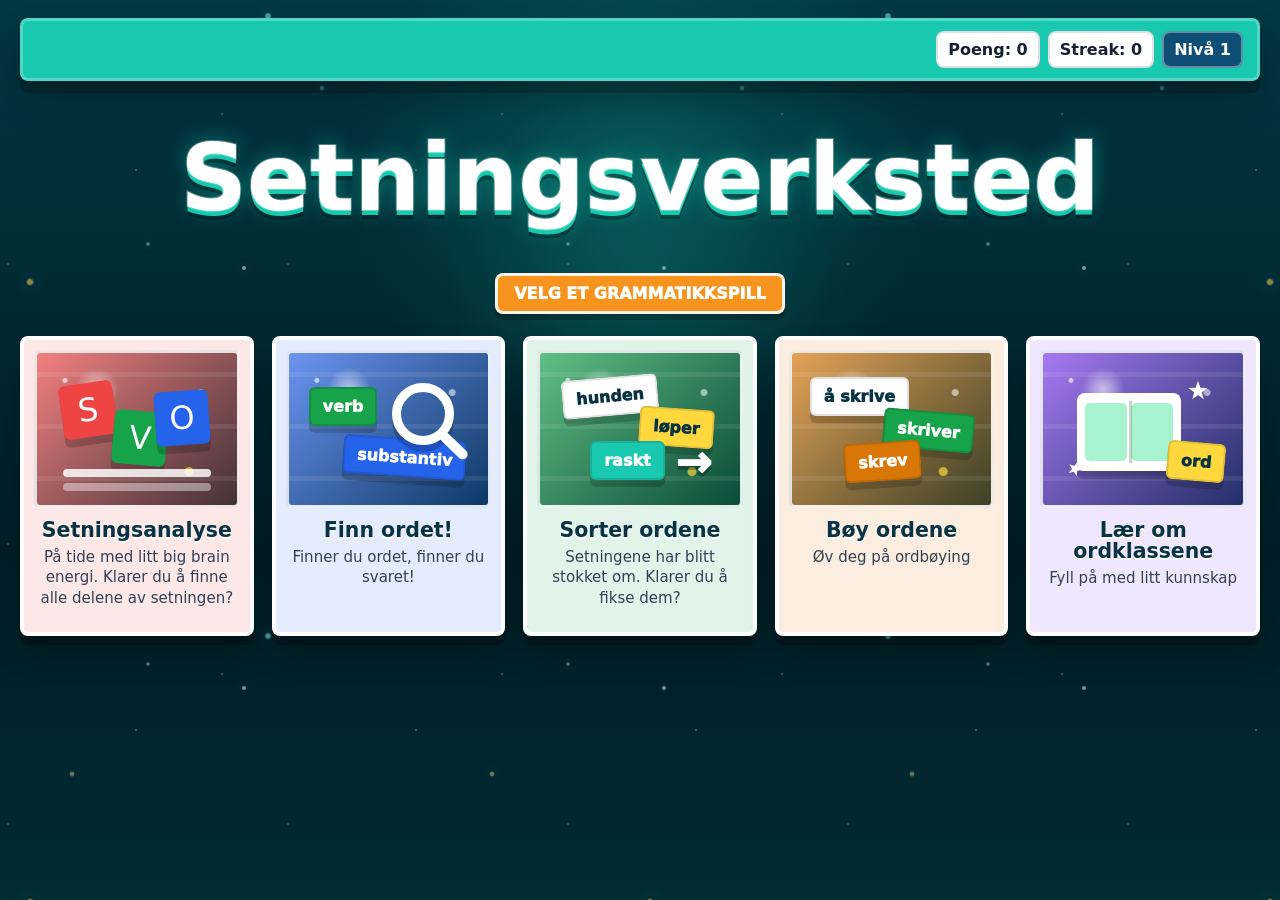
==== index.html @ 0ba5be9a "Optimaliseringer UI-fix Endret den underliggende strukturen til setningsdatabasen" ====
<!DOCTYPE html>
<html lang="no">
<head>
    <meta charset="UTF-8">
    <meta name="viewport" content="width=device-width, initial-scale=1.0, viewport-fit=cover">
    <title>Setningsverksted</title>
    <link rel="stylesheet" href="styles.css">
</head>
<body>
    <div class="starfield" aria-hidden="true">
        <span class="stars-layer stars-far"></span>
        <span class="stars-layer stars-mid"></span>
        <span class="stars-layer stars-near"></span>
    </div>
    <div id="app"></div>
    <canvas id="celebration-canvas" aria-hidden="true"></canvas>

    <script>
        const WORD_CLASSES = [
            {
                id: "substantiv",
                label: "Substantiv",
                color: "#2563eb",
                description: "Substantiv er navn på personer, steder, ting og begreper.",
                facts: ["Kan ofte ha en, ei eller et foran seg.", "Bøyes vanligvis i entall og flertall, bestemt og ubestemt."],
                examples: ["elev", "skole", "bok", "glede"],
                sample: [
                    { text: "Eleven", cls: "substantiv" },
                    { text: "leser", cls: "verb" },
                    { text: "boka", cls: "substantiv" }
                ]
            },
            {
                id: "verb",
                label: "Verb",
                color: "#16a34a",
                description: "Verb forteller hva noen gjør, eller hva som skjer.",
                facts: ["Kan stå i infinitiv med å foran seg.", "Bøyes i tid: presens, preteritum og perfektum."],
                examples: ["å lese", "løper", "skrev", "har funnet"],
                sample: [
                    { text: "Nora", cls: "substantiv" },
                    { text: "skriver", cls: "verb" },
                    { text: "rolig", cls: "adverb" }
                ]
            },
            {
                id: "adjektiv",
                label: "Adjektiv",
                color: "#d97706",
                description: "Adjektiv beskriver substantiv og pronomen.",
                facts: ["Forteller hvordan noe eller noen er.", "Kan ofte gradbøyes: fin, finere, finest."],
                examples: ["rød", "glad", "vanskelig", "større"],
                sample: [
                    { text: "Den", cls: "determinativ" },
                    { text: "lille", cls: "adjektiv" },
                    { text: "hunden", cls: "substantiv" },
                    { text: "sover", cls: "verb" }
                ]
            },
            {
                id: "pronomen",
                label: "Pronomen",
                color: "#7c3aed",
                description: "Pronomen kan stå i stedet for et substantiv.",
                facts: ["Viser til personer, ting eller grupper.", "Noen pronomen har subjektform og objektform."],
                examples: ["jeg", "du", "han", "dem"],
                sample: [
                    { text: "Hun", cls: "pronomen" },
                    { text: "fant", cls: "verb" },
                    { text: "den", cls: "pronomen" }
                ]
            },
            {
                id: "adverb",
                label: "Adverb",
                color: "#0891b2",
                description: "Adverb sier mer om verb, adjektiv eller andre adverb.",
                facts: ["Kan fortelle om tid, sted, måte eller grad.", "Mange adverb svarer på hvordan, hvor eller når."],
                examples: ["raskt", "hjemme", "ofte", "ganske"],
                sample: [
                    { text: "Barna", cls: "substantiv" },
                    { text: "synger", cls: "verb" },
                    { text: "høyt", cls: "adverb" }
                ]
            },
            {
                id: "preposisjon",
                label: "Preposisjon",
                color: "#e11d48",
                description: "Preposisjoner står ofte foran et substantiv eller pronomen.",
                facts: ["Forteller gjerne om plass, tid eller retning.", "Danner uttrykk som i skogen, på bordet og til henne."],
                examples: ["i", "på", "under", "til"],
                sample: [
                    { text: "Ballen", cls: "substantiv" },
                    { text: "ligger", cls: "verb" },
                    { text: "under", cls: "preposisjon" },
                    { text: "bordet", cls: "substantiv" }
                ]
            },
            {
                id: "determinativ",
                label: "Determinativ",
                color: "#4f46e5",
                description: "Determinativ bestemmer eller peker ut substantiv.",
                facts: ["Kan vise hvem noe hører til.", "Kan fortelle mengde eller peke på noe bestemt."],
                examples: ["en", "den", "min", "disse"],
                sample: [
                    { text: "Denne", cls: "determinativ" },
                    { text: "oppgaven", cls: "substantiv" },
                    { text: "er", cls: "verb" },
                    { text: "lett", cls: "adjektiv" }
                ]
            },
            {
                id: "konjunksjon",
                label: "Konjunksjon",
                color: "#64748b",
                description: "Konjunksjoner binder sammen ord, ledd eller setninger.",
                facts: ["Sidestiller deler som har lik funksjon.", "De vanligste er og, eller, men og for."],
                examples: ["og", "eller", "men", "for"],
                sample: [
                    { text: "Nora", cls: "substantiv" },
                    { text: "og", cls: "konjunksjon" },
                    { text: "Ali", cls: "substantiv" },
                    { text: "tegner", cls: "verb" }
                ]
            },
            {
                id: "subjunksjon",
                label: "Subjunksjon",
                color: "#db2777",
                description: "Subjunksjoner innleder ofte leddsetninger.",
                facts: ["Knytter en leddsetning til en helsetning.", "Vanlige subjunksjoner er fordi, hvis, at og da."],
                examples: ["fordi", "hvis", "at", "da"],
                sample: [
                    { text: "Hvis", cls: "subjunksjon" },
                    { text: "det", cls: "pronomen" },
                    { text: "regner", cls: "verb" },
                    { text: "leser", cls: "verb" },
                    { text: "vi", cls: "pronomen" }
                ]
            },
            {
                id: "interjeksjon",
                label: "Interjeksjon",
                color: "#65a30d",
                description: "Interjeksjoner uttrykker følelser, lyder eller korte utrop.",
                facts: ["Kan ofte stå alene som et utrop.", "Brukes i tale og dialog for å vise reaksjoner."],
                examples: ["hei", "au", "hurra", "å"],
                sample: [
                    { text: "Hei", cls: "interjeksjon" },
                    { text: "sa", cls: "verb" },
                    { text: "Nora", cls: "substantiv" }
                ]
            }
        ];

        const WORD_CLASS_BY_ID = Object.fromEntries(WORD_CLASSES.map((item) => [item.id, item]));
        const INFLECTABLE_CLASSES = ["substantiv", "verb", "adjektiv", "pronomen", "determinativ"];

        const FUNCTION_ROLES = [
            { id: "subject", label: "Subjekt", color: "#ef4444", description: "Den som gjør det som skjer i setningen." },
            { id: "verbal", label: "Verbal", color: "#16a34a", description: "Det som skjer, eller det noen gjør, i setningen." },
            { id: "directObject", label: "Direkte objekt", color: "#2563eb", description: "Det handlingen går ut over." },
            { id: "indirectObject", label: "Indirekte objekt", color: "#7c3aed", description: "Den som får eller mottar noe." },
            { id: "adverbial", label: "Adverbial", color: "#d97706", description: "Sier noe om tid, sted, måte eller grunn." },
            { id: "predicative", label: "Predikativ", color: "#0891b2", description: "Forteller hvordan subjektet eller objektet er." }
        ];

        const ROLE_BY_ID = Object.fromEntries(FUNCTION_ROLES.map((item) => [item.id, item]));

        const DIFFICULTIES = [
            { id: "lett", label: "Lett", points: 1, description: "Korte setninger og de vanligste ordene." },
            { id: "middels", label: "Middels", points: 2, description: "Flere setningsledd og flere ordklasser." },
            { id: "vanskelig", label: "Vanskelig", points: 3, description: "Lengre setninger, leddsetninger og mer presis analyse." }
        ];

        const ACTIVITIES = [
            {
                id: "analysis",
                title: "Setningsanalyse",
                short: "På tide med litt big brain energi. Klarer du å finne alle delene av setningen?",
                accent: "#ef4444"
            },
            {
                id: "find",
                title: "Finn ordet!",
                short: "Finner du ordet, finner du svaret!",
                accent: "#2563eb"
            },
            {
                id: "sort",
                title: "Sorter ordene",
                short: "Setningene har blitt stokket om. Klarer du å fikse dem?",
                accent: "#16a34a"
            },
            {
                id: "inflect",
                title: "Bøy ordene",
                short: "Øv deg på ordbøying",
                accent: "#d97706"
            },
            {
                id: "learn",
                title: "Lær om ordklassene",
                short: "Fyll på med litt kunnskap",
                accent: "#7c3aed"
            }
        ];

        const ACTIVITY_BY_ID = Object.fromEntries(ACTIVITIES.map((item) => [item.id, item]));

        const SENTENCE_BANK = mergeDuplicateSentences([
            ...tagSentenceGroup("analysis", ["analysis", "find", "sort"], {
            lett: [
                {
                    id: "analyse-lett-1",
                    words: [
                        { text: "Katten", cls: "substantiv" },
                        { text: "sover", cls: "verb" },
                        { text: "i", cls: "preposisjon" },
                        { text: "stolen", cls: "substantiv" }
                    ],
                    chunks: [
                        { id: "c1", text: "Katten", role: "subject" },
                        { id: "c2", text: "sover", role: "verbal" },
                        { id: "c3", text: "i stolen", role: "adverbial" }
                    ]
                },
                {
                    id: "analyse-lett-2",
                    words: [
                        { text: "Jenta", cls: "substantiv" },
                        { text: "leser", cls: "verb" },
                        { text: "boka", cls: "substantiv" },
                        { text: "hjemme", cls: "adverb" }
                    ],
                    chunks: [
                        { id: "c1", text: "Jenta", role: "subject" },
                        { id: "c2", text: "leser", role: "verbal" },
                        { id: "c3", text: "boka", role: "directObject" },
                        { id: "c4", text: "hjemme", role: "adverbial" }
                    ]
                },
                {
                    id: "analyse-lett-3",
                    words: [
                        { text: "Han", cls: "pronomen" },
                        { text: "tegner", cls: "verb" },
                        { text: "et", cls: "determinativ" },
                        { text: "hus", cls: "substantiv" }
                    ],
                    chunks: [
                        { id: "c1", text: "Han", role: "subject" },
                        { id: "c2", text: "tegner", role: "verbal" },
                        { id: "c3", text: "et hus", role: "directObject" }
                    ]
                }
            ],
            middels: [
                {
                    id: "analyse-middels-1",
                    words: [
                        { text: "Læreren", cls: "substantiv" },
                        { text: "gir", cls: "verb" },
                        { text: "eleven", cls: "substantiv" },
                        { text: "en", cls: "determinativ" },
                        { text: "bok", cls: "substantiv" },
                        { text: "i", cls: "preposisjon" },
                        { text: "klasserommet", cls: "substantiv" }
                    ],
                    chunks: [
                        { id: "c1", text: "Læreren", role: "subject" },
                        { id: "c2", text: "gir", role: "verbal" },
                        { id: "c3", text: "eleven", role: "indirectObject" },
                        { id: "c4", text: "en bok", role: "directObject" },
                        { id: "c5", text: "i klasserommet", role: "adverbial" }
                    ]
                },
                {
                    id: "analyse-middels-2",
                    words: [
                        { text: "Den", cls: "determinativ" },
                        { text: "lille", cls: "adjektiv" },
                        { text: "hunden", cls: "substantiv" },
                        { text: "sover", cls: "verb" },
                        { text: "rolig", cls: "adverb" },
                        { text: "under", cls: "preposisjon" },
                        { text: "bordet", cls: "substantiv" }
                    ],
                    chunks: [
                        { id: "c1", text: "Den lille hunden", role: "subject" },
                        { id: "c2", text: "sover", role: "verbal" },
                        { id: "c3", text: "rolig", role: "adverbial" },
                        { id: "c4", text: "under bordet", role: "adverbial" }
                    ]
                },
                {
                    id: "analyse-middels-3",
                    words: [
                        { text: "Bestefar", cls: "substantiv" },
                        { text: "sendte", cls: "verb" },
                        { text: "Nora", cls: "substantiv" },
                        { text: "et", cls: "determinativ" },
                        { text: "kort", cls: "substantiv" },
                        { text: "fra", cls: "preposisjon" },
                        { text: "hytta", cls: "substantiv" }
                    ],
                    chunks: [
                        { id: "c1", text: "Bestefar", role: "subject" },
                        { id: "c2", text: "sendte", role: "verbal" },
                        { id: "c3", text: "Nora", role: "indirectObject" },
                        { id: "c4", text: "et kort", role: "directObject" },
                        { id: "c5", text: "fra hytta", role: "adverbial" }
                    ]
                }
            ],
            vanskelig: [
                {
                    id: "analyse-vanskelig-1",
                    words: [
                        { text: "Da", cls: "subjunksjon" },
                        { text: "sola", cls: "substantiv" },
                        { text: "skinte", cls: "verb" },
                        { text: "syklet", cls: "verb" },
                        { text: "de", cls: "determinativ" },
                        { text: "glade", cls: "adjektiv" },
                        { text: "barna", cls: "substantiv" },
                        { text: "til", cls: "preposisjon" },
                        { text: "biblioteket", cls: "substantiv" }
                    ],
                    chunks: [
                        { id: "c1", text: "Da sola skinte", role: "adverbial" },
                        { id: "c2", text: "syklet", role: "verbal" },
                        { id: "c3", text: "de glade barna", role: "subject" },
                        { id: "c4", text: "til biblioteket", role: "adverbial" }
                    ]
                },
                {
                    id: "analyse-vanskelig-2",
                    words: [
                        { text: "Læreren", cls: "substantiv" },
                        { text: "fortalte", cls: "verb" },
                        { text: "klassen", cls: "substantiv" },
                        { text: "en", cls: "determinativ" },
                        { text: "spennende", cls: "adjektiv" },
                        { text: "historie", cls: "substantiv" },
                        { text: "etter", cls: "preposisjon" },
                        { text: "friminuttet", cls: "substantiv" }
                    ],
                    chunks: [
                        { id: "c1", text: "Læreren", role: "subject" },
                        { id: "c2", text: "fortalte", role: "verbal" },
                        { id: "c3", text: "klassen", role: "indirectObject" },
                        { id: "c4", text: "en spennende historie", role: "directObject" },
                        { id: "c5", text: "etter friminuttet", role: "adverbial" }
                    ]
                },
                {
                    id: "analyse-vanskelig-3",
                    words: [
                        { text: "På", cls: "preposisjon" },
                        { text: "fredag", cls: "substantiv" },
                        { text: "skal", cls: "verb" },
                        { text: "laget", cls: "substantiv" },
                        { text: "spille", cls: "verb" },
                        { text: "kamp", cls: "substantiv" },
                        { text: "på", cls: "preposisjon" },
                        { text: "stadion", cls: "substantiv" }
                    ],
                    chunks: [
                        { id: "c1", text: "På fredag", role: "adverbial" },
                        { id: "c2", text: "skal spille", role: "verbal" },
                        { id: "c3", text: "laget", role: "subject" },
                        { id: "c4", text: "kamp", role: "directObject" },
                        { id: "c5", text: "på stadion", role: "adverbial" }
                    ]
                }
            ]
            }),

            ...tagSentenceGroup("find", ["find", "sort"], {
            lett: makeWordSentences("finn-lett", [
                [["Katten", "substantiv"], ["sover", "verb"], ["i", "preposisjon"], ["stolen", "substantiv"]],
                [["Hun", "pronomen"], ["leser", "verb"], ["en", "determinativ"], ["spennende", "adjektiv"], ["bok", "substantiv"]],
                [["Barna", "substantiv"], ["synger", "verb"], ["høyt", "adverb"]],
                [["Sola", "substantiv"], ["skinner", "verb"], ["varmt", "adverb"]],
                [["Hunden", "substantiv"], ["løper", "verb"], ["raskt", "adverb"]],
                [["Maja", "substantiv"], ["tegner", "verb"], ["en", "determinativ"], ["blå", "adjektiv"], ["bil", "substantiv"]],
                [["Gutten", "substantiv"], ["hopper", "verb"], ["høyt", "adverb"]],
                [["Jenta", "substantiv"], ["tegner", "verb"], ["en", "determinativ"], ["glad", "adjektiv"], ["sol", "substantiv"]],
                [["Fuglen", "substantiv"], ["flyr", "verb"], ["over", "preposisjon"], ["taket", "substantiv"]],
                [["Vi", "pronomen"], ["spiser", "verb"], ["gode", "adjektiv"], ["epler", "substantiv"]],
                [["Boka", "substantiv"], ["ligger", "verb"], ["på", "preposisjon"], ["bordet", "substantiv"]],
                [["Lampen", "substantiv"], ["lyser", "verb"], ["sterkt", "adverb"]],
                [["Eleven", "substantiv"], ["skriver", "verb"], ["pent", "adverb"]],
                [["Bussen", "substantiv"], ["stopper", "verb"], ["rolig", "adverb"]],
                [["Fisken", "substantiv"], ["svømmer", "verb"], ["raskt", "adverb"]],
                [["Den", "determinativ"], ["lille", "adjektiv"], ["katten", "substantiv"], ["maler", "verb"]],
                [["Et", "determinativ"], ["grønt", "adjektiv"], ["blad", "substantiv"], ["faller", "verb"]],
                [["Bestemor", "substantiv"], ["baker", "verb"], ["søte", "adjektiv"], ["boller", "substantiv"]],
                [["Laget", "substantiv"], ["øver", "verb"], ["ofte", "adverb"]],
                [["Regnet", "substantiv"], ["trommer", "verb"], ["hardt", "adverb"]],
                [["Søsteren", "substantiv"], ["danser", "verb"], ["lett", "adverb"]],
                [["Broren", "substantiv"], ["bygger", "verb"], ["et", "determinativ"], ["høyt", "adjektiv"], ["tårn", "substantiv"]],
                [["Klokka", "substantiv"], ["ringer", "verb"], ["tidlig", "adverb"]],
                [["Hesten", "substantiv"], ["drikker", "verb"], ["kaldt", "adjektiv"], ["vann", "substantiv"]],
                [["Elias", "substantiv"], ["finner", "verb"], ["en", "determinativ"], ["rød", "adjektiv"], ["vott", "substantiv"]],
                [["Skogen", "substantiv"], ["lukter", "verb"], ["friskt", "adverb"]],
                [["Babyen", "substantiv"], ["sover", "verb"], ["trygt", "adverb"]],
                [["Malin", "substantiv"], ["leser", "verb"], ["stille", "adverb"]],
                [["Vinden", "substantiv"], ["blåser", "verb"], ["kaldt", "adverb"]],
                [["Koret", "substantiv"], ["synger", "verb"], ["en", "determinativ"], ["ny", "adjektiv"], ["sang", "substantiv"]]
            ]),
            middels: makeWordSentences("finn-middels", [
                [["Den", "determinativ"], ["røde", "adjektiv"], ["bussen", "substantiv"], ["stopper", "verb"], ["foran", "preposisjon"], ["skolen", "substantiv"]],
                [["Jeg", "pronomen"], ["skriver", "verb"], ["fordi", "subjunksjon"], ["læreren", "substantiv"], ["venter", "verb"]],
                [["Nora", "substantiv"], ["og", "konjunksjon"], ["Emil", "substantiv"], ["tegner", "verb"], ["stille", "adverb"]],
                [["Vi", "pronomen"], ["pakker", "verb"], ["sekken", "substantiv"], ["før", "subjunksjon"], ["turen", "substantiv"], ["starter", "verb"]],
                [["Denne", "determinativ"], ["oppgaven", "substantiv"], ["er", "verb"], ["lett", "adjektiv"], ["men", "konjunksjon"], ["nyttig", "adjektiv"]],
                [["De", "pronomen"], ["spiller", "verb"], ["fotball", "substantiv"], ["på", "preposisjon"], ["banen", "substantiv"]],
                [["Hvis", "subjunksjon"], ["det", "pronomen"], ["regner", "verb"], ["leser", "verb"], ["vi", "pronomen"], ["inne", "adverb"]],
                [["Min", "determinativ"], ["venn", "substantiv"], ["venter", "verb"], ["ved", "preposisjon"], ["porten", "substantiv"]],
                [["Lina", "substantiv"], ["eller", "konjunksjon"], ["Sofie", "substantiv"], ["henter", "verb"], ["ballen", "substantiv"]],
                [["Han", "pronomen"], ["legger", "verb"], ["blyanten", "substantiv"], ["i", "preposisjon"], ["skuffen", "substantiv"]],
                [["Alle", "determinativ"], ["elevene", "substantiv"], ["lytter", "verb"], ["mens", "subjunksjon"], ["rektor", "substantiv"], ["snakker", "verb"]],
                [["Dere", "pronomen"], ["kan", "verb"], ["velge", "verb"], ["bok", "substantiv"], ["eller", "konjunksjon"], ["film", "substantiv"]],
                [["Et", "determinativ"], ["stort", "adjektiv"], ["tre", "substantiv"], ["står", "verb"], ["bak", "preposisjon"], ["huset", "substantiv"]],
                [["Hun", "pronomen"], ["finner", "verb"], ["nøkkelen", "substantiv"], ["under", "preposisjon"], ["matta", "substantiv"]],
                [["Noen", "determinativ"], ["barn", "substantiv"], ["ler", "verb"], ["fordi", "subjunksjon"], ["vitsen", "substantiv"], ["er", "verb"], ["morsom", "adjektiv"]],
                [["Kasper", "substantiv"], ["og", "konjunksjon"], ["Mina", "substantiv"], ["lager", "verb"], ["plakat", "substantiv"], ["til", "preposisjon"], ["klassen", "substantiv"]],
                [["Det", "pronomen"], ["snør", "verb"], ["utenfor", "preposisjon"], ["vinduet", "substantiv"]],
                [["Vår", "determinativ"], ["gruppe", "substantiv"], ["samarbeider", "verb"], ["når", "subjunksjon"], ["oppgaven", "substantiv"], ["er", "verb"], ["vanskelig", "adjektiv"]],
                [["Jeg", "pronomen"], ["tar", "verb"], ["med", "preposisjon"], ["matpakka", "substantiv"], ["og", "konjunksjon"], ["flaska", "substantiv"]],
                [["Denne", "determinativ"], ["hunden", "substantiv"], ["sover", "verb"], ["mellom", "preposisjon"], ["putene", "substantiv"]],
                [["De", "pronomen"], ["rydder", "verb"], ["rommet", "substantiv"], ["før", "subjunksjon"], ["gjestene", "substantiv"], ["kommer", "verb"]],
                [["Eli", "substantiv"], ["men", "konjunksjon"], ["ikke", "adverb"], ["Omar", "substantiv"], ["kan", "verb"], ["svømme", "verb"], ["langt", "adverb"]],
                [["Hver", "determinativ"], ["elev", "substantiv"], ["skriver", "verb"], ["navnet", "substantiv"], ["på", "preposisjon"], ["arket", "substantiv"]],
                [["Hun", "pronomen"], ["smiler", "verb"], ["fordi", "subjunksjon"], ["laget", "substantiv"], ["vant", "verb"]],
                [["Vi", "pronomen"], ["går", "verb"], ["gjennom", "preposisjon"], ["parken", "substantiv"], ["og", "konjunksjon"], ["hjem", "adverb"]],
                [["Ditt", "determinativ"], ["forslag", "substantiv"], ["passer", "verb"], ["hvis", "subjunksjon"], ["tiden", "substantiv"], ["holder", "verb"]],
                [["Læreren", "substantiv"], ["valgte", "verb"], ["meg", "pronomen"], ["til", "preposisjon"], ["laget", "substantiv"]],
                [["Disse", "determinativ"], ["blomstene", "substantiv"], ["vokser", "verb"], ["rundt", "preposisjon"], ["skolen", "substantiv"]],
                [["Kari", "substantiv"], ["eller", "konjunksjon"], ["Jon", "substantiv"], ["leser", "verb"], ["teksten", "substantiv"], ["høyt", "adverb"]],
                [["Treneren", "substantiv"], ["hjalp", "verb"], ["oss", "pronomen"], ["da", "subjunksjon"], ["kampen", "substantiv"], ["startet", "verb"]]
            ]),
            vanskelig: makeWordSentences("finn-vanskelig", [
                [["Hei", "interjeksjon"], ["sa", "verb"], ["Nora", "substantiv"], ["da", "subjunksjon"], ["klokka", "substantiv"], ["ringte", "verb"]],
                [["Hvis", "subjunksjon"], ["elevene", "substantiv"], ["samarbeider", "verb"], ["blir", "verb"], ["teksten", "substantiv"], ["bedre", "adjektiv"]],
                [["Denne", "determinativ"], ["ganske", "adverb"], ["vanskelige", "adjektiv"], ["oppgaven", "substantiv"], ["løste", "verb"], ["de", "pronomen"], ["sammen", "adverb"]],
                [["Hurra", "interjeksjon"], ["ropte", "verb"], ["vi", "pronomen"], ["da", "subjunksjon"], ["laget", "substantiv"], ["scoret", "verb"]],
                [["Den", "determinativ"], ["gamle", "adjektiv"], ["sykkelen", "substantiv"], ["rullet", "verb"], ["sakte", "adverb"], ["ned", "preposisjon"], ["bakken", "substantiv"]],
                [["Oi", "interjeksjon"], ["hvisket", "verb"], ["Elias", "substantiv"], ["da", "subjunksjon"], ["lyset", "substantiv"], ["blinket", "verb"]],
                [["Hun", "pronomen"], ["fant", "verb"], ["kortet", "substantiv"], ["som", "subjunksjon"], ["passet", "verb"], ["best", "adverb"]],
                [["Dette", "determinativ"], ["rare", "adjektiv"], ["kartet", "substantiv"], ["viste", "verb"], ["dem", "pronomen"], ["veien", "substantiv"], ["hjem", "adverb"]],
                [["Au", "interjeksjon"], ["sa", "verb"], ["han", "pronomen"], ["da", "subjunksjon"], ["kneet", "substantiv"], ["traff", "verb"], ["benken", "substantiv"]],
                [["Når", "subjunksjon"], ["musikken", "substantiv"], ["starter", "verb"], ["danser", "verb"], ["alle", "determinativ"], ["glade", "adjektiv"], ["barn", "substantiv"]],
                [["Jippi", "interjeksjon"], ["ropte", "verb"], ["de", "pronomen"], ["fordi", "subjunksjon"], ["prøven", "substantiv"], ["gikk", "verb"], ["bra", "adverb"]],
                [["Noen", "determinativ"], ["ivrige", "adjektiv"], ["elever", "substantiv"], ["arbeider", "verb"], ["ekstra", "adverb"], ["nøye", "adverb"]],
                [["Hysj", "interjeksjon"], ["sa", "verb"], ["bibliotekaren", "substantiv"], ["mens", "subjunksjon"], ["vi", "pronomen"], ["leste", "verb"]],
                [["Den", "pronomen"], ["lå", "verb"], ["helt", "adverb"], ["stille", "adverb"], ["under", "preposisjon"], ["sofaen", "substantiv"]],
                [["Å", "interjeksjon"], ["sukket", "verb"], ["Mina", "substantiv"], ["fordi", "subjunksjon"], ["sekken", "substantiv"], ["var", "verb"], ["tung", "adjektiv"]],
                [["Denne", "determinativ"], ["nye", "adjektiv"], ["boka", "substantiv"], ["valgte", "verb"], ["du", "pronomen"], ["i", "preposisjon"], ["dag", "substantiv"]],
                [["Hvis", "subjunksjon"], ["den", "pronomen"], ["forsvinner", "verb"], ["leter", "verb"], ["vi", "pronomen"], ["grundig", "adverb"]],
                [["Bravo", "interjeksjon"], ["sa", "verb"], ["treneren", "substantiv"], ["da", "subjunksjon"], ["de", "pronomen"], ["spilte", "verb"], ["smart", "adverb"]],
                [["Alle", "determinativ"], ["små", "adjektiv"], ["spor", "substantiv"], ["viste", "verb"], ["oss", "pronomen"], ["hvor", "subjunksjon"], ["reven", "substantiv"], ["gikk", "verb"]],
                [["Det", "pronomen"], ["var", "verb"], ["veldig", "adverb"], ["mørkt", "adjektiv"], ["da", "subjunksjon"], ["båten", "substantiv"], ["kom", "verb"]],
                [["Hei", "interjeksjon"], ["ropte", "verb"], ["Sander", "substantiv"], ["til", "preposisjon"], ["dem", "pronomen"], ["som", "subjunksjon"], ["ventet", "verb"]],
                [["Denne", "determinativ"], ["lange", "adjektiv"], ["forklaringen", "substantiv"], ["hjalp", "verb"], ["henne", "pronomen"], ["mye", "adverb"]],
                [["Hvis", "subjunksjon"], ["noe", "pronomen"], ["virker", "verb"], ["uklart", "adjektiv"], ["spør", "verb"], ["du", "pronomen"], ["rolig", "adverb"]],
                [["Psst", "interjeksjon"], ["hvisket", "verb"], ["hun", "pronomen"], ["mens", "subjunksjon"], ["den", "determinativ"], ["lille", "adjektiv"], ["katten", "substantiv"], ["sov", "verb"]],
                [["De", "pronomen"], ["fant", "verb"], ["flere", "determinativ"], ["rare", "adjektiv"], ["skjell", "substantiv"], ["ytterst", "adverb"], ["på", "preposisjon"], ["stranda", "substantiv"]],
                [["Oj", "interjeksjon"], ["sa", "verb"], ["læreren", "substantiv"], ["da", "subjunksjon"], ["svaret", "substantiv"], ["kom", "verb"], ["så", "adverb"], ["fort", "adverb"]],
                [["Hver", "determinativ"], ["modige", "adjektiv"], ["spiller", "substantiv"], ["gjorde", "verb"], ["sitt", "determinativ"], ["beste", "adjektiv"], ["da", "subjunksjon"], ["kampen", "substantiv"], ["startet", "verb"]],
                [["Aha", "interjeksjon"], ["sa", "verb"], ["Omar", "substantiv"], ["da", "subjunksjon"], ["han", "pronomen"], ["endelig", "adverb"], ["forsto", "verb"], ["regelen", "substantiv"]],
                [["Disse", "determinativ"], ["ferske", "adjektiv"], ["sporene", "substantiv"], ["viser", "verb"], ["oss", "pronomen"], ["at", "subjunksjon"], ["elgen", "substantiv"], ["var", "verb"], ["her", "adverb"]],
                [["Hurra", "interjeksjon"], ["ropte", "verb"], ["barna", "substantiv"], ["fordi", "subjunksjon"], ["de", "pronomen"], ["snart", "adverb"], ["skulle", "verb"], ["hjem", "adverb"]]
            ])
            }),

            ...tagSentenceGroup("sort", ["find", "sort"], {
            lett: [
                makeWordSentence("sort-lett-1", [
                    ["Katten", "substantiv"],
                    ["sover", "verb"],
                    ["i", "preposisjon"],
                    ["stolen", "substantiv"]
                ]),
                makeWordSentence("sort-lett-2", [
                    ["Vi", "pronomen"],
                    ["lager", "verb"],
                    ["gode", "adjektiv"],
                    ["pannekaker", "substantiv"]
                ]),
                makeWordSentence("sort-lett-3", [
                    ["Sola", "substantiv"],
                    ["skinner", "verb"],
                    ["varmt", "adverb"],
                    ["i", "preposisjon"],
                    ["hagen", "substantiv"]
                ])
            ],
            middels: [
                makeWordSentence("sort-middels-1", [
                    ["Den", "determinativ"],
                    ["lille", "adjektiv"],
                    ["hunden", "substantiv"],
                    ["sover", "verb"],
                    ["under", "preposisjon"],
                    ["bordet", "substantiv"]
                ]),
                makeWordSentence("sort-middels-2", [
                    ["Barna", "substantiv"],
                    ["bygger", "verb"],
                    ["en", "determinativ"],
                    ["hytte", "substantiv"],
                    ["i", "preposisjon"],
                    ["skogen", "substantiv"]
                ]),
                makeWordSentence("sort-middels-3", [
                    ["Nora", "substantiv"],
                    ["og", "konjunksjon"],
                    ["Ali", "substantiv"],
                    ["skriver", "verb"],
                    ["klare", "adjektiv"],
                    ["setninger", "substantiv"]
                ])
            ],
            vanskelig: [
                makeWordSentence("sort-vanskelig-1", [
                    ["Etter", "preposisjon"],
                    ["skolen", "substantiv"],
                    ["skriver", "verb"],
                    ["Nora", "substantiv"],
                    ["en", "determinativ"],
                    ["lang", "adjektiv"],
                    ["melding", "substantiv"],
                    ["til", "preposisjon"],
                    ["bestefar", "substantiv"]
                ]),
                makeWordSentence("sort-vanskelig-2", [
                    ["Fordi", "subjunksjon"],
                    ["været", "substantiv"],
                    ["var", "verb"],
                    ["kaldt", "adjektiv"],
                    ["hentet", "verb"],
                    ["de", "pronomen"],
                    ["varme", "adjektiv"],
                    ["jakker", "substantiv"]
                ]),
                makeWordSentence("sort-vanskelig-3", [
                    ["Hvis", "subjunksjon"],
                    ["laget", "substantiv"],
                    ["øver", "verb"],
                    ["grundig", "adverb"],
                    ["spiller", "verb"],
                    ["de", "pronomen"],
                    ["kampen", "substantiv"],
                    ["bedre", "adjektiv"]
                ])
            ]
            })
        ]);

        const ANALYSIS_SENTENCES = getSentencesByTag("analysis");
        const WORD_SENTENCES = getSentencesByTag("find");
        const SORT_SENTENCES = getSentencesByTag("sort");

        const FIND_TARGETS = {
            lett: ["substantiv", "verb", "adjektiv", "adverb"],
            middels: ["pronomen", "determinativ", "preposisjon", "konjunksjon", "subjunksjon"],
            vanskelig: ["substantiv", "adjektiv", "pronomen", "adverb", "determinativ", "subjunksjon", "interjeksjon"]
        };

        const INFLECTION_TASKS = {
            substantiv: {
                lett: [
                    task("bok", "bestemt entall", "boka", ["bok", "boka", "bøker", "bøkene"], "I bestemt entall får bok endingen -a her: boka."),
                    task("hund", "flertall ubestemt", "hunder", ["hund", "hunden", "hunder", "hundene"], "Flertall ubestemt får ofte endingen -er: hunder."),
                    task("elev", "bestemt entall", "eleven", ["elev", "eleven", "elever", "elevene"], "Maskuline substantiv får ofte -en i bestemt entall.")
                ],
                middels: [
                    task("jente", "flertall bestemt", "jentene", ["jente", "jenta", "jenter", "jentene"], "Jente blir jenter i flertall og jentene i bestemt flertall."),
                    task("hus", "bestemt flertall", "husene", ["hus", "huset", "huser", "husene"], "Et hus, huset, flere hus, alle husene."),
                    task("lærer", "flertall bestemt", "lærerne", ["lærer", "læreren", "lærerer", "lærerne"], "Mange ord på -er får formen -erne i bestemt flertall.")
                ],
                vanskelig: [
                    task("museum", "bestemt flertall", "museene", ["museum", "museet", "museumer", "museene"], "Museum bøyes et museum, museet, museer, museene."),
                    task("tre", "ubestemt flertall", "trær", ["tre", "treet", "trær", "treene"], "Tre har vokalskifte i flertall: trær."),
                    task("bok", "ubestemt flertall", "bøker", ["bok", "boka", "bøker", "bøkene"], "Bok får vokalskifte fra o til ø i flertall.")
                ]
            },
            verb: {
                lett: [
                    task("å lese", "presens", "leser", ["å lese", "leser", "leste", "har lest"], "Presens forteller hva som skjer nå: leser."),
                    task("å hoppe", "preteritum", "hoppet", ["å hoppe", "hopper", "hoppet", "har hoppet"], "Preteritum forteller hva som skjedde før: hoppet."),
                    task("å tegne", "presens", "tegner", ["å tegne", "tegner", "tegnet", "har tegnet"], "Mange verb får -r i presens.")
                ],
                middels: [
                    task("å skrive", "preteritum", "skrev", ["å skrive", "skriver", "skrev", "har skrevet"], "Skrive har sterk bøying: skrive, skriver, skrev, har skrevet."),
                    task("å finne", "perfektum", "har funnet", ["å finne", "finner", "fant", "har funnet"], "Perfektum bruker har og partisipp: har funnet."),
                    task("å løpe", "perfektum", "har løpt", ["å løpe", "løper", "løp", "har løpt"], "Perfektum består av har og partisipp: har løpt.")
                ],
                vanskelig: [
                    task("å være", "preteritum", "var", ["å være", "er", "var", "har vært"], "Være har uregelrett bøying: er, var, har vært."),
                    task("å gå", "perfektum", "har gått", ["å gå", "går", "gikk", "har gått"], "Gå bøyes går, gikk, har gått."),
                    task("å skrive", "perfektum", "har skrevet", ["å skrive", "skriver", "skrev", "har skrevet"], "Perfektum bruker har og partisipp: har skrevet.")
                ]
            },
            adjektiv: {
                lett: [
                    task("fin", "intetkjønn", "fint", ["fin", "fint", "fine", "finere", "finest"], "Når adjektivet står til et intetkjønnsord, får det ofte -t."),
                    task("gul", "flertall", "gule", ["gul", "gult", "gule", "gulere", "gulest"], "I flertall får mange adjektiv -e."),
                    task("glad", "bestemt form", "glade", ["glad", "gladt", "glade", "gladere", "gladest"], "Bestemt form får ofte -e: den glade eleven.")
                ],
                middels: [
                    task("stor", "komparativ", "større", ["stor", "stort", "store", "større", "størst"], "Stor har uregelrett gradbøying: stor, større, størst."),
                    task("vanskelig", "superlativ", "vanskeligst", ["vanskelig", "vanskeligt", "vanskelige", "vanskeligere", "vanskeligst"], "Superlativ kan få -st: vanskeligst."),
                    task("rask", "komparativ", "raskere", ["rask", "raskt", "raske", "raskere", "raskest"], "Komparativ sammenligner to: raskere.")
                ],
                vanskelig: [
                    task("god", "superlativ", "best", ["god", "godt", "gode", "bedre", "best"], "God bøyes uregelrett: god, bedre, best."),
                    task("liten", "flertall", "små", ["liten", "lite", "små", "mindre", "minst"], "Liten har formen små i flertall."),
                    task("gammel", "komparativ", "eldre", ["gammel", "gammelt", "gamle", "eldre", "eldst"], "Gammel kan gradbøyes uregelrett: eldre, eldst.")
                ]
            },
            pronomen: {
                lett: [
                    task("jeg", "objektform", "meg", ["jeg", "meg", "min", "mitt", "mine"], "Jeg blir meg når pronomenet er objekt."),
                    task("du", "objektform", "deg", ["du", "deg", "din", "ditt", "dine"], "Du blir deg som objektform."),
                    task("han", "objektform", "ham", ["han", "ham", "hans", "hun"], "Han kan bli ham i objektform.")
                ],
                middels: [
                    task("vi", "objektform", "oss", ["vi", "oss", "vår", "vårt", "våre"], "Vi blir oss når gruppen er objekt."),
                    task("de", "objektform", "dem", ["de", "dem", "deres", "dere"], "De blir dem i objektform."),
                    task("hun", "objektform", "henne", ["hun", "henne", "hennes", "han"], "Hun blir henne som objektform.")
                ],
                vanskelig: [
                    task("jeg", "eieform til et-ord", "mitt", ["jeg", "meg", "min", "mitt", "mine"], "Til et-ord bruker vi mitt: mitt hus."),
                    task("du", "eieform flertall", "dine", ["du", "deg", "din", "ditt", "dine"], "Til flertall bruker vi dine: dine bøker."),
                    task("vi", "eieform til en-ord", "vår", ["vi", "oss", "vår", "vårt", "våre"], "Til en-ord bruker vi vår: vår klasse.")
                ]
            },
            determinativ: {
                lett: [
                    task("en", "intetkjønn", "et", ["en", "ei", "et", "den", "det"], "For intetkjønnsord bruker vi et: et hus."),
                    task("den", "flertall", "de", ["den", "det", "de", "denne", "disse"], "Den blir de foran substantiv i flertall."),
                    task("min", "intetkjønn", "mitt", ["min", "mi", "mitt", "mine"], "Min blir mitt foran et-ord.")
                ],
                middels: [
                    task("denne", "flertall", "disse", ["denne", "dette", "disse", "den", "de"], "Denne og dette blir disse i flertall."),
                    task("noen", "entall ubestemt", "noe", ["noen", "noe", "noens", "no"], "Noe brukes ofte foran et-ord eller alene."),
                    task("vår", "flertall", "våre", ["vår", "vårt", "våre", "oss"], "Vår og vårt blir våre i flertall.")
                ],
                vanskelig: [
                    task("all", "intetkjønn", "alt", ["all", "alt", "alle", "allt"], "All blir alt foran intetkjønnsord."),
                    task("annen", "intetkjønn", "annet", ["annen", "anna", "annet", "andre"], "Annen blir annet foran et-ord."),
                    task("hver", "intetkjønn", "hvert", ["hver", "hvert", "hvere", "alle"], "Hver blir hvert foran et-ord.")
                ]
            }
        };

        const state = {
            view: "home",
            activity: null,
            difficulty: "middels",
            selectedRole: "subject",
            selectedLearnClass: "substantiv",
            selectedInflectClass: "substantiv",
            score: 0,
            streak: 0,
            completedTasks: 0,
            challenge: null,
            feedback: null,
            lastIds: {},
            selectionBags: {}
        };

        const app = document.getElementById("app");
        const celebrationCanvas = document.getElementById("celebration-canvas");
        const celebrationContext = celebrationCanvas.getContext("2d");
        let feedbackTimer = null;
        let nextTimer = null;
        let celebrationParticles = [];
        let celebrationAnimation = null;
        let confettiBurstTimer = null;

        function makeWordSentence(id, pairs) {
            return {
                id,
                words: pairs.map(([text, cls], index) => ({
                    id: `${id}-w${index}`,
                    text,
                    cls
                }))
            };
        }

        function makeWordSentences(prefix, rows) {
            return rows.map((pairs, index) => makeWordSentence(`${prefix}-${index + 1}`, pairs));
        }

        function tagSentenceGroup(source, tags, groups) {
            return Object.entries(groups).flatMap(([difficulty, sentences]) =>
                sentences.map((sentence) => tagSentence(sentence, difficulty, tags, source))
            );
        }

        function tagSentence(sentence, difficulty, tags, source) {
            return {
                ...sentence,
                source,
                difficulty,
                tags: unique([...(sentence.tags || []), ...tags]),
                words: sentence.words.map((word, index) => ({
                    ...word,
                    id: word.id || `${sentence.id}-w${index}`
                }))
            };
        }

        function mergeDuplicateSentences(sentences) {
            const merged = new Map();
            sentences.forEach((sentence) => {
                const signature = sentenceSignature(sentence);
                const existing = merged.get(signature);
                if (!existing) {
                    merged.set(signature, {
                        ...sentence,
                        sources: [sentence.source]
                    });
                    return;
                }

                if (!sameSentenceWords(existing.words, sentence.words)) {
                    throw new Error(`Setningen ${sentence.id} har samme tekst som ${existing.id}, men ulik ordklassemerking.`);
                }
                existing.tags = unique([...existing.tags, ...sentence.tags]);
                existing.sources = unique([...existing.sources, sentence.source]);
                if (!existing.chunks && sentence.chunks) {
                    existing.chunks = sentence.chunks;
                }
            });
            return [...merged.values()];
        }

        function sentenceSignature(sentence) {
            return `${sentence.difficulty}:${sentence.words.map((word) => normalizeToken(word.text)).join(" ")}`;
        }

        function sameSentenceWords(a, b) {
            return a.length === b.length && a.every((word, index) => (
                normalizeToken(word.text) === normalizeToken(b[index].text) && word.cls === b[index].cls
            ));
        }

        function getSentencesByTag(tag) {
            return Object.fromEntries(DIFFICULTIES.map((difficulty) => [
                difficulty.id,
                SENTENCE_BANK.filter((sentence) => (
                    sentence.difficulty === difficulty.id && sentence.tags.includes(tag)
                ))
            ]));
        }

        function task(word, target, answer, options, explanation) {
            return { word, target, answer, options: unique(options), explanation };
        }

        function unique(items) {
            return [...new Set(items)];
        }

        function escapeHtml(value) {
            return String(value)
                .replace(/&/g, "&amp;")
                .replace(/</g, "&lt;")
                .replace(/>/g, "&gt;")
                .replace(/"/g, "&quot;")
                .replace(/'/g, "&#039;");
        }

        function classStyle(classId) {
            return `style="--class-color: ${WORD_CLASS_BY_ID[classId].color}"`;
        }

        function roleStyle(roleId) {
            return `style="--role-color: ${ROLE_BY_ID[roleId].color}"`;
        }

        function scoreLevel() {
            return Math.max(1, Math.floor(state.score / 12) + 1);
        }

        function difficultyInfo() {
            return DIFFICULTIES.find((item) => item.id === state.difficulty) || DIFFICULTIES[1];
        }

        function activityInfo() {
            return ACTIVITY_BY_ID[state.activity] || null;
        }

        function render() {
            window.clearTimeout(nextTimer);
            app.innerHTML = `
                <div class="app-shell">
                    ${renderTopbar()}
                    <main class="screen">
                        ${renderCurrentView()}
                    </main>
                </div>
            `;

            if (state.view === "sort") {
                window.requestAnimationFrame(setupSortable);
            }
        }

        function renderTopbar() {
            const current = activityInfo();
            const hasDifficulty = current && current.id !== "learn";
            return `
                <header class="topbar">
                    ${state.view !== "home" ? `
                        <div class="topbar-left">
                            <button class="home-icon-button" data-action="home" aria-label="Til startsiden" title="Til startsiden">
                                <svg viewBox="0 0 24 24" aria-hidden="true">
                                    <path d="M3 11.4 12 4l9 7.4"></path>
                                    <path d="M5.5 10.3V20h13v-9.7"></path>
                                    <path d="M9.5 20v-5h5v5"></path>
                                </svg>
                            </button>
                            ${hasDifficulty && state.view !== "difficulty" ? `<button class="secondary-button" data-action="difficulty">Nivå: ${difficultyInfo().label}</button>` : ""}
                        </div>
                    ` : ""}
                    <div class="toolbar">
                        <div class="scoreboard" aria-label="Poeng">
                            <span class="score-pill">Poeng: ${state.score}</span>
                            <span class="score-pill">Streak: ${state.streak}</span>
                            <span class="level-pill">Nivå ${scoreLevel()}</span>
                        </div>
                    </div>
                </header>
            `;
        }

        function renderCurrentView() {
            if (state.view === "difficulty") return renderDifficulty();
            if (state.view === "analysis") return renderAnalysis();
            if (state.view === "find") return renderFind();
            if (state.view === "sort") return renderSort();
            if (state.view === "inflect") return renderInflect();
            if (state.view === "learn") return renderLearn();
            return renderHome();
        }

        function renderHome() {
            return `
                <section class="home-stage">
                    <div class="home-title-block">
                        <h1 class="play-title">Setningsverksted</h1>
                    </div>
                </section>
                <div class="home-kicker-row">
                    <p class="home-kicker">Velg et grammatikkspill</p>
                </div>
                <section class="home-grid" aria-label="Aktiviteter">
                    ${ACTIVITIES.map((activity) => `
                        <button class="home-card tile-button game-card game-card-${activity.id}" data-action="activity" data-activity="${activity.id}" style="--accent-color: ${activity.accent}">
                            <div class="game-art art-${activity.id}" aria-hidden="true">
                                ${renderGameArt(activity.id)}
                            </div>
                            <div class="game-card-copy">
                                <h2>${escapeHtml(activity.title)}</h2>
                                <p>${escapeHtml(activity.short)}</p>
                            </div>
                        </button>
                    `).join("")}
                </section>
            `;
        }

        function renderGameArt(activityId) {
            const art = {
                analysis: `
                    <span class="art-token art-token-red">S</span>
                    <span class="art-token art-token-green">V</span>
                    <span class="art-token art-token-blue">O</span>
                    <span class="art-line"></span>
                `,
                find: `
                    <span class="art-word art-word-main">verb</span>
                    <span class="art-word art-word-side">substantiv</span>
                    <span class="art-magnifier"></span>
                `,
                sort: `
                    <span class="art-word art-sort-one">hunden</span>
                    <span class="art-word art-sort-two">løper</span>
                    <span class="art-word art-sort-three">raskt</span>
                    <span class="art-arrow">→</span>
                `,
                inflect: `
                    <span class="art-word art-bend-main">å skrive</span>
                    <span class="art-word art-bend-one">skriver</span>
                    <span class="art-word art-bend-two">skrev</span>
                `,
                learn: `
                    <span class="art-book"><span></span></span>
                    <span class="art-word art-book-label">ord</span>
                    <span class="art-spark art-spark-one"></span>
                    <span class="art-spark art-spark-two"></span>
                `
            };
            return art[activityId] || art.learn;
        }

        function renderDifficulty() {
            const activity = activityInfo();
            return `
                <section class="work-panel">
                    <div class="panel-heading">
                        <div>
                            <h2>${escapeHtml(activity.title)}</h2>
                            <p>${escapeHtml(activity.short)}</p>
                        </div>
                        <button class="secondary-button" data-action="home">Til start</button>
                    </div>
                    <div class="difficulty-grid">
                        ${DIFFICULTIES.map((difficulty) => `
                            <button class="difficulty-card tile-button" data-action="select-difficulty" data-difficulty="${difficulty.id}">
                                <span class="difficulty-badge">${difficulty.points} poeng</span>
                                <strong>${difficulty.label}</strong>
                                <p>${difficulty.description}</p>
                            </button>
                        `).join("")}
                    </div>
                </section>
            `;
        }

        function renderAnalysis() {
            const challenge = ensureChallenge("analysis");
            const answeredCount = Object.keys(challenge.answers).length;
            const total = challenge.sentence.analysisWords.length;
            const progress = `${Math.round((answeredCount / total) * 100)}%`;
            return `
                <section class="work-panel analysis-panel">
                    <div class="panel-heading">
                        <div>
                            <h2>Analyser setningen</h2>
                            <p>Velg en farget kloss, og trykk på ordet den passer til.</p>
                        </div>
                        <button class="secondary-button" data-action="next">Ny setning</button>
                    </div>
                    <div class="progress-row">
                        <div class="meter" aria-label="Fremdrift"><span style="--progress: ${progress}"></span></div>
                        <strong>${answeredCount}/${total}</strong>
                    </div>
                    <div class="analysis-workspace">
                        <div class="sentence-board analysis-word-board" aria-label="Setning">
                            ${challenge.sentence.analysisWords.map((word) => {
                                const answer = challenge.answers[word.id];
                                const role = ROLE_BY_ID[answer || word.role];
                                return `
                                    <button class="analysis-chunk analysis-word ${answer ? "answered" : ""} ${challenge.wrongId === word.id ? "wrong" : ""}" data-action="chunk" data-chunk="${word.id}" style="--role-color: ${role.color}">
                                        ${escapeHtml(word.text)}
                                    </button>
                                `;
                            }).join("")}
                            <span class="sentence-period">.</span>
                        </div>
                        <div class="analysis-selected">Valgt kloss: <strong>${ROLE_BY_ID[state.selectedRole].label}</strong></div>
                        <div class="analysis-tools" aria-label="Setningsledd">
                            ${challenge.roleOptions.map((roleId) => {
                                const role = ROLE_BY_ID[roleId];
                                return `
                                    <div class="role-tool" style="--role-color: ${role.color}">
                                        <button class="role-button analysis-role-button ${state.selectedRole === role.id ? "active" : ""}" data-action="role" data-role="${role.id}">
                                            <span>${role.label}</span>
                                        </button>
                                        <button class="hint-button" data-action="role-hint" data-role="${role.id}" aria-label="Hint for ${role.label}">?</button>
                                    </div>
                                `;
                            }).join("")}
                        </div>
                    </div>
                    ${renderFeedback("", "analysis-feedback")}
                </section>
            `;
        }

        function renderFind() {
            const challenge = ensureChallenge("find");
            const classInfo = WORD_CLASS_BY_ID[challenge.targetClass];
            return `
                <section class="module-layout">
                    <aside class="side-panel">
                        <h2>Finn ordklassen</h2>
                        <div class="target-strip" style="--class-color: ${classInfo.color}">
                            <span class="color-swatch"></span>
                            <strong>${classInfo.label}</strong>
                        </div>
                        <p class="muted">${classInfo.description}</p>
                        <button class="secondary-button" data-action="next">Ny oppgave</button>
                    </aside>
                    <section class="work-panel">
                        <div class="panel-heading">
                            <div>
                                <h2>${classInfo.label}</h2>
                                <p>${sentenceFromWords(challenge.sentence.words)}.</p>
                            </div>
                        </div>
                        <div class="sentence-board compact">
                            ${challenge.sentence.words.map((word) => {
                                const isCorrectClass = word.cls === challenge.targetClass;
                                const wasPicked = challenge.pickedId === word.id;
                                const classes = [
                                    "token-button",
                                    !challenge.done && !wasPicked ? "neutral" : "",
                                    challenge.done && isCorrectClass ? "revealed" : "",
                                    wasPicked && challenge.done ? "correct" : "",
                                    wasPicked && challenge.wrong ? "wrong" : ""
                                ].filter(Boolean).join(" ");
                                const colorStyle = challenge.done || wasPicked ? classStyle(word.cls) : "";
                                return `
                                    <button class="${classes}" data-action="find-word" data-word="${word.id}" ${colorStyle}>
                                        ${escapeHtml(word.text)}
                                    </button>
                                `;
                            }).join("")}
                            <span class="sentence-period">.</span>
                        </div>
                        ${renderFeedback()}
                    </section>
                </section>
            `;
        }

        function renderSort() {
            const challenge = ensureChallenge("sort");
            return `
                <section class="module-layout">
                    <aside class="side-panel">
                        <h2>Riktig rekkefølge</h2>
                        <p class="muted">${difficultyInfo().description}</p>
                        <button class="primary-button" data-action="check-sort">Sjekk</button>
                        <button class="secondary-button" data-action="next">Ny setning</button>
                    </aside>
                    <section class="work-panel">
                        <div class="panel-heading">
                            <div>
                                <h2>Bygg setningen</h2>
                                <p>${sentenceFromWords(challenge.correctWords)}.</p>
                            </div>
                        </div>
                        <div class="sort-board" data-sort-board="true">
                            ${challenge.words.map((word) => `
                                <button class="sort-token" data-sort-id="${word.sortId}" ${classStyle(word.cls)}>
                                    ${escapeHtml(word.text)}
                                </button>
                            `).join("")}
                            <span class="sentence-period">.</span>
                        </div>
                        ${renderFeedback()}
                        <div class="theory-card">
                            <h3>Ordklassene følger klossene</h3>
                            <div class="chip-list">
                                ${challenge.correctWords.map((word) => wordChip(word)).join("")}
                            </div>
                        </div>
                    </section>
                </section>
            `;
        }

        function renderInflect() {
            if (!INFLECTABLE_CLASSES.includes(state.selectedInflectClass)) {
                state.selectedInflectClass = "substantiv";
            }
            const challenge = ensureChallenge("inflect");
            const classInfo = WORD_CLASS_BY_ID[state.selectedInflectClass];
            return `
                <section class="module-layout">
                    <aside class="side-panel">
                        <h2>Ordklasse</h2>
                        <div class="class-tabs">
                            ${INFLECTABLE_CLASSES.map((classId) => {
                                const item = WORD_CLASS_BY_ID[classId];
                                return `
                                    <button class="tab-button ${state.selectedInflectClass === classId ? "active" : ""}" data-action="inflect-class" data-class="${classId}" style="--active-color: ${item.color}">
                                        <span class="color-swatch" style="--class-color: ${item.color}"></span>
                                        <span>${item.label}</span>
                                    </button>
                                `;
                            }).join("")}
                        </div>
                        <p class="muted">${classInfo.description}</p>
                        <button class="secondary-button" data-action="next">Nytt ord</button>
                    </aside>
                    <section class="work-panel">
                        <div class="panel-heading">
                            <div>
                                <h2>Bøy ordet</h2>
                                <p>${difficultyInfo().description}</p>
                            </div>
                        </div>
                        <div class="inflect-card" style="--class-color: ${classInfo.color}">
                            <span class="class-pill" style="--class-color: ${classInfo.color}">${classInfo.label}</span>
                            <div class="inflect-word">${escapeHtml(challenge.task.word)}</div>
                            <div class="target-strip" style="--class-color: ${classInfo.color}">
                                <span class="color-swatch"></span>
                                <strong>${escapeHtml(challenge.task.target)}</strong>
                            </div>
                        </div>
                        <div class="option-grid">
                            ${challenge.task.options.map((option, index, options) => {
                                const selected = challenge.selected === option;
                                const classNames = [
                                    selected ? (challenge.correct ? "correct" : "wrong") : "",
                                    options.length % 2 === 1 && index === options.length - 1 ? "span-option" : ""
                                ].filter(Boolean).join(" ");
                                const className = classNames ? ` ${classNames}` : "";
                                return `<button class="option-button ${className}" data-action="inflect-answer" data-answer="${escapeHtml(option)}">${escapeHtml(option)}</button>`;
                            }).join("")}
                        </div>
                        ${renderFeedback()}
                        ${challenge.correct ? `<button class="primary-button" data-action="next">Neste</button>` : ""}
                    </section>
                </section>
            `;
        }

        function renderLearn() {
            const item = WORD_CLASS_BY_ID[state.selectedLearnClass] || WORD_CLASSES[0];
            return `
                <section class="module-layout">
                    <aside class="side-panel">
                        <h2>Ordklasser</h2>
                        <div class="class-tabs">
                            ${WORD_CLASSES.map((wordClass) => `
                                <button class="tab-button ${state.selectedLearnClass === wordClass.id ? "active" : ""}" data-action="learn-class" data-class="${wordClass.id}" style="--active-color: ${wordClass.color}">
                                    <span class="color-swatch" style="--class-color: ${wordClass.color}"></span>
                                    <span>${wordClass.label}</span>
                                </button>
                            `).join("")}
                        </div>
                    </aside>
                    <section class="work-panel">
                        <div class="panel-heading">
                            <div>
                                <h2>${item.label}</h2>
                                <p>${item.description}</p>
                            </div>
                            <span class="class-pill" style="--class-color: ${item.color}">${item.label}</span>
                        </div>
                        <div class="theory-grid">
                            <article class="theory-card">
                                <h3>Kjennetegn</h3>
                                <ul>
                                    ${item.facts.map((fact) => `<li>${escapeHtml(fact)}</li>`).join("")}
                                </ul>
                            </article>
                            <article class="theory-card">
                                <h3>Eksempler</h3>
                                <div class="chip-list">
                                    ${item.examples.map((example) => `
                                        <span class="word-chip" style="--class-color: ${item.color}">${escapeHtml(example)}</span>
                                    `).join("")}
                                </div>
                            </article>
                        </div>
                        <article class="theory-card">
                            <h3>I en setning</h3>
                            <div class="sample-sentence">
                                ${item.sample.map((word) => wordChip(word)).join("")}
                                <span class="sentence-period">.</span>
                            </div>
                        </article>
                        ${INFLECTABLE_CLASSES.includes(item.id) ? `
                            <button class="primary-button" data-action="practice-inflect" data-class="${item.id}">Bøy ${item.label.toLowerCase()}</button>
                        ` : `
                            <button class="primary-button" data-action="practice-find" data-class="${item.id}">Finn ${item.label.toLowerCase()}</button>
                        `}
                    </section>
                </section>
            `;
        }

        function renderFeedback(emptyText = "Velg en oppgave og bygg streaken videre.", extraClass = "") {
            if (!state.feedback) {
                if (!emptyText) return "";
                return `<div class="feedback info ${extraClass}">${escapeHtml(emptyText)}</div>`;
            }

            return `
                <div class="feedback ${state.feedback.type} ${extraClass}">
                    <strong>${escapeHtml(state.feedback.text)}</strong>
                    ${state.feedback.detail ? `<span>${escapeHtml(state.feedback.detail)}</span>` : ""}
                </div>
            `;
        }

        function wordChip(word) {
            const info = WORD_CLASS_BY_ID[word.cls];
            return `
                <span class="word-chip" style="--class-color: ${info.color}">
                    ${escapeHtml(word.text)}
                    <small>${info.label}</small>
                </span>
            `;
        }

        function sentenceFromWords(words) {
            return words.map((word) => word.text).join(" ");
        }

        function ensureChallenge(activity) {
            const key = challengeKey(activity);
            if (!state.challenge || state.challenge.key !== key) {
                state.challenge = createChallenge(activity, key);
            }
            return state.challenge;
        }

        function challengeKey(activity) {
            if (activity === "inflect") {
                return `${activity}:${state.difficulty}:${state.selectedInflectClass}`;
            }
            return `${activity}:${state.difficulty}`;
        }

        function createChallenge(activity, key) {
            if (activity === "analysis") {
                const sentence = pickFrom(ANALYSIS_SENTENCES[state.difficulty], key);
                sentence.analysisWords = buildAnalysisWords(sentence);
                const roleOptions = getAnalysisRoleOptions(sentence.analysisWords);
                if (!roleOptions.includes(state.selectedRole)) {
                    state.selectedRole = roleOptions[0];
                }
                return { key, sentence, answers: {}, wrongId: null, roleOptions };
            }

            if (activity === "find") {
                const allowedTargets = FIND_TARGETS[state.difficulty];
                const sentences = WORD_SENTENCES[state.difficulty].filter((sentence) => {
                    const classes = new Set(sentence.words.map((word) => word.cls));
                    return allowedTargets.some((classId) => classes.has(classId));
                });
                const sentence = pickFrom(sentences, key);
                const availableTargets = allowedTargets.filter((classId) => sentence.words.some((word) => word.cls === classId));
                return {
                    key,
                    sentence,
                    targetClass: pickFrom(availableTargets, `${key}:target:${sentence.id}`),
                    pickedId: null,
                    done: false,
                    wrong: false
                };
            }

            if (activity === "sort") {
                const sentence = pickFrom(SORT_SENTENCES[state.difficulty], key);
                const correctWords = sentence.words.map((word, index) => ({ ...word, sortId: `${word.id}-${index}` }));
                let shuffled = shuffle(correctWords);
                if (sameOrder(shuffled, correctWords) && shuffled.length > 1) {
                    shuffled = [shuffled[1], shuffled[0], ...shuffled.slice(2)];
                }
                return { key, correctWords, words: shuffled, done: false };
            }

            const tasks = INFLECTION_TASKS[state.selectedInflectClass][state.difficulty];
            return {
                key,
                task: pickFrom(tasks, key),
                selected: null,
                correct: false
            };
        }

        function buildAnalysisWords(sentence) {
            const chunkTrackers = sentence.chunks.map((chunk) => {
                const totals = new Map();
                chunk.text.split(/\s+/).map(normalizeToken).forEach((token) => {
                    totals.set(token, (totals.get(token) || 0) + 1);
                });
                return { role: chunk.role, totals, used: new Map() };
            });

            return sentence.words.map((word, index) => {
                const token = normalizeToken(word.text);
                const tracker = chunkTrackers.find((chunk) => {
                    const used = chunk.used.get(token) || 0;
                    const total = chunk.totals.get(token) || 0;
                    return used < total;
                });

                if (tracker) {
                    tracker.used.set(token, (tracker.used.get(token) || 0) + 1);
                }

                return {
                    ...word,
                    id: word.id || `${sentence.id}-word-${index}`,
                    role: tracker ? tracker.role : "adverbial"
                };
            });
        }

        function normalizeToken(text) {
            return text.toLowerCase().replace(/[.,!?;:]/g, "");
        }

        function getAnalysisRoleOptions(words) {
            const present = FUNCTION_ROLES
                .map((role) => role.id)
                .filter((roleId) => words.some((word) => word.role === roleId));

            if (state.difficulty === "lett") {
                return present;
            }

            if (state.difficulty === "middels") {
                const extras = FUNCTION_ROLES
                    .map((role) => role.id)
                    .filter((roleId) => !present.includes(roleId))
                    .slice(0, 2);
                return [...present, ...extras];
            }

            return FUNCTION_ROLES.map((role) => role.id);
        }

        function pickFrom(items, bucket) {
            const itemIds = items.map(itemKey);
            const availableIds = new Set(itemIds);
            let bag = state.selectionBags[bucket] || [];
            bag = bag.filter((id) => availableIds.has(id));

            if (!bag.length) {
                bag = shuffle(itemIds);
                const lastId = state.lastIds[bucket];
                if (bag.length > 1 && bag[0] === lastId) {
                    const swapIndex = bag.findIndex((id) => id !== lastId);
                    [bag[0], bag[swapIndex]] = [bag[swapIndex], bag[0]];
                }
            }

            const pickedId = bag.shift();
            state.selectionBags[bucket] = bag;
            const picked = items.find((item) => itemKey(item) === pickedId) || items[0];
            state.lastIds[bucket] = pickedId;
            return JSON.parse(JSON.stringify(picked));
        }

        function itemKey(item) {
            if (item && typeof item === "object") {
                return item.id || item.word || JSON.stringify(item);
            }
            return item;
        }

        function shuffle(items) {
            const copy = [...items];
            for (let index = copy.length - 1; index > 0; index -= 1) {
                const swapIndex = Math.floor(Math.random() * (index + 1));
                [copy[index], copy[swapIndex]] = [copy[swapIndex], copy[index]];
            }
            return copy;
        }

        function sameOrder(a, b) {
            return a.map((item) => item.sortId).join("|") === b.map((item) => item.sortId).join("|");
        }

        function award(pointsMultiplier = 1) {
            const points = difficultyInfo().points * pointsMultiplier;
            state.score += points;
            state.streak += 1;
            return points;
        }

        function miss() {
            state.streak = 0;
        }

        function setFeedback(text, type = "info", detail = "", timeout = 1800) {
            window.clearTimeout(feedbackTimer);
            state.feedback = { text, type, detail };
            if (timeout) {
                feedbackTimer = window.setTimeout(() => {
                    state.feedback = null;
                    render();
                }, timeout);
            }
        }

        function resetChallenge() {
            state.challenge = null;
            state.feedback = null;
            window.clearTimeout(feedbackTimer);
            window.clearTimeout(nextTimer);
        }

        function scheduleNext(delay = 1300) {
            window.clearTimeout(nextTimer);
            nextTimer = window.setTimeout(() => {
                resetChallenge();
                render();
            }, delay);
        }

        function completeTaskCelebration() {
            state.completedTasks += 1;
            launchConfettiBursts(10);
            if (state.completedTasks % 10 === 0) {
                window.setTimeout(launchMilestoneFireworks, 900);
            }
        }

        function launchConfettiBursts(totalBursts = 10) {
            window.clearInterval(confettiBurstTimer);
            let burstCount = 0;
            const fire = () => {
                burstCount += 1;
                const remaining = (totalBursts - burstCount + 1) / totalBursts;
                const particleCount = Math.max(12, Math.round(54 * remaining));
                fireConfettiShower(randomInRange(0.10, 0.30), randomInRange(-0.16, 0.08), particleCount);
                fireConfettiShower(randomInRange(0.70, 0.90), randomInRange(-0.16, 0.08), particleCount);
                if (burstCount >= totalBursts) {
                    window.clearInterval(confettiBurstTimer);
                    confettiBurstTimer = null;
                }
            };
            fire();
            confettiBurstTimer = window.setInterval(fire, 250);
        }

        function fireConfettiShower(originXRatio, originYRatio, particleCount) {
            const originX = window.innerWidth * originXRatio;
            const originY = window.innerHeight * originYRatio;
            const colors = ["#ef4444", "#f97316", "#ffd83d", "#22c55e", "#18c9b0", "#38bdf8", "#2563eb", "#a855f7", "#ffffff"];
            for (let index = 0; index < particleCount; index += 1) {
                const speed = randomInRange(8, 27);
                const angle = randomInRange(0, Math.PI * 2);
                const life = randomInRange(74, 124);
                const size = randomInRange(6, 13);
                celebrationParticles.push({
                    type: "confetti",
                    x: originX,
                    y: originY,
                    vx: Math.cos(angle) * speed,
                    vy: Math.sin(angle) * speed * 0.62 - randomInRange(1.5, 5.5),
                    gravity: randomInRange(0.34, 0.54),
                    drag: randomInRange(0.978, 0.988),
                    life,
                    maxLife: life,
                    size,
                    width: size * randomInRange(0.72, 1.38),
                    height: size * randomInRange(0.36, 0.72),
                    shape: Math.random() > 0.18 ? "rect" : "circle",
                    rotation: randomInRange(0, Math.PI * 2),
                    spin: randomInRange(-0.34, 0.34),
                    tilt: randomInRange(0, Math.PI * 2),
                    tiltSpeed: randomInRange(0.12, 0.30),
                    wobble: randomInRange(0, Math.PI * 2),
                    wobbleSpeed: randomInRange(0.08, 0.22),
                    color: colors[Math.floor(Math.random() * colors.length)]
                });
            }
            runCelebrationAnimation();
        }

        function launchMilestoneFireworks() {
            const positions = [
                { x: 0.28, y: 0.34 },
                { x: 0.50, y: 0.24 },
                { x: 0.72, y: 0.34 }
            ];
            positions.forEach((position, index) => {
                window.setTimeout(() => {
                    fireFirework(window.innerWidth * position.x, window.innerHeight * position.y);
                }, index * 280);
            });
        }

        function fireFirework(x, y) {
            const colors = ["#ff2f6d", "#ffd83d", "#22c55e", "#18c9b0", "#38bdf8", "#a855f7", "#ffffff"];
            const count = 92;
            for (let index = 0; index < count; index += 1) {
                const angle = (Math.PI * 2 * index) / count;
                const speed = randomInRange(3.8, 9.6);
                celebrationParticles.push({
                    type: "spark",
                    x,
                    y,
                    vx: Math.cos(angle) * speed * randomInRange(0.72, 1.16),
                    vy: Math.sin(angle) * speed * randomInRange(0.72, 1.16),
                    gravity: 0.055,
                    drag: 0.975,
                    life: randomInRange(58, 92),
                    maxLife: 92,
                    size: randomInRange(1.8, 3.8),
                    color: colors[index % colors.length]
                });
            }

            for (let index = 0; index < 34; index += 1) {
                const angle = randomInRange(0, Math.PI * 2);
                const speed = randomInRange(1.5, 5.3);
                celebrationParticles.push({
                    type: "spark",
                    x,
                    y,
                    vx: Math.cos(angle) * speed,
                    vy: Math.sin(angle) * speed,
                    gravity: 0.035,
                    drag: 0.988,
                    life: randomInRange(32, 58),
                    maxLife: 58,
                    size: randomInRange(3.2, 6.5),
                    color: colors[Math.floor(Math.random() * colors.length)]
                });
            }
            runCelebrationAnimation();
        }

        function runCelebrationAnimation() {
            resizeCelebrationCanvas();
            if (celebrationAnimation) return;
            const frame = () => {
                celebrationContext.clearRect(0, 0, celebrationCanvas.width, celebrationCanvas.height);
                celebrationParticles = celebrationParticles.filter((particle) => {
                    particle.life -= 1;
                    particle.vx *= particle.drag;
                    particle.vy = particle.vy * particle.drag + particle.gravity;
                    particle.x += particle.vx;
                    particle.y += particle.vy;
                    if (particle.type === "confetti") {
                        particle.rotation += particle.spin;
                        particle.tilt += particle.tiltSpeed;
                        particle.wobble += particle.wobbleSpeed;
                        particle.x += Math.sin(particle.wobble) * 0.72;
                    }
                    drawCelebrationParticle(particle);
                    return particle.life > 0 && particle.y < window.innerHeight + 120;
                });

                if (celebrationParticles.length) {
                    celebrationAnimation = window.requestAnimationFrame(frame);
                } else {
                    celebrationAnimation = null;
                    celebrationContext.clearRect(0, 0, celebrationCanvas.width, celebrationCanvas.height);
                }
            };
            celebrationAnimation = window.requestAnimationFrame(frame);
        }

        function drawCelebrationParticle(particle) {
            const alpha = Math.max(0, particle.life / particle.maxLife);
            celebrationContext.save();
            celebrationContext.globalAlpha = alpha;
            celebrationContext.translate(particle.x, particle.y);

            if (particle.type === "confetti") {
                celebrationContext.rotate(particle.rotation);
                celebrationContext.fillStyle = particle.color;
                if (particle.shape === "circle") {
                    celebrationContext.beginPath();
                    celebrationContext.ellipse(0, 0, particle.size * 0.42, particle.size * 0.42, 0, 0, Math.PI * 2);
                    celebrationContext.fill();
                } else {
                    const tiltScale = Math.max(0.22, Math.abs(Math.cos(particle.tilt)));
                    celebrationContext.scale(tiltScale, 1);
                    celebrationContext.fillRect(-particle.width / 2, -particle.height / 2, particle.width, particle.height);
                    if (tiltScale > 0.48) {
                        celebrationContext.globalAlpha = alpha * 0.34;
                        celebrationContext.fillStyle = "#ffffff";
                        celebrationContext.fillRect(-particle.width / 2, -particle.height / 2, particle.width * 0.34, particle.height);
                    }
                }
            } else {
                celebrationContext.fillStyle = particle.color;
                celebrationContext.shadowColor = particle.color;
                celebrationContext.shadowBlur = 12;
                celebrationContext.beginPath();
                celebrationContext.arc(0, 0, particle.size, 0, Math.PI * 2);
                celebrationContext.fill();
            }
            celebrationContext.restore();
        }

        function resizeCelebrationCanvas() {
            const dpr = window.devicePixelRatio || 1;
            const width = Math.floor(window.innerWidth * dpr);
            const height = Math.floor(window.innerHeight * dpr);
            if (celebrationCanvas.width !== width || celebrationCanvas.height !== height) {
                celebrationCanvas.width = width;
                celebrationCanvas.height = height;
                celebrationCanvas.style.width = `${window.innerWidth}px`;
                celebrationCanvas.style.height = `${window.innerHeight}px`;
                celebrationContext.setTransform(dpr, 0, 0, dpr, 0, 0);
            }
        }

        function randomInRange(min, max) {
            return Math.random() * (max - min) + min;
        }

        function setupSortable() {
            const board = app.querySelector("[data-sort-board]");
            if (!board || !state.challenge || state.view !== "sort") return;
            const tokens = [...board.querySelectorAll(".sort-token")];
            let dragged = null;
            let ghost = null;

            tokens.forEach((token) => {
                token.addEventListener("pointerdown", (event) => {
                    if (state.challenge.done) return;
                    dragged = token;
                    token.setPointerCapture(event.pointerId);
                    token.classList.add("dragging");
                    ghost = token.cloneNode(true);
                    ghost.classList.add("drag-ghost");
                    ghost.style.width = `${token.offsetWidth}px`;
                    ghost.style.height = `${token.offsetHeight}px`;
                    document.body.appendChild(ghost);
                    moveGhost(event.clientX, event.clientY);
                });

                token.addEventListener("pointermove", (event) => {
                    if (!dragged || !ghost) return;
                    event.preventDefault();
                    moveGhost(event.clientX, event.clientY);
                    dragged.style.pointerEvents = "none";
                    const target = document.elementFromPoint(event.clientX, event.clientY);
                    dragged.style.pointerEvents = "";
                    const targetToken = target && target.closest ? target.closest(".sort-token") : null;
                    if (!targetToken || targetToken === dragged || !board.contains(targetToken)) return;
                    const rect = targetToken.getBoundingClientRect();
                    const before = event.clientY < rect.top + rect.height / 2 || event.clientX < rect.left + rect.width / 2;
                    board.insertBefore(dragged, before ? targetToken : targetToken.nextSibling);
                });

                token.addEventListener("pointerup", finishDrag);
                token.addEventListener("pointercancel", finishDrag);
            });

            function moveGhost(x, y) {
                if (!ghost) return;
                ghost.style.left = `${x}px`;
                ghost.style.top = `${y}px`;
            }

            function finishDrag() {
                if (!dragged) return;
                dragged.classList.remove("dragging");
                if (ghost) ghost.remove();
                ghost = null;
                dragged = null;
                syncSortOrderFromDom();
                checkSort(false);
            }
        }

        function syncSortOrderFromDom() {
            if (!state.challenge || state.view !== "sort") return;
            const ids = [...app.querySelectorAll(".sort-token")].map((token) => token.dataset.sortId);
            const lookup = new Map(state.challenge.words.concat(state.challenge.correctWords).map((word) => [word.sortId, word]));
            state.challenge.words = ids.map((id) => lookup.get(id)).filter(Boolean);
        }

        function checkSort(showMiss = true) {
            const challenge = state.challenge;
            if (!challenge || challenge.done) return;
            const isCorrect = sameOrder(challenge.words, challenge.correctWords);
            if (isCorrect) {
                challenge.done = true;
                const points = award(2);
                setFeedback("Riktig rekkefølge", "success", `+${points} poeng`, 0);
                completeTaskCelebration();
                render();
                scheduleNext(1500);
            } else if (showMiss) {
                miss();
                setFeedback("Ikke helt riktig ennå", "error", "Se etter hvem som gjør hva.", 1600);
                render();
            }
        }

        app.addEventListener("click", (event) => {
            const target = event.target.closest("[data-action]");
            if (!target) return;

            const action = target.dataset.action;

            if (action === "home") {
                state.view = "home";
                state.activity = null;
                resetChallenge();
                render();
                return;
            }

            if (action === "activity") {
                const activity = target.dataset.activity;
                state.activity = activity;
                resetChallenge();
                if (activity === "learn") {
                    state.view = "learn";
                } else {
                    state.view = "difficulty";
                }
                render();
                return;
            }

            if (action === "difficulty") {
                state.view = "difficulty";
                resetChallenge();
                render();
                return;
            }

            if (action === "select-difficulty") {
                state.difficulty = target.dataset.difficulty;
                state.view = state.activity;
                resetChallenge();
                render();
                return;
            }

            if (action === "next") {
                resetChallenge();
                render();
                return;
            }

            if (action === "role") {
                state.selectedRole = target.dataset.role;
                render();
                return;
            }

            if (action === "role-hint") {
                const role = ROLE_BY_ID[target.dataset.role];
                setFeedback(role.label, "info", role.description, 5200);
                render();
                return;
            }

            if (action === "chunk") {
                handleChunk(target.dataset.chunk);
                return;
            }

            if (action === "find-word") {
                handleFindWord(target.dataset.word);
                return;
            }

            if (action === "check-sort") {
                syncSortOrderFromDom();
                checkSort(true);
                return;
            }

            if (action === "inflect-class") {
                state.selectedInflectClass = target.dataset.class;
                resetChallenge();
                render();
                return;
            }

            if (action === "inflect-answer") {
                handleInflectAnswer(target.dataset.answer);
                return;
            }

            if (action === "learn-class") {
                state.selectedLearnClass = target.dataset.class;
                resetChallenge();
                render();
                return;
            }

            if (action === "practice-inflect") {
                state.selectedInflectClass = target.dataset.class;
                state.activity = "inflect";
                state.view = "difficulty";
                resetChallenge();
                render();
                return;
            }

            if (action === "practice-find") {
                state.activity = "find";
                state.view = "difficulty";
                resetChallenge();
                render();
            }
        });

        function handleChunk(chunkId) {
            const challenge = ensureChallenge("analysis");
            if (challenge.answers[chunkId]) return;
            const word = challenge.sentence.analysisWords.find((item) => item.id === chunkId);
            if (!word) return;

            if (word.role === state.selectedRole) {
                challenge.answers[chunkId] = word.role;
                const points = award();
                const done = Object.keys(challenge.answers).length === challenge.sentence.analysisWords.length;
                if (done) {
                    const bonus = difficultyInfo().points * 2;
                    state.score += bonus;
                    setFeedback("Hele setningen er analysert", "success", `+${points + bonus} poeng`, 0);
                    completeTaskCelebration();
                    render();
                    scheduleNext(1500);
                } else {
                    setFeedback("Riktig setningsledd", "success", `+${points} poeng`);
                    render();
                }
            } else {
                challenge.wrongId = chunkId;
                miss();
                const correctRole = ROLE_BY_ID[word.role].label;
                setFeedback("Prøv en annen kloss", "error", `${word.text} passer bedre som ${correctRole}.`);
                render();
                window.setTimeout(() => {
                    if (state.challenge) state.challenge.wrongId = null;
                    render();
                }, 650);
            }
        }

        function handleFindWord(wordId) {
            const challenge = ensureChallenge("find");
            if (challenge.done) return;
            const word = challenge.sentence.words.find((item) => item.id === wordId);
            if (!word) return;
            challenge.pickedId = wordId;
            if (word.cls === challenge.targetClass) {
                challenge.done = true;
                challenge.wrong = false;
                const points = award();
                setFeedback("Riktig ordklasse", "success", `+${points} poeng`, 0);
                completeTaskCelebration();
                render();
                scheduleNext(1300);
            } else {
                challenge.wrong = true;
                miss();
                setFeedback("Se på fargen og ordets jobb", "error", `${word.text} er ${WORD_CLASS_BY_ID[word.cls].label.toLowerCase()}.`);
                render();
                window.setTimeout(() => {
                    if (state.challenge) {
                        state.challenge.pickedId = null;
                        state.challenge.wrong = false;
                    }
                    render();
                }, 850);
            }
        }

        function handleInflectAnswer(answer) {
            const challenge = ensureChallenge("inflect");
            if (challenge.correct) return;
            challenge.selected = answer;
            if (answer === challenge.task.answer) {
                challenge.correct = true;
                const points = award();
                setFeedback("Riktig bøying", "success", `${challenge.task.explanation} +${points} poeng`, 0);
                completeTaskCelebration();
                render();
            } else {
                miss();
                setFeedback("Ikke riktig form", "error", `Riktig svar er ${challenge.task.answer}.`);
                render();
            }
        }

        render();
    </script>
</body>
</html>
---- styles.css ----
:root {
            --bg: #012b33;
            --abcya-space: #012b33;
            --abcya-space-deep: #001d25;
            --abcya-teal: #18c9b0;
            --abcya-teal-dark: #0aa38f;
            --abcya-yellow: #ffd83d;
            --abcya-orange: #f7941d;
            --display-font: "Cooper Black", "Marker Felt", "Comic Sans MS", "Arial Black", ui-rounded, system-ui, sans-serif;
            --panel: #ffffff;
            --panel-strong: #eef5ff;
            --ink: #172033;
            --muted: #64748b;
            --line: #d7e0ed;
            --shadow: 0 14px 34px rgba(30, 41, 59, 0.12);
            --focus: #111827;
            --success: #15803d;
            --danger: #dc2626;
            --warning: #b45309;
            --radius: 8px;
            --substantiv: #2563eb;
            --verb: #16a34a;
            --adjektiv: #d97706;
            --pronomen: #7c3aed;
            --adverb: #0891b2;
            --preposisjon: #e11d48;
            --determinativ: #4f46e5;
            --konjunksjon: #64748b;
            --subjunksjon: #db2777;
            --interjeksjon: #65a30d;
        }

        * {
            box-sizing: border-box;
        }

        html {
            min-height: 100%;
            background: var(--bg);
        }

        body {
            min-height: 100vh;
            margin: 0;
            color: var(--ink);
            background-color: var(--abcya-space);
            background-image:
                radial-gradient(circle at 50% 18%, rgba(24, 201, 176, 0.22), transparent 30%),
                linear-gradient(180deg, #023743 0%, var(--abcya-space-deep) 62%, #012b33 100%);
            font-family: ui-sans-serif, system-ui, -apple-system, BlinkMacSystemFont, "Segoe UI", sans-serif;
            letter-spacing: 0;
            overflow-x: hidden;
            position: relative;
        }

        body::before {
            content: "";
            position: fixed;
            inset: 0;
            z-index: 0;
            pointer-events: none;
            background: none;
        }

        body::after {
            content: "";
            position: fixed;
            inset: 0;
            z-index: 0;
            pointer-events: none;
            background: radial-gradient(circle at 50% 30%, rgba(24, 201, 176, 0.18), transparent 22%);
            opacity: 0.74;
        }

        .starfield {
            position: fixed;
            inset: -18vmax;
            z-index: 0;
            pointer-events: none;
            overflow: hidden;
            transform-origin: center;
        }

        .stars-layer {
            position: absolute;
            inset: 0;
            display: block;
            background-repeat: repeat;
            border-radius: 50%;
            transform-origin: center;
            will-change: transform, opacity;
            mix-blend-mode: screen;
        }

        .stars-far {
            opacity: 0.55;
            background-size: 280px 280px;
            background-image:
                radial-gradient(circle at 18px 24px, rgba(207, 252, 255, 0.55) 0 1px, transparent 1.7px),
                radial-gradient(circle at 86px 120px, rgba(255, 255, 255, 0.42) 0 1px, transparent 1.6px),
                radial-gradient(circle at 172px 64px, rgba(132, 235, 232, 0.46) 0 1px, transparent 1.7px),
                radial-gradient(circle at 238px 214px, rgba(255, 226, 111, 0.36) 0 1px, transparent 1.8px);
            animation: stars-spin 260s linear infinite, stars-twinkle 7s ease-in-out infinite alternate;
        }

        .stars-mid {
            opacity: 0.68;
            background-size: 420px 420px;
            background-image:
                radial-gradient(circle at 54px 78px, rgba(255, 255, 255, 0.75) 0 1.4px, transparent 2.4px),
                radial-gradient(circle at 132px 318px, rgba(113, 232, 228, 0.66) 0 1.7px, transparent 2.7px),
                radial-gradient(circle at 302px 164px, rgba(255, 236, 151, 0.58) 0 1.8px, transparent 2.8px),
                radial-gradient(circle at 378px 54px, rgba(213, 245, 255, 0.60) 0 1.2px, transparent 2.2px);
            filter: drop-shadow(0 0 5px rgba(83, 220, 228, 0.36));
            animation: stars-spin-reverse 190s linear infinite, stars-twinkle 5.4s ease-in-out infinite alternate-reverse;
        }

        .stars-near {
            opacity: 0.74;
            background-size: 620px 620px;
            background-image:
                radial-gradient(circle at 92px 144px, rgba(255, 255, 255, 0.90) 0 2.1px, transparent 3.5px),
                radial-gradient(circle at 260px 512px, rgba(255, 219, 75, 0.70) 0 2.4px, transparent 4px),
                radial-gradient(circle at 498px 246px, rgba(122, 240, 236, 0.78) 0 2px, transparent 3.7px),
                radial-gradient(circle at 570px 78px, rgba(255, 255, 255, 0.76) 0 1.8px, transparent 3.2px);
            filter: drop-shadow(0 0 8px rgba(126, 235, 232, 0.48));
            animation: stars-orbit 150s linear infinite, stars-twinkle-strong 4.8s ease-in-out infinite alternate;
        }

        button,
        input {
            font: inherit;
        }

        button {
            color: inherit;
        }

        #app {
            width: 100%;
            min-height: 100vh;
            padding: 18px;
            position: relative;
            z-index: 1;
        }

        .app-shell {
            width: min(1240px, 100%);
            min-height: calc(100vh - 36px);
            margin: 0 auto;
            display: grid;
            grid-template-rows: auto 1fr;
            gap: 16px;
        }

        .topbar {
            display: flex;
            align-items: center;
            justify-content: space-between;
            gap: 0;
            min-height: 62px;
            padding: 0;
            border: 3px solid rgba(255, 255, 255, 0.25);
            border-radius: var(--radius);
            background: var(--abcya-teal);
            box-shadow: 0 12px 0 rgba(0, 0, 0, 0.18), 0 20px 34px rgba(0, 0, 0, 0.22);
            overflow: hidden;
        }

        .topbar-left {
            min-height: 62px;
            padding: 10px 14px;
            display: flex;
            align-items: center;
            gap: 10px;
            flex-wrap: wrap;
            background: transparent;
        }

        .home-icon-button {
            width: 46px;
            height: 46px;
            padding: 0;
            border-radius: var(--radius);
            border: 3px solid #fff;
            background: var(--abcya-yellow);
            color: #0f4f75;
            display: grid;
            place-items: center;
            box-shadow: 0 5px 0 rgba(0, 0, 0, 0.20), inset 0 -4px 0 rgba(0, 0, 0, 0.10);
            cursor: pointer;
            transition: transform 160ms ease, box-shadow 160ms ease;
            -webkit-tap-highlight-color: transparent;
            touch-action: manipulation;
        }

        .home-icon-button svg {
            width: 27px;
            height: 27px;
            fill: none;
            stroke: currentColor;
            stroke-width: 2.7;
            stroke-linecap: round;
            stroke-linejoin: round;
        }

        .home-icon-button:hover {
            transform: translateY(-2px);
            box-shadow: 0 7px 0 rgba(0, 0, 0, 0.20), inset 0 -4px 0 rgba(0, 0, 0, 0.10);
        }

        .topbar-chip,
        .topbar-context {
            min-height: 38px;
            padding: 8px 12px;
            border-radius: var(--radius);
            display: inline-flex;
            align-items: center;
            justify-content: center;
            font-weight: 900;
            white-space: nowrap;
        }

        .topbar-chip {
            background: #fff;
            color: #075985;
            box-shadow: inset 0 -4px 0 rgba(0, 0, 0, 0.10);
        }

        .topbar-context {
            color: #082f49;
            background: rgba(255, 255, 255, 0.35);
        }

        .brand {
            display: flex;
            align-items: center;
            gap: 12px;
            min-width: 0;
        }

        .brand-mark {
            width: 44px;
            height: 44px;
            border-radius: var(--radius);
            display: grid;
            place-items: center;
            color: #fff;
            font-weight: 900;
            background:
                linear-gradient(135deg, var(--substantiv) 0 25%, var(--verb) 25% 50%, var(--adjektiv) 50% 75%, var(--pronomen) 75%);
            box-shadow: inset 0 -10px 18px rgba(0, 0, 0, 0.14);
            flex: 0 0 auto;
        }

        h1,
        h2,
        h3,
        p {
            margin: 0;
        }

        h1 {
            font-size: 2rem;
            line-height: 1.05;
        }

        h2 {
            font-size: 1.5rem;
            line-height: 1.15;
        }

        h3 {
            font-size: 1.05rem;
            line-height: 1.2;
        }

        .brand p,
        .muted {
            color: var(--muted);
        }

        .toolbar {
            display: flex;
            align-items: center;
            justify-content: flex-end;
            gap: 10px;
            flex-wrap: wrap;
            padding: 10px 14px;
            flex: 1;
        }

        .scoreboard {
            display: flex;
            align-items: center;
            gap: 8px;
            flex-wrap: wrap;
        }

        .score-pill,
        .class-pill,
        .role-pill,
        .level-pill {
            min-height: 36px;
            padding: 7px 10px;
            border: 2px solid rgba(0, 0, 0, 0.12);
            border-radius: var(--radius);
            background: #fff;
            display: inline-flex;
            align-items: center;
            justify-content: center;
            gap: 6px;
            font-weight: 800;
            white-space: nowrap;
        }

        .level-pill {
            background: #0f4f75;
            color: #fff;
            border-color: rgba(255, 255, 255, 0.35);
        }

        .primary-button,
        .secondary-button,
        .ghost-button,
        .tile-button,
        .token-button,
        .option-button,
        .role-button,
        .tab-button {
            min-height: 46px;
            border-radius: var(--radius);
            border: 1px solid var(--line);
            background: #fff;
            cursor: pointer;
            transition: transform 160ms ease, border-color 160ms ease, box-shadow 160ms ease, background 160ms ease;
            -webkit-tap-highlight-color: transparent;
            touch-action: manipulation;
        }

        .primary-button:hover,
        .secondary-button:hover,
        .ghost-button:hover,
        .tile-button:hover,
        .token-button:hover,
        .option-button:hover,
        .role-button:hover,
        .tab-button:hover {
            transform: translateY(-1px);
            box-shadow: 0 8px 18px rgba(15, 23, 42, 0.10);
        }

        .primary-button:focus-visible,
        .secondary-button:focus-visible,
        .ghost-button:focus-visible,
        .tile-button:focus-visible,
        .token-button:focus-visible,
        .option-button:focus-visible,
        .role-button:focus-visible,
        .tab-button:focus-visible {
            outline: 3px solid var(--focus);
            outline-offset: 2px;
        }

        .primary-button {
            padding: 10px 16px;
            background: #111827;
            color: #fff;
            border-color: #111827;
            font-weight: 850;
        }

        .secondary-button {
            padding: 10px 14px;
            font-weight: 800;
        }

        .ghost-button {
            padding: 9px 12px;
            font-weight: 750;
            background: transparent;
        }

        .screen {
            display: grid;
            gap: 14px;
            align-content: start;
        }

        .home-stage {
            min-height: 162px;
            display: grid;
            place-items: center;
            text-align: center;
            position: relative;
            padding: 2px 12px 0;
        }

        .home-title-block {
            display: grid;
            justify-items: center;
            gap: 0;
        }

        .home-kicker-row {
            display: grid;
            place-items: center;
            margin-top: 0;
            margin-bottom: 8px;
        }

        .home-kicker {
            width: fit-content;
            padding: 8px 16px;
            border: 3px solid rgba(255, 255, 255, 0.9);
            border-radius: var(--radius);
            background: var(--abcya-orange);
            color: #fff;
            box-shadow: 0 6px 0 rgba(0, 0, 0, 0.20);
            font-weight: 950;
            text-transform: uppercase;
        }

        .play-title {
            font-family: var(--display-font);
            font-size: 5.8rem;
            line-height: 0.9;
            letter-spacing: 0;
            color: #fff;
            -webkit-text-stroke: 2px rgba(255, 255, 255, 0.3);
            text-shadow:
                0 5px 0 var(--abcya-teal),
                0 9px 0 rgba(0, 0, 0, 0.28),
                0 0 20px rgba(24, 201, 176, 0.48);
        }

        .work-panel,
        .side-panel,
        .feedback,
        .difficulty-card,
        .home-card,
        .theory-card {
            border: 1px solid var(--line);
            border-radius: var(--radius);
            background: rgba(255, 255, 255, 0.96);
            box-shadow: var(--shadow);
        }

        .work-panel,
        .side-panel,
        .theory-card,
        .feedback {
            border-color: rgba(126, 235, 232, 0.40);
            background:
                linear-gradient(180deg, rgba(204, 232, 246, 0.97) 0%, rgba(187, 229, 225, 0.97) 100%);
        }

        .difficulty-card {
            border-color: rgba(126, 235, 232, 0.34);
            background:
                linear-gradient(145deg, rgba(235, 247, 255, 0.97) 0%, rgba(218, 241, 255, 0.97) 50%, rgba(223, 248, 242, 0.97) 100%);
        }

        .intro-panel,
        .palette-panel,
        .work-panel,
        .side-panel,
        .feedback,
        .difficulty-card,
        .home-card,
        .theory-card {
            border-radius: var(--radius);
        }

        .intro-panel {
            min-height: 260px;
            padding: 22px;
            display: grid;
            align-content: center;
            gap: 18px;
            overflow: hidden;
            position: relative;
        }

        .intro-panel::after {
            content: "";
            position: absolute;
            inset: auto 18px 18px auto;
            width: 180px;
            height: 84px;
            border-radius: var(--radius);
            background:
                linear-gradient(90deg, var(--substantiv) 0 18%, transparent 18% 22%, var(--verb) 22% 42%, transparent 42% 46%, var(--adjektiv) 46% 68%, transparent 68% 72%, var(--adverb) 72%);
            opacity: 0.16;
            transform: rotate(-2deg);
        }

        .intro-panel h1 {
            max-width: 760px;
            font-size: 3.1rem;
            line-height: 0.98;
            position: relative;
            z-index: 1;
        }

        .intro-panel p {
            max-width: 680px;
            color: #334155;
            font-size: 1.08rem;
            line-height: 1.55;
            position: relative;
            z-index: 1;
        }

        .palette-panel {
            padding: 18px;
            display: grid;
            gap: 12px;
        }

        .palette-grid {
            display: grid;
            grid-template-columns: repeat(2, minmax(0, 1fr));
            gap: 8px;
        }

        .palette-item {
            min-height: 50px;
            padding: 9px;
            border-radius: var(--radius);
            border: 1px solid rgba(15, 23, 42, 0.08);
            background: #fff;
            background: color-mix(in srgb, var(--class-color) 13%, #fff);
            display: flex;
            align-items: center;
            gap: 9px;
            font-weight: 850;
        }

        .color-swatch {
            width: 18px;
            height: 18px;
            border-radius: 5px;
            background: var(--class-color);
            box-shadow: inset 0 -4px 8px rgba(0, 0, 0, 0.16);
            flex: 0 0 auto;
        }

        .home-grid {
            display: grid;
            grid-template-columns: repeat(5, minmax(0, 1fr));
            gap: 18px;
        }

        .home-card {
            min-height: 300px;
            padding: 10px;
            text-align: center;
            display: grid;
            grid-template-rows: 158px minmax(0, 1fr);
            align-content: start;
            gap: 12px;
            color: var(--ink);
            position: relative;
            overflow: hidden;
            border: 4px solid #fff;
            background: #fff;
            box-shadow: 0 9px 0 rgba(0, 0, 0, 0.22), 0 18px 28px rgba(0, 0, 0, 0.22);
        }

        .home-card::before {
            content: "";
            position: absolute;
            inset: 0;
            z-index: 0;
            background: var(--accent-color);
            opacity: 0.12;
        }

        .home-card > * {
            position: relative;
            z-index: 1;
        }

        .home-card:hover {
            transform: translateY(-5px) rotate(-1deg);
            box-shadow: 0 14px 0 rgba(0, 0, 0, 0.22), 0 26px 34px rgba(0, 0, 0, 0.26);
        }

        .home-card h2 {
            font-family: var(--display-font);
            font-size: 1.28rem;
            line-height: 1.02;
            letter-spacing: 0;
            color: #083344;
            text-shadow: 0 2px 0 rgba(255, 255, 255, 0.85);
        }

        .home-card p {
            color: #334155;
            line-height: 1.35;
            font-size: 0.94rem;
        }

        .game-card-copy {
            display: grid;
            gap: 6px;
            align-content: start;
            padding: 0 6px 8px;
        }

        .game-art {
            position: relative;
            min-height: 158px;
            border-radius: 6px;
            overflow: hidden;
            display: grid;
            place-items: center;
            border: 3px solid rgba(255, 255, 255, 0.85);
            background: var(--accent-color);
            background:
                radial-gradient(circle at 30% 24%, rgba(255, 255, 255, 0.58), transparent 12%),
                linear-gradient(135deg, color-mix(in srgb, var(--accent-color) 68%, #fff), color-mix(in srgb, var(--accent-color) 28%, #012b33));
        }

        .game-art::before {
            content: "";
            position: absolute;
            inset: 0;
            background-image:
                radial-gradient(circle at 14% 18%, rgba(255, 255, 255, 0.72) 0 2px, transparent 3px),
                radial-gradient(circle at 82% 26%, rgba(255, 255, 255, 0.62) 0 3px, transparent 4px),
                radial-gradient(circle at 76% 78%, rgba(255, 216, 61, 0.78) 0 4px, transparent 5px),
                repeating-linear-gradient(0deg, transparent 0 24px, rgba(255, 255, 255, 0.10) 24px 29px, transparent 29px 52px);
            opacity: 0.88;
        }

        .art-token,
        .art-word,
        .art-magnifier,
        .art-book,
        .art-spark,
        .art-line,
        .art-arrow {
            position: absolute;
            z-index: 1;
        }

        .art-token {
            width: 54px;
            height: 54px;
            border-radius: 6px;
            display: grid;
            place-items: center;
            color: #fff;
            font-family: var(--display-font);
            font-size: 2rem;
            line-height: 1;
            box-shadow: 0 8px 0 rgba(0, 0, 0, 0.20);
        }

        .art-token-red { left: 24px; top: 30px; background: #ef4444; transform: rotate(-8deg); }
        .art-token-green { left: 76px; top: 58px; background: #16a34a; transform: rotate(5deg); }
        .art-token-blue { right: 28px; top: 38px; background: #2563eb; transform: rotate(-4deg); }

        .art-line {
            width: 74%;
            height: 8px;
            left: 13%;
            bottom: 28px;
            border-radius: 999px;
            background: rgba(255, 255, 255, 0.84);
            box-shadow: 0 14px 0 rgba(255, 255, 255, 0.42);
        }

        .art-word {
            padding: 8px 12px;
            border-radius: 6px;
            color: #083344;
            background: #fff;
            border: 2px solid rgba(0, 0, 0, 0.12);
            font-weight: 950;
            box-shadow: 0 7px 0 rgba(0, 0, 0, 0.18);
        }

        .art-word-main { left: 20px; top: 34px; background: #16a34a; color: #fff; }
        .art-word-side { right: 22px; bottom: 28px; background: #2563eb; color: #fff; transform: rotate(4deg); }

        .art-magnifier {
            width: 62px;
            height: 62px;
            right: 34px;
            top: 30px;
            border-radius: 50%;
            border: 9px solid #fff;
            box-shadow: 0 7px 0 rgba(0, 0, 0, 0.20);
        }

        .art-magnifier::after {
            content: "";
            position: absolute;
            width: 34px;
            height: 10px;
            right: -26px;
            bottom: -15px;
            border-radius: 999px;
            background: #fff;
            transform: rotate(44deg);
        }

        .art-sort-one { left: 22px; top: 24px; background: #fff; transform: rotate(-5deg); }
        .art-sort-two { right: 26px; top: 55px; background: var(--abcya-yellow); transform: rotate(4deg); }
        .art-sort-three { left: 50px; bottom: 25px; background: #18c9b0; color: #fff; }
        .art-arrow { right: 28px; bottom: 18px; color: #fff; font-size: 2.7rem; font-weight: 950; text-shadow: 0 4px 0 rgba(0, 0, 0, 0.28); }

        .art-bend-main { left: 18px; top: 24px; background: #fff; }
        .art-bend-one { right: 18px; top: 58px; background: #16a34a; color: #fff; transform: rotate(5deg); }
        .art-bend-two { left: 52px; bottom: 24px; background: #d97706; color: #fff; transform: rotate(-4deg); }

        .art-book {
            width: 104px;
            height: 78px;
            left: 34px;
            top: 40px;
            border-radius: 8px 8px 6px 6px;
            background: #fff;
            box-shadow: 0 8px 0 rgba(0, 0, 0, 0.20);
        }

        .art-book::before,
        .art-book::after {
            content: "";
            position: absolute;
            top: 10px;
            bottom: 10px;
            width: 42px;
            border-radius: 5px;
            background: #a7f3d0;
        }

        .art-book::before { left: 8px; }
        .art-book::after { right: 8px; }
        .art-book span {
            position: absolute;
            inset: 8px auto 8px 50%;
            width: 3px;
            background: rgba(0, 0, 0, 0.18);
            z-index: 2;
        }

        .art-book-label {
            right: 18px;
            bottom: 24px;
            background: var(--abcya-yellow);
            transform: rotate(5deg);
        }

        .art-spark {
            width: 20px;
            height: 20px;
            clip-path: polygon(50% 0, 62% 34%, 98% 35%, 69% 56%, 79% 91%, 50% 70%, 21% 91%, 31% 56%, 2% 35%, 38% 34%);
            background: #fff;
            filter: drop-shadow(0 4px 0 rgba(0, 0, 0, 0.20));
        }

        .art-spark-one { right: 35px; top: 28px; }
        .art-spark-two { left: 22px; bottom: 26px; transform: scale(0.75) rotate(22deg); }

        .difficulty-grid {
            display: grid;
            grid-template-columns: repeat(3, minmax(0, 1fr));
            gap: 12px;
        }

        .difficulty-card {
            min-height: 210px;
            padding: 18px;
            text-align: left;
            display: grid;
            gap: 12px;
            align-content: start;
        }

        .difficulty-card strong {
            font-size: 1.45rem;
        }

        .difficulty-card p {
            color: var(--muted);
            line-height: 1.45;
        }

        .difficulty-badge {
            width: fit-content;
            padding: 7px 10px;
            border-radius: var(--radius);
            background: #111827;
            color: #fff;
            font-weight: 850;
        }

        .module-layout {
            display: grid;
            grid-template-columns: 260px minmax(0, 1fr);
            gap: 16px;
            align-items: start;
        }

        .side-panel,
        .work-panel {
            padding: 16px;
        }

        .side-panel {
            position: sticky;
            top: 16px;
            display: grid;
            gap: 14px;
        }

        .work-panel {
            min-height: 560px;
            display: grid;
            gap: 16px;
            align-content: start;
        }

        .analysis-panel {
            min-height: 620px;
            align-content: start;
            border-color: rgba(92, 220, 220, 0.48);
            background:
                linear-gradient(180deg, rgba(169, 213, 234, 0.97) 0%, rgba(151, 213, 207, 0.97) 100%);
        }

        .analysis-workspace {
            min-height: 420px;
            display: grid;
            align-content: center;
            justify-items: center;
            gap: 18px;
            padding: 12px 0 4px;
        }

        .panel-heading {
            display: flex;
            justify-content: space-between;
            align-items: start;
            gap: 12px;
            flex-wrap: wrap;
        }

        .panel-heading p {
            color: var(--muted);
            line-height: 1.42;
            max-width: 720px;
        }

        .difficulty-tabs,
        .role-grid,
        .class-tabs,
        .option-grid {
            display: grid;
            gap: 8px;
        }

        .difficulty-tabs {
            grid-template-columns: 1fr;
        }

        .role-grid {
            grid-template-columns: repeat(2, minmax(0, 1fr));
        }

        .analysis-tools {
            width: min(900px, 100%);
            display: grid;
            grid-template-columns: repeat(auto-fit, minmax(132px, 1fr));
            gap: 12px;
            align-items: start;
        }

        .role-tool {
            display: grid;
            justify-items: center;
            gap: 7px;
        }

        .class-tabs {
            grid-template-columns: 1fr;
        }

        .tab-button,
        .role-button {
            padding: 10px;
            text-align: left;
            display: flex;
            align-items: center;
            gap: 8px;
            font-weight: 850;
        }

        .tab-button.active,
        .role-button.active {
            background: #fff;
            background: color-mix(in srgb, var(--active-color) 17%, #fff);
            border-color: var(--active-color);
            box-shadow: inset 0 0 0 2px color-mix(in srgb, var(--active-color) 28%, transparent);
        }

        .analysis-role-button {
            width: 100%;
            min-height: 58px;
            justify-content: center;
            text-align: center;
            color: #fff;
            background: var(--role-color);
            border-color: rgba(255, 255, 255, 0.86);
            box-shadow: 0 7px 0 rgba(0, 0, 0, 0.18), inset 0 -8px 12px rgba(0, 0, 0, 0.12);
        }

        .analysis-role-button.active {
            color: #fff;
            background: var(--role-color);
            border-color: #fff;
            transform: translateY(-3px);
            box-shadow: 0 10px 0 rgba(0, 0, 0, 0.20), 0 0 0 4px rgba(255, 216, 61, 0.55);
        }

        .hint-button {
            width: 30px;
            height: 30px;
            border-radius: 50%;
            border: 2px solid rgba(255, 255, 255, 0.95);
            background: #fff;
            color: var(--role-color);
            font-weight: 950;
            cursor: pointer;
            box-shadow: 0 4px 0 rgba(0, 0, 0, 0.16);
            -webkit-tap-highlight-color: transparent;
            touch-action: manipulation;
        }

        .sentence-board,
        .sort-board {
            border: 1px dashed #b7c4d7;
            border-radius: var(--radius);
            background: #f8fbff;
            padding: 18px;
            min-height: 156px;
            display: flex;
            align-items: center;
            justify-content: center;
            gap: 10px;
            flex-wrap: wrap;
        }

        .sentence-board.compact {
            min-height: 106px;
            border: 3px dashed rgba(15, 118, 110, 0.38);
            background: rgba(112, 171, 198, 0.38);
            box-shadow: inset 0 0 34px rgba(6, 78, 89, 0.16);
        }

        .analysis-word-board {
            width: min(940px, 100%);
            min-height: 148px;
            justify-content: center;
            align-content: center;
            border: 3px dashed rgba(15, 118, 110, 0.38);
            background: rgba(112, 171, 198, 0.38);
            box-shadow: inset 0 0 34px rgba(6, 78, 89, 0.16);
        }

        .analysis-selected {
            min-height: 38px;
            padding: 8px 12px;
            border-radius: var(--radius);
            background: rgba(255, 255, 255, 0.70);
            color: #164e63;
            font-weight: 850;
        }

        .sentence-period {
            font-size: 1.55rem;
            font-weight: 850;
            align-self: center;
        }

        .token-button,
        .analysis-chunk,
        .sort-token,
        .word-chip {
            min-height: 52px;
            padding: 11px 13px;
            border-radius: var(--radius);
            border: 2px solid var(--class-color, #cbd5e1);
            background: #fff;
            border-color: var(--class-color, #cbd5e1);
            background: color-mix(in srgb, var(--class-color, #cbd5e1) 13%, #fff);
            box-shadow: inset 0 -8px 12px rgba(255, 255, 255, 0.42);
            color: #0f172a;
            font-weight: 850;
            display: inline-flex;
            align-items: center;
            justify-content: center;
            gap: 8px;
            user-select: none;
        }

        .token-button {
            min-width: 82px;
        }

        .token-button.neutral {
            min-height: 58px;
            font-size: 1.1rem;
            border-color: rgba(15, 23, 42, 0.16);
            background: #ffffff;
            color: #0f172a;
        }

        .token-button.correct,
        .option-button.correct {
            border-color: var(--success);
            background: #dcfce7;
            color: #14532d;
        }

        .token-button.wrong,
        .option-button.wrong,
        .analysis-chunk.wrong {
            border-color: var(--danger);
            background: #fee2e2;
            color: #7f1d1d;
            animation: shake 240ms linear;
        }

        .token-button.revealed {
            background: var(--class-color);
            border-color: var(--class-color);
            color: #fff;
        }

        .analysis-chunk {
            min-width: 84px;
            background: #fff;
            border-color: var(--line);
            cursor: pointer;
            touch-action: manipulation;
        }

        .analysis-word {
            min-height: 58px;
            font-size: 1.1rem;
            border-color: rgba(15, 23, 42, 0.16);
            background: #fff;
            color: #0f172a;
        }

        .analysis-chunk.answered {
            color: #fff;
            background: var(--role-color);
            border-color: var(--role-color);
        }

        .sort-board {
            align-content: center;
            justify-content: flex-start;
            min-height: 210px;
            touch-action: none;
        }

        .sort-token {
            cursor: grab;
            min-width: 88px;
            position: relative;
            transition: transform 170ms ease, opacity 170ms ease, box-shadow 170ms ease;
            touch-action: none;
        }

        .sort-token.dragging {
            opacity: 0.36;
            transform: scale(0.96);
        }

        .drag-ghost {
            position: fixed;
            z-index: 1000;
            pointer-events: none;
            opacity: 0.92;
            transform: translate(-50%, -50%) scale(1.04);
            box-shadow: 0 18px 36px rgba(15, 23, 42, 0.22);
        }

        .word-chip {
            min-height: 40px;
            padding: 8px 10px;
            font-size: 0.92rem;
        }

        .chip-list {
            display: flex;
            flex-wrap: wrap;
            gap: 8px;
        }

        .role-pill {
            border-color: var(--role-color);
            background: #fff;
            background: color-mix(in srgb, var(--role-color) 14%, #fff);
        }

        .class-pill {
            border-color: var(--class-color);
            background: #fff;
            background: color-mix(in srgb, var(--class-color) 14%, #fff);
        }

        .option-grid {
            grid-template-columns: repeat(2, minmax(0, 1fr));
        }

        .option-button {
            min-height: 62px;
            padding: 13px;
            text-align: center;
            font-weight: 850;
            background: #fff;
        }

        .option-button.span-option,
        .option-grid .option-button:last-child:nth-child(odd) {
            grid-column: 1 / -1;
        }

        .inflect-card {
            display: grid;
            gap: 12px;
            padding: 16px;
            border: 1px solid var(--line);
            border-radius: var(--radius);
            background: var(--panel-strong);
        }

        .inflect-word {
            font-size: 2.35rem;
            line-height: 1.08;
            font-weight: 900;
        }

        .target-strip {
            display: flex;
            align-items: center;
            gap: 10px;
            flex-wrap: wrap;
            padding: 12px;
            border-radius: var(--radius);
            background: #fff;
            background: color-mix(in srgb, var(--class-color) 15%, #fff);
            border: 1px solid var(--class-color);
        }

        .theory-grid {
            display: grid;
            grid-template-columns: minmax(0, 1fr) minmax(0, 1fr);
            gap: 12px;
        }

        .theory-card {
            padding: 14px;
            display: grid;
            gap: 10px;
            box-shadow: none;
        }

        .theory-card p,
        .theory-card li {
            color: #334155;
            line-height: 1.45;
        }

        .theory-card ul {
            margin: 0;
            padding-left: 20px;
        }

        .sample-sentence {
            padding: 14px;
            border-radius: var(--radius);
            background: #f8fbff;
            border: 1px dashed #b7c4d7;
            display: flex;
            flex-wrap: wrap;
            gap: 8px;
        }

        .feedback {
            min-height: 54px;
            padding: 13px 14px;
            display: flex;
            align-items: center;
            justify-content: space-between;
            gap: 12px;
            color: #334155;
            box-shadow: none;
        }

        .feedback.success {
            border-color: #86efac;
            background: #f0fdf4;
            color: #14532d;
        }

        .feedback.error {
            border-color: #fecaca;
            background: #fff1f2;
            color: #7f1d1d;
        }

        .feedback.info {
            border-color: #bfdbfe;
            background: #eff6ff;
            color: #1e3a8a;
        }

        .progress-row {
            display: flex;
            justify-content: space-between;
            gap: 10px;
            align-items: center;
            flex-wrap: wrap;
        }

        .meter {
            flex: 1 1 220px;
            height: 12px;
            border-radius: 999px;
            background: rgba(15, 118, 110, 0.13);
            overflow: hidden;
        }

        .meter span {
            display: block;
            height: 100%;
            width: var(--progress);
            background: #22c55e;
            box-shadow: 0 0 12px rgba(34, 197, 94, 0.42);
            transition: width 220ms ease;
        }

        #celebration-canvas {
            position: fixed;
            inset: 0;
            pointer-events: none;
            z-index: 2000;
            width: 100vw;
            height: 100vh;
        }

        @keyframes stars-spin {
            from { transform: rotate(0deg) translate3d(0, 0, 0); }
            to { transform: rotate(360deg) translate3d(0, 0, 0); }
        }

        @keyframes stars-spin-reverse {
            from { transform: rotate(0deg) scale(1.02); }
            to { transform: rotate(-360deg) scale(1.02); }
        }

        @keyframes stars-orbit {
            0% { transform: rotate(0deg) translate3d(0, 0, 0) scale(1.04); }
            50% { transform: rotate(180deg) translate3d(18px, -12px, 0) scale(1.04); }
            100% { transform: rotate(360deg) translate3d(0, 0, 0) scale(1.04); }
        }

        @keyframes stars-twinkle {
            0% { opacity: 0.42; }
            45% { opacity: 0.78; }
            100% { opacity: 0.54; }
        }

        @keyframes stars-twinkle-strong {
            0% { opacity: 0.48; filter: drop-shadow(0 0 4px rgba(126, 235, 232, 0.28)); }
            45% { opacity: 0.86; filter: drop-shadow(0 0 9px rgba(126, 235, 232, 0.58)); }
            100% { opacity: 0.62; filter: drop-shadow(0 0 7px rgba(255, 226, 111, 0.32)); }
        }

        @keyframes shake {
            0%,
            100% { transform: translateX(0); }
            25% { transform: translateX(-5px); }
            75% { transform: translateX(5px); }
        }

        @media (prefers-reduced-motion: reduce) {
            *,
            *::before,
            *::after {
                animation-duration: 0.001ms !important;
                animation-iteration-count: 1 !important;
                scroll-behavior: auto !important;
                transition-duration: 0.001ms !important;
            }
        }

        @media (max-width: 1060px) {
            .home-grid {
                grid-template-columns: repeat(3, minmax(0, 1fr));
            }

            .play-title {
                font-size: 4.7rem;
            }
        }

        @media (max-width: 900px) {
            #app {
                padding: 12px;
            }

            .app-shell {
                min-height: calc(100vh - 24px);
            }

            .topbar,
            .module-layout,
            .theory-grid {
                grid-template-columns: 1fr;
            }

            .topbar {
                display: grid;
            }

            .topbar-left {
                border-right: 0;
                border-bottom: 3px solid rgba(0, 0, 0, 0.16);
            }

            .toolbar,
            .scoreboard {
                justify-content: start;
            }

            .side-panel {
                position: static;
            }

            .difficulty-tabs,
            .class-tabs {
                grid-template-columns: repeat(3, minmax(0, 1fr));
            }

            .role-grid {
                grid-template-columns: repeat(3, minmax(0, 1fr));
            }

            .work-panel {
                min-height: auto;
            }
        }

        @media (max-width: 680px) {
            .home-stage {
                min-height: 128px;
            }

            .play-title {
                font-size: 3.25rem;
            }

            .home-grid,
            .difficulty-grid,
            .palette-grid,
            .option-grid,
            .role-grid,
            .difficulty-tabs,
            .class-tabs {
                grid-template-columns: 1fr;
            }

            .sentence-board,
            .sort-board {
                justify-content: flex-start;
            }
        }

        @media (pointer: coarse) {
            .primary-button,
            .secondary-button,
            .ghost-button,
            .tile-button,
            .token-button,
            .option-button,
            .role-button,
            .tab-button,
            .analysis-chunk,
            .sort-token {
                min-height: 54px;
            }
        }
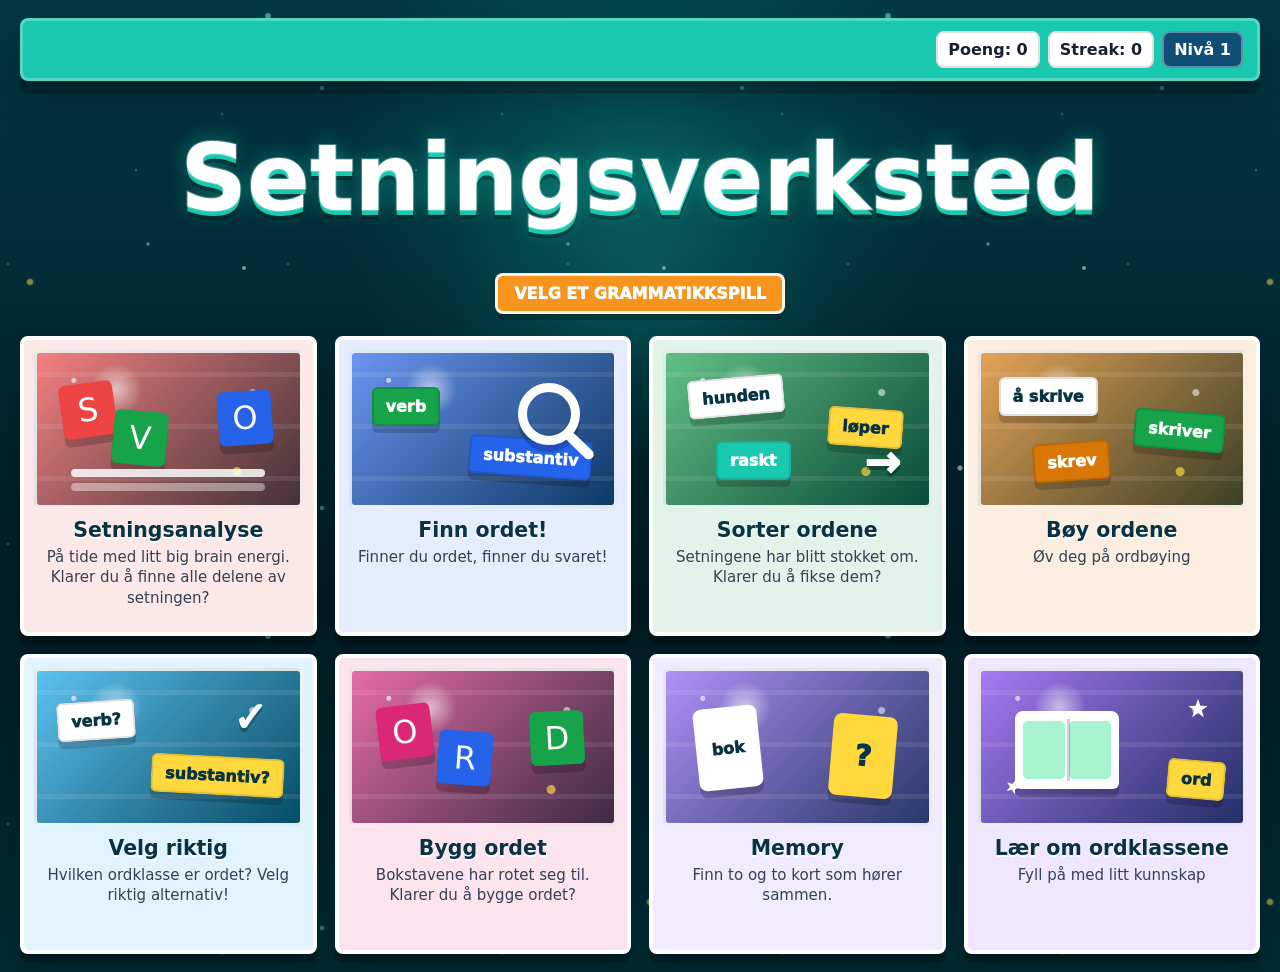
==== commit 3252ecac: "Grammatikk" ====
--- a/index.html
+++ b/index.html
@@ -161,7 +161,7 @@
         const FUNCTION_ROLES = [
             { id: "subject", label: "Subjekt", color: "#ef4444", description: "Den som gjør det som skjer i setningen." },
             { id: "verbal", label: "Verbal", color: "#16a34a", description: "Det som skjer, eller det noen gjør, i setningen." },
-            { id: "directObject", label: "Direkte objekt", color: "#2563eb", description: "Det handlingen går ut over." },
+            { id: "directObject", label: "Direkte objekt", color: "#2563eb", description: "Det handlingen går ut over. I «Han tegner et hus» er «et hus» det direkte objektet." },
             { id: "indirectObject", label: "Indirekte objekt", color: "#7c3aed", description: "Den som får eller mottar noe." },
             { id: "adverbial", label: "Adverbial", color: "#d97706", description: "Sier noe om tid, sted, måte eller grunn." },
             { id: "predicative", label: "Predikativ", color: "#0891b2", description: "Forteller hvordan subjektet eller objektet er." }
@@ -201,6 +201,24 @@
                 accent: "#d97706"
             },
             {
+                id: "quiz",
+                title: "Velg riktig",
+                short: "Hvilken ordklasse er ordet? Velg riktig alternativ!",
+                accent: "#0ea5e9"
+            },
+            {
+                id: "build",
+                title: "Bygg ordet",
+                short: "Bokstavene har rotet seg til. Klarer du å bygge ordet?",
+                accent: "#db2777"
+            },
+            {
+                id: "memory",
+                title: "Memory",
+                short: "Finn to og to kort som hører sammen.",
+                accent: "#8b5cf6"
+            },
+            {
                 id: "learn",
                 title: "Lær om ordklassene",
                 short: "Fyll på med litt kunnskap",
@@ -254,6 +272,47 @@
                         { id: "c1", text: "Han", role: "subject" },
                         { id: "c2", text: "tegner", role: "verbal" },
                         { id: "c3", text: "et hus", role: "directObject" }
+                    ]
+                },
+                {
+                    id: "analyse-lett-4",
+                    words: [
+                        { text: "Gutten", cls: "substantiv" },
+                        { text: "spiser", cls: "verb" },
+                        { text: "et", cls: "determinativ" },
+                        { text: "eple", cls: "substantiv" }
+                    ],
+                    chunks: [
+                        { id: "c1", text: "Gutten", role: "subject" },
+                        { id: "c2", text: "spiser", role: "verbal" },
+                        { id: "c3", text: "et eple", role: "directObject" }
+                    ]
+                },
+                {
+                    id: "analyse-lett-5",
+                    words: [
+                        { text: "Hunden", cls: "substantiv" },
+                        { text: "løper", cls: "verb" },
+                        { text: "i", cls: "preposisjon" },
+                        { text: "hagen", cls: "substantiv" }
+                    ],
+                    chunks: [
+                        { id: "c1", text: "Hunden", role: "subject" },
+                        { id: "c2", text: "løper", role: "verbal" },
+                        { id: "c3", text: "i hagen", role: "adverbial" }
+                    ]
+                },
+                {
+                    id: "analyse-lett-6",
+                    words: [
+                        { text: "Bestemor", cls: "substantiv" },
+                        { text: "baker", cls: "verb" },
+                        { text: "boller", cls: "substantiv" }
+                    ],
+                    chunks: [
+                        { id: "c1", text: "Bestemor", role: "subject" },
+                        { id: "c2", text: "baker", role: "verbal" },
+                        { id: "c3", text: "boller", role: "directObject" }
                     ]
                 }
             ],
@@ -312,6 +371,55 @@
                         { id: "c3", text: "Nora", role: "indirectObject" },
                         { id: "c4", text: "et kort", role: "directObject" },
                         { id: "c5", text: "fra hytta", role: "adverbial" }
+                    ]
+                },
+                {
+                    id: "analyse-middels-4",
+                    words: [
+                        { text: "Mamma", cls: "substantiv" },
+                        { text: "kjøpte", cls: "verb" },
+                        { text: "meg", cls: "pronomen" },
+                        { text: "en", cls: "determinativ" },
+                        { text: "ny", cls: "adjektiv" },
+                        { text: "sykkel", cls: "substantiv" }
+                    ],
+                    chunks: [
+                        { id: "c1", text: "Mamma", role: "subject" },
+                        { id: "c2", text: "kjøpte", role: "verbal" },
+                        { id: "c3", text: "meg", role: "indirectObject" },
+                        { id: "c4", text: "en ny sykkel", role: "directObject" }
+                    ]
+                },
+                {
+                    id: "analyse-middels-5",
+                    words: [
+                        { text: "Elevene", cls: "substantiv" },
+                        { text: "arbeider", cls: "verb" },
+                        { text: "stille", cls: "adverb" },
+                        { text: "på", cls: "preposisjon" },
+                        { text: "biblioteket", cls: "substantiv" }
+                    ],
+                    chunks: [
+                        { id: "c1", text: "Elevene", role: "subject" },
+                        { id: "c2", text: "arbeider", role: "verbal" },
+                        { id: "c3", text: "stille", role: "adverbial" },
+                        { id: "c4", text: "på biblioteket", role: "adverbial" }
+                    ]
+                },
+                {
+                    id: "analyse-middels-6",
+                    words: [
+                        { text: "Vennene", cls: "substantiv" },
+                        { text: "spiller", cls: "verb" },
+                        { text: "sjakk", cls: "substantiv" },
+                        { text: "etter", cls: "preposisjon" },
+                        { text: "skolen", cls: "substantiv" }
+                    ],
+                    chunks: [
+                        { id: "c1", text: "Vennene", role: "subject" },
+                        { id: "c2", text: "spiller", role: "verbal" },
+                        { id: "c3", text: "sjakk", role: "directObject" },
+                        { id: "c4", text: "etter skolen", role: "adverbial" }
                     ]
                 }
             ],
@@ -374,6 +482,60 @@
                         { id: "c3", text: "laget", role: "subject" },
                         { id: "c4", text: "kamp", role: "directObject" },
                         { id: "c5", text: "på stadion", role: "adverbial" }
+                    ]
+                },
+                {
+                    id: "analyse-vanskelig-4",
+                    words: [
+                        { text: "Hvis", cls: "subjunksjon" },
+                        { text: "du", cls: "pronomen" },
+                        { text: "øver", cls: "verb" },
+                        { text: "mye", cls: "adverb" },
+                        { text: "blir", cls: "verb" },
+                        { text: "du", cls: "pronomen" },
+                        { text: "bedre", cls: "adjektiv" }
+                    ],
+                    chunks: [
+                        { id: "c1", text: "Hvis du øver mye", role: "adverbial" },
+                        { id: "c2", text: "blir", role: "verbal" },
+                        { id: "c3", text: "du", role: "subject" },
+                        { id: "c4", text: "bedre", role: "predicative" }
+                    ]
+                },
+                {
+                    id: "analyse-vanskelig-5",
+                    words: [
+                        { text: "Etter", cls: "preposisjon" },
+                        { text: "kampen", cls: "substantiv" },
+                        { text: "ga", cls: "verb" },
+                        { text: "treneren", cls: "substantiv" },
+                        { text: "spillerne", cls: "substantiv" },
+                        { text: "ros", cls: "substantiv" }
+                    ],
+                    chunks: [
+                        { id: "c1", text: "Etter kampen", role: "adverbial" },
+                        { id: "c2", text: "ga", role: "verbal" },
+                        { id: "c3", text: "treneren", role: "subject" },
+                        { id: "c4", text: "spillerne", role: "indirectObject" },
+                        { id: "c5", text: "ros", role: "directObject" }
+                    ]
+                },
+                {
+                    id: "analyse-vanskelig-6",
+                    words: [
+                        { text: "Den", cls: "determinativ" },
+                        { text: "gamle", cls: "adjektiv" },
+                        { text: "mannen", cls: "substantiv" },
+                        { text: "ble", cls: "verb" },
+                        { text: "plutselig", cls: "adverb" },
+                        { text: "veldig", cls: "adverb" },
+                        { text: "trett", cls: "adjektiv" }
+                    ],
+                    chunks: [
+                        { id: "c1", text: "Den gamle mannen", role: "subject" },
+                        { id: "c2", text: "ble", role: "verbal" },
+                        { id: "c3", text: "plutselig", role: "adverbial" },
+                        { id: "c4", text: "veldig trett", role: "predicative" }
                     ]
                 }
             ]
@@ -498,6 +660,36 @@
                     ["varmt", "adverb"],
                     ["i", "preposisjon"],
                     ["hagen", "substantiv"]
+                ]),
+                makeWordSentence("sort-lett-4", [
+                    ["Gutten", "substantiv"],
+                    ["drikker", "verb"],
+                    ["kald", "adjektiv"],
+                    ["melk", "substantiv"]
+                ]),
+                makeWordSentence("sort-lett-5", [
+                    ["Fuglen", "substantiv"],
+                    ["synger", "verb"],
+                    ["i", "preposisjon"],
+                    ["treet", "substantiv"]
+                ]),
+                makeWordSentence("sort-lett-6", [
+                    ["Jenta", "substantiv"],
+                    ["hopper", "verb"],
+                    ["veldig", "adverb"],
+                    ["høyt", "adverb"]
+                ]),
+                makeWordSentence("sort-lett-7", [
+                    ["Pappa", "substantiv"],
+                    ["lager", "verb"],
+                    ["god", "adjektiv"],
+                    ["mat", "substantiv"]
+                ]),
+                makeWordSentence("sort-lett-8", [
+                    ["Boka", "substantiv"],
+                    ["ligger", "verb"],
+                    ["på", "preposisjon"],
+                    ["pulten", "substantiv"]
                 ])
             ],
             middels: [
@@ -524,6 +716,42 @@
                     ["skriver", "verb"],
                     ["klare", "adjektiv"],
                     ["setninger", "substantiv"]
+                ]),
+                makeWordSentence("sort-middels-4", [
+                    ["Elevene", "substantiv"],
+                    ["leser", "verb"],
+                    ["stille", "adverb"],
+                    ["på", "preposisjon"],
+                    ["biblioteket", "substantiv"]
+                ]),
+                makeWordSentence("sort-middels-5", [
+                    ["Min", "determinativ"],
+                    ["beste", "adjektiv"],
+                    ["venn", "substantiv"],
+                    ["spiller", "verb"],
+                    ["fotball", "substantiv"]
+                ]),
+                makeWordSentence("sort-middels-6", [
+                    ["Katten", "substantiv"],
+                    ["jager", "verb"],
+                    ["en", "determinativ"],
+                    ["liten", "adjektiv"],
+                    ["mus", "substantiv"]
+                ]),
+                makeWordSentence("sort-middels-7", [
+                    ["Vi", "pronomen"],
+                    ["bader", "verb"],
+                    ["i", "preposisjon"],
+                    ["det", "determinativ"],
+                    ["varme", "adjektiv"],
+                    ["vannet", "substantiv"]
+                ]),
+                makeWordSentence("sort-middels-8", [
+                    ["Treneren", "substantiv"],
+                    ["roper", "verb"],
+                    ["høyt", "adverb"],
+                    ["til", "preposisjon"],
+                    ["laget", "substantiv"]
                 ])
             ],
             vanskelig: [
@@ -557,6 +785,50 @@
                     ["de", "pronomen"],
                     ["kampen", "substantiv"],
                     ["bedre", "adjektiv"]
+                ]),
+                makeWordSentence("sort-vanskelig-4", [
+                    ["Når", "subjunksjon"],
+                    ["klokka", "substantiv"],
+                    ["ringer", "verb"],
+                    ["løper", "verb"],
+                    ["barna", "substantiv"],
+                    ["ut", "adverb"]
+                ]),
+                makeWordSentence("sort-vanskelig-5", [
+                    ["Etter", "preposisjon"],
+                    ["middagen", "substantiv"],
+                    ["spilte", "verb"],
+                    ["familien", "substantiv"],
+                    ["et", "determinativ"],
+                    ["morsomt", "adjektiv"],
+                    ["spill", "substantiv"]
+                ]),
+                makeWordSentence("sort-vanskelig-6", [
+                    ["Hvis", "subjunksjon"],
+                    ["sola", "substantiv"],
+                    ["skinner", "verb"],
+                    ["sykler", "verb"],
+                    ["vi", "pronomen"],
+                    ["til", "preposisjon"],
+                    ["stranda", "substantiv"]
+                ]),
+                makeWordSentence("sort-vanskelig-7", [
+                    ["Fordi", "subjunksjon"],
+                    ["bussen", "substantiv"],
+                    ["var", "verb"],
+                    ["forsinket", "adjektiv"],
+                    ["kom", "verb"],
+                    ["elevene", "substantiv"],
+                    ["sent", "adverb"]
+                ]),
+                makeWordSentence("sort-vanskelig-8", [
+                    ["Den", "determinativ"],
+                    ["modige", "adjektiv"],
+                    ["jenta", "substantiv"],
+                    ["klatret", "verb"],
+                    ["raskt", "adverb"],
+                    ["opp", "preposisjon"],
+                    ["fjellet", "substantiv"]
                 ])
             ]
             })
@@ -565,6 +837,52 @@
         const ANALYSIS_SENTENCES = getSentencesByTag("analysis");
         const WORD_SENTENCES = getSentencesByTag("find");
         const SORT_SENTENCES = getSentencesByTag("sort");
+        const BUILD_WORDS = buildWordPool();
+
+        function buildWordPool() {
+            const seen = new Map();
+            SENTENCE_BANK.forEach((sentence) => {
+                sentence.words.forEach((word) => {
+                    const text = word.text.toLowerCase();
+                    if (!/^[a-zæøå]{3,}$/.test(text)) return;
+                    if (!seen.has(text)) seen.set(text, word.cls);
+                });
+            });
+            const all = [...seen.entries()].map(([text, cls]) => ({ id: text, text, cls }));
+            return {
+                lett: all.filter((word) => word.text.length <= 4),
+                middels: all.filter((word) => word.text.length >= 5 && word.text.length <= 6),
+                vanskelig: all.filter((word) => word.text.length >= 7)
+            };
+        }
+
+        const MEMORY_PAIR_COUNT = { lett: 4, middels: 6, vanskelig: 8 };
+
+        function buildMemoryCards(difficulty) {
+            const pairs = [];
+            INFLECTABLE_CLASSES.forEach((classId) => {
+                (INFLECTION_TASKS[classId][difficulty] || []).forEach((item) => {
+                    if (item.word !== item.answer) {
+                        pairs.push({ a: item.word, b: item.answer, cls: classId });
+                    }
+                });
+            });
+
+            const chosen = [];
+            const usedTexts = new Set();
+            for (const pair of shuffle(pairs)) {
+                if (usedTexts.has(pair.a) || usedTexts.has(pair.b)) continue;
+                chosen.push(pair);
+                usedTexts.add(pair.a);
+                usedTexts.add(pair.b);
+                if (chosen.length === MEMORY_PAIR_COUNT[difficulty]) break;
+            }
+
+            return shuffle(chosen.flatMap((pair, index) => [
+                { id: `p${index}a`, pairId: index, text: pair.a, cls: pair.cls },
+                { id: `p${index}b`, pairId: index, text: pair.b, cls: pair.cls }
+            ]));
+        }
 
         const FIND_TARGETS = {
             lett: ["substantiv", "verb", "adjektiv", "adverb"],
@@ -577,86 +895,334 @@
                 lett: [
                     task("bok", "bestemt entall", "boka", ["bok", "boka", "bøker", "bøkene"], "I bestemt entall får bok endingen -a her: boka."),
                     task("hund", "flertall ubestemt", "hunder", ["hund", "hunden", "hunder", "hundene"], "Flertall ubestemt får ofte endingen -er: hunder."),
-                    task("elev", "bestemt entall", "eleven", ["elev", "eleven", "elever", "elevene"], "Maskuline substantiv får ofte -en i bestemt entall.")
+                    task("elev", "bestemt entall", "eleven", ["elev", "eleven", "elever", "elevene"], "Maskuline substantiv får ofte -en i bestemt entall."),
+                    task("jente", "bestemt entall", "jenta", ["jente", "jenta", "jenter", "jentene"], "Jente blir jenta i bestemt entall."),
+                    task("stol", "flertall ubestemt", "stoler", ["stol", "stolen", "stoler", "stolene"], "Flertall ubestemt får ofte endingen -er: stoler."),
+                    task("skole", "bestemt entall", "skolen", ["skole", "skolen", "skoler", "skolene"], "Skole blir skolen i bestemt entall.")
                 ],
                 middels: [
                     task("jente", "flertall bestemt", "jentene", ["jente", "jenta", "jenter", "jentene"], "Jente blir jenter i flertall og jentene i bestemt flertall."),
                     task("hus", "bestemt flertall", "husene", ["hus", "huset", "huser", "husene"], "Et hus, huset, flere hus, alle husene."),
-                    task("lærer", "flertall bestemt", "lærerne", ["lærer", "læreren", "lærerer", "lærerne"], "Mange ord på -er får formen -erne i bestemt flertall.")
+                    task("lærer", "flertall bestemt", "lærerne", ["lærer", "læreren", "lærerer", "lærerne"], "Mange ord på -er får formen -erne i bestemt flertall."),
+                    task("barn", "bestemt flertall", "barna", ["barn", "barnet", "barner", "barna"], "Et barn, barnet, flere barn, alle barna."),
+                    task("gutt", "flertall bestemt", "guttene", ["gutt", "gutten", "gutter", "guttene"], "Gutt blir gutter i flertall og guttene i bestemt flertall."),
+                    task("eple", "bestemt flertall", "eplene", ["eple", "eplet", "epler", "eplene"], "Et eple, eplet, epler, eplene.")
                 ],
                 vanskelig: [
                     task("museum", "bestemt flertall", "museene", ["museum", "museet", "museumer", "museene"], "Museum bøyes et museum, museet, museer, museene."),
                     task("tre", "ubestemt flertall", "trær", ["tre", "treet", "trær", "treene"], "Tre har vokalskifte i flertall: trær."),
-                    task("bok", "ubestemt flertall", "bøker", ["bok", "boka", "bøker", "bøkene"], "Bok får vokalskifte fra o til ø i flertall.")
+                    task("bok", "ubestemt flertall", "bøker", ["bok", "boka", "bøker", "bøkene"], "Bok får vokalskifte fra o til ø i flertall."),
+                    task("mann", "ubestemt flertall", "menn", ["mann", "mannen", "menn", "mennene"], "Mann har vokalskifte i flertall: menn."),
+                    task("hånd", "ubestemt flertall", "hender", ["hånd", "hånden", "hender", "hendene"], "Hånd får vokalskifte i flertall: hender."),
+                    task("fot", "bestemt flertall", "føttene", ["fot", "foten", "føtter", "føttene"], "Fot bøyes fot, foten, føtter, føttene.")
                 ]
             },
             verb: {
                 lett: [
                     task("å lese", "presens", "leser", ["å lese", "leser", "leste", "har lest"], "Presens forteller hva som skjer nå: leser."),
                     task("å hoppe", "preteritum", "hoppet", ["å hoppe", "hopper", "hoppet", "har hoppet"], "Preteritum forteller hva som skjedde før: hoppet."),
-                    task("å tegne", "presens", "tegner", ["å tegne", "tegner", "tegnet", "har tegnet"], "Mange verb får -r i presens.")
+                    task("å tegne", "presens", "tegner", ["å tegne", "tegner", "tegnet", "har tegnet"], "Mange verb får -r i presens."),
+                    task("å synge", "presens", "synger", ["å synge", "synger", "sang", "har sunget"], "Presens forteller hva som skjer nå: synger."),
+                    task("å spille", "preteritum", "spilte", ["å spille", "spiller", "spilte", "har spilt"], "Preteritum forteller hva som skjedde før: spilte."),
+                    task("å bo", "presens", "bor", ["å bo", "bor", "bodde", "har bodd"], "Mange verb får -r i presens: bor.")
                 ],
                 middels: [
                     task("å skrive", "preteritum", "skrev", ["å skrive", "skriver", "skrev", "har skrevet"], "Skrive har sterk bøying: skrive, skriver, skrev, har skrevet."),
                     task("å finne", "perfektum", "har funnet", ["å finne", "finner", "fant", "har funnet"], "Perfektum bruker har og partisipp: har funnet."),
-                    task("å løpe", "perfektum", "har løpt", ["å løpe", "løper", "løp", "har løpt"], "Perfektum består av har og partisipp: har løpt.")
+                    task("å løpe", "perfektum", "har løpt", ["å løpe", "løper", "løp", "har løpt"], "Perfektum består av har og partisipp: har løpt."),
+                    task("å synge", "preteritum", "sang", ["å synge", "synger", "sang", "har sunget"], "Synge har sterk bøying: synge, synger, sang, har sunget."),
+                    task("å drikke", "perfektum", "har drukket", ["å drikke", "drikker", "drakk", "har drukket"], "Perfektum bruker har og partisipp: har drukket."),
+                    task("å se", "preteritum", "så", ["å se", "ser", "så", "har sett"], "Se bøyes ser, så, har sett.")
                 ],
                 vanskelig: [
                     task("å være", "preteritum", "var", ["å være", "er", "var", "har vært"], "Være har uregelrett bøying: er, var, har vært."),
                     task("å gå", "perfektum", "har gått", ["å gå", "går", "gikk", "har gått"], "Gå bøyes går, gikk, har gått."),
-                    task("å skrive", "perfektum", "har skrevet", ["å skrive", "skriver", "skrev", "har skrevet"], "Perfektum bruker har og partisipp: har skrevet.")
+                    task("å skrive", "perfektum", "har skrevet", ["å skrive", "skriver", "skrev", "har skrevet"], "Perfektum bruker har og partisipp: har skrevet."),
+                    task("å gjøre", "preteritum", "gjorde", ["å gjøre", "gjør", "gjorde", "har gjort"], "Gjøre har uregelrett bøying: gjør, gjorde, har gjort."),
+                    task("å vite", "perfektum", "har visst", ["å vite", "vet", "visste", "har visst"], "Vite bøyes vet, visste, har visst."),
+                    task("å ta", "preteritum", "tok", ["å ta", "tar", "tok", "har tatt"], "Ta bøyes tar, tok, har tatt.")
                 ]
             },
             adjektiv: {
                 lett: [
                     task("fin", "intetkjønn", "fint", ["fin", "fint", "fine", "finere", "finest"], "Når adjektivet står til et intetkjønnsord, får det ofte -t."),
                     task("gul", "flertall", "gule", ["gul", "gult", "gule", "gulere", "gulest"], "I flertall får mange adjektiv -e."),
-                    task("glad", "bestemt form", "glade", ["glad", "gladt", "glade", "gladere", "gladest"], "Bestemt form får ofte -e: den glade eleven.")
+                    task("glad", "bestemt form", "glade", ["glad", "gladt", "glade", "gladere", "gladest"], "Bestemt form får ofte -e: den glade eleven."),
+                    task("rød", "intetkjønn", "rødt", ["rød", "rødt", "røde", "rødere", "rødest"], "Til et intetkjønnsord får adjektivet ofte -t: et rødt hus."),
+                    task("kald", "flertall", "kalde", ["kald", "kaldt", "kalde", "kaldere", "kaldest"], "I flertall får mange adjektiv -e: kalde dager."),
+                    task("snill", "intetkjønn", "snilt", ["snill", "snilt", "snille", "snillere", "snillest"], "Snill blir snilt i intetkjønn: et snilt barn.")
                 ],
                 middels: [
                     task("stor", "komparativ", "større", ["stor", "stort", "store", "større", "størst"], "Stor har uregelrett gradbøying: stor, større, størst."),
                     task("vanskelig", "superlativ", "vanskeligst", ["vanskelig", "vanskeligt", "vanskelige", "vanskeligere", "vanskeligst"], "Superlativ kan få -st: vanskeligst."),
-                    task("rask", "komparativ", "raskere", ["rask", "raskt", "raske", "raskere", "raskest"], "Komparativ sammenligner to: raskere.")
+                    task("rask", "komparativ", "raskere", ["rask", "raskt", "raske", "raskere", "raskest"], "Komparativ sammenligner to: raskere."),
+                    task("ung", "komparativ", "yngre", ["ung", "ungt", "unge", "yngre", "yngst"], "Ung gradbøyes uregelrett: ung, yngre, yngst."),
+                    task("lang", "superlativ", "lengst", ["lang", "langt", "lange", "lengre", "lengst"], "Lang gradbøyes lang, lengre, lengst."),
+                    task("tung", "komparativ", "tyngre", ["tung", "tungt", "tunge", "tyngre", "tyngst"], "Tung gradbøyes tung, tyngre, tyngst.")
                 ],
                 vanskelig: [
                     task("god", "superlativ", "best", ["god", "godt", "gode", "bedre", "best"], "God bøyes uregelrett: god, bedre, best."),
                     task("liten", "flertall", "små", ["liten", "lite", "små", "mindre", "minst"], "Liten har formen små i flertall."),
-                    task("gammel", "komparativ", "eldre", ["gammel", "gammelt", "gamle", "eldre", "eldst"], "Gammel kan gradbøyes uregelrett: eldre, eldst.")
+                    task("gammel", "komparativ", "eldre", ["gammel", "gammelt", "gamle", "eldre", "eldst"], "Gammel kan gradbøyes uregelrett: eldre, eldst."),
+                    task("mange", "komparativ", "flere", ["mange", "mye", "flere", "flest"], "Mange gradbøyes uregelrett: mange, flere, flest."),
+                    task("få", "superlativ", "færrest", ["få", "færre", "færrest", "fåest"], "Få gradbøyes få, færre, færrest."),
+                    task("vond", "superlativ", "verst", ["vond", "vondt", "vonde", "verre", "verst"], "Vond kan gradbøyes uregelrett: vond, verre, verst.")
                 ]
             },
             pronomen: {
                 lett: [
                     task("jeg", "objektform", "meg", ["jeg", "meg", "min", "mitt", "mine"], "Jeg blir meg når pronomenet er objekt."),
                     task("du", "objektform", "deg", ["du", "deg", "din", "ditt", "dine"], "Du blir deg som objektform."),
-                    task("han", "objektform", "ham", ["han", "ham", "hans", "hun"], "Han kan bli ham i objektform.")
+                    task("han", "objektform", "ham", ["han", "ham", "hans", "hun"], "Han kan bli ham i objektform."),
+                    task("hun", "objektform", "henne", ["hun", "henne", "hennes", "han"], "Hun blir henne som objektform."),
+                    task("de", "objektform", "dem", ["de", "dem", "deres", "dere"], "De blir dem i objektform.")
                 ],
                 middels: [
                     task("vi", "objektform", "oss", ["vi", "oss", "vår", "vårt", "våre"], "Vi blir oss når gruppen er objekt."),
-                    task("de", "objektform", "dem", ["de", "dem", "deres", "dere"], "De blir dem i objektform."),
-                    task("hun", "objektform", "henne", ["hun", "henne", "hennes", "han"], "Hun blir henne som objektform.")
+                    task("jeg", "eieform til en-ord", "min", ["jeg", "meg", "min", "mitt", "mine"], "Til en-ord bruker vi min: min sykkel."),
+                    task("du", "eieform til et-ord", "ditt", ["du", "deg", "din", "ditt", "dine"], "Til et-ord bruker vi ditt: ditt hus."),
+                    task("hun", "eieform til en-ord", "hennes", ["hun", "henne", "hennes", "hunnes"], "Hennes viser at noe hører til henne: hennes bok."),
+                    task("de", "eieform til en-ord", "deres", ["de", "dem", "deres", "dems"], "Deres viser at noe hører til dem: deres klasse.")
                 ],
                 vanskelig: [
                     task("jeg", "eieform til et-ord", "mitt", ["jeg", "meg", "min", "mitt", "mine"], "Til et-ord bruker vi mitt: mitt hus."),
                     task("du", "eieform flertall", "dine", ["du", "deg", "din", "ditt", "dine"], "Til flertall bruker vi dine: dine bøker."),
-                    task("vi", "eieform til en-ord", "vår", ["vi", "oss", "vår", "vårt", "våre"], "Til en-ord bruker vi vår: vår klasse.")
+                    task("vi", "eieform til en-ord", "vår", ["vi", "oss", "vår", "vårt", "våre"], "Til en-ord bruker vi vår: vår klasse."),
+                    task("dere", "eieform flertall", "deres", ["dere", "dokker", "deres", "deras"], "Deres viser at noe hører til dere: deres bøker."),
+                    task("han", "eieform til en-ord", "hans", ["han", "ham", "hans", "hannes"], "Hans viser at noe hører til han: hans sekk.")
                 ]
             },
             determinativ: {
                 lett: [
                     task("en", "intetkjønn", "et", ["en", "ei", "et", "den", "det"], "For intetkjønnsord bruker vi et: et hus."),
                     task("den", "flertall", "de", ["den", "det", "de", "denne", "disse"], "Den blir de foran substantiv i flertall."),
-                    task("min", "intetkjønn", "mitt", ["min", "mi", "mitt", "mine"], "Min blir mitt foran et-ord.")
+                    task("min", "intetkjønn", "mitt", ["min", "mi", "mitt", "mine"], "Min blir mitt foran et-ord."),
+                    task("din", "intetkjønn", "ditt", ["din", "di", "ditt", "dine"], "Din blir ditt foran et-ord."),
+                    task("det", "flertall", "de", ["den", "det", "de", "disse"], "Det blir de foran substantiv i flertall.")
                 ],
                 middels: [
                     task("denne", "flertall", "disse", ["denne", "dette", "disse", "den", "de"], "Denne og dette blir disse i flertall."),
                     task("noen", "entall ubestemt", "noe", ["noen", "noe", "noens", "no"], "Noe brukes ofte foran et-ord eller alene."),
-                    task("vår", "flertall", "våre", ["vår", "vårt", "våre", "oss"], "Vår og vårt blir våre i flertall.")
+                    task("vår", "flertall", "våre", ["vår", "vårt", "våre", "oss"], "Vår og vårt blir våre i flertall."),
+                    task("sin", "intetkjønn", "sitt", ["sin", "si", "sitt", "sine"], "Sin blir sitt foran et-ord."),
+                    task("dette", "flertall", "disse", ["denne", "dette", "disse", "de"], "Dette blir disse i flertall."),
+                    task("din", "flertall", "dine", ["din", "di", "ditt", "dine"], "Din blir dine i flertall.")
                 ],
                 vanskelig: [
                     task("all", "intetkjønn", "alt", ["all", "alt", "alle", "allt"], "All blir alt foran intetkjønnsord."),
                     task("annen", "intetkjønn", "annet", ["annen", "anna", "annet", "andre"], "Annen blir annet foran et-ord."),
-                    task("hver", "intetkjønn", "hvert", ["hver", "hvert", "hvere", "alle"], "Hver blir hvert foran et-ord.")
+                    task("hver", "intetkjønn", "hvert", ["hver", "hvert", "hvere", "alle"], "Hver blir hvert foran et-ord."),
+                    task("sin", "flertall", "sine", ["sin", "si", "sitt", "sine"], "Sin blir sine i flertall."),
+                    task("denne", "intetkjønn", "dette", ["denne", "dette", "disse", "denna"], "Denne blir dette foran et-ord.")
                 ]
+            }
+        };
+
+        const INFLECTION_HELP = {
+            substantiv: {
+                "bestemt entall": {
+                    title: "Bestemt entall",
+                    explanation: "Bestemt entall betyr at vi snakker om én bestemt ting, person eller et bestemt sted. Du kan ofte tenke: den ene jeg allerede vet om.",
+                    examples: [
+                        "hund -> hunden",
+                        "bok -> boka"
+                    ],
+                    note: "Noen substantiv får vokalendring i andre former: bok, boka, bøker, bøkene."
+                },
+                "flertall ubestemt": {
+                    title: "Ubestemt flertall",
+                    explanation: "Ubestemt flertall betyr flere, men ikke noen bestemte. Ofte kan du sette flere foran ordet.",
+                    examples: [
+                        "hund -> hunder",
+                        "bok -> bøker"
+                    ],
+                    note: "Bok får vokalendring fra o til ø: bok -> bøker."
+                },
+                "ubestemt flertall": {
+                    title: "Ubestemt flertall",
+                    explanation: "Ubestemt flertall betyr flere, men ikke noen bestemte. Ofte kan du sette flere foran ordet.",
+                    examples: [
+                        "hund -> hunder",
+                        "bok -> bøker"
+                    ],
+                    note: "Bok får vokalendring fra o til ø: bok -> bøker."
+                },
+                "flertall bestemt": {
+                    title: "Bestemt flertall",
+                    explanation: "Bestemt flertall betyr at vi snakker om flere bestemte ting, personer eller steder. Du kan ofte tenke: alle de jeg allerede vet om.",
+                    examples: [
+                        "hund -> hundene",
+                        "bok -> bøkene"
+                    ],
+                    note: "Her ser du både vanlig bøying og bøying med vokalendring."
+                },
+                "bestemt flertall": {
+                    title: "Bestemt flertall",
+                    explanation: "Bestemt flertall betyr at vi snakker om flere bestemte ting, personer eller steder. Du kan ofte tenke: alle de jeg allerede vet om.",
+                    examples: [
+                        "hund -> hundene",
+                        "bok -> bøkene"
+                    ],
+                    note: "Her ser du både vanlig bøying og bøying med vokalendring."
+                }
+            },
+            verb: {
+                presens: {
+                    title: "Presens",
+                    explanation: "Presens betyr nåtid. Et godt triks er å sette akkurat nå foran verbet.",
+                    examples: [
+                        "å lese -> leser",
+                        "Akkurat nå leser jeg."
+                    ],
+                    forms: [
+                        { label: "Infinitiv", value: "å lese" },
+                        { label: "Presens", value: "leser" },
+                        { label: "Preteritum", value: "leste" },
+                        { label: "Perfektum", value: "har lest" }
+                    ]
+                },
+                preteritum: {
+                    title: "Preteritum",
+                    explanation: "Preteritum betyr fortid. Formen forteller at noe allerede har skjedd.",
+                    examples: [
+                        "å lese -> leste",
+                        "I går leste jeg."
+                    ],
+                    forms: [
+                        { label: "Infinitiv", value: "å lese" },
+                        { label: "Presens", value: "leser" },
+                        { label: "Preteritum", value: "leste" },
+                        { label: "Perfektum", value: "har lest" }
+                    ]
+                },
+                perfektum: {
+                    title: "Perfektum",
+                    explanation: "Perfektum forteller at noe har skjedd. På norsk bruker vi ofte har foran verbformen.",
+                    examples: [
+                        "å lese -> har lest",
+                        "Jeg har lest boka."
+                    ],
+                    forms: [
+                        { label: "Infinitiv", value: "å lese" },
+                        { label: "Presens", value: "leser" },
+                        { label: "Preteritum", value: "leste" },
+                        { label: "Perfektum", value: "har lest" }
+                    ]
+                }
+            },
+            adjektiv: {
+                intetkjønn: {
+                    title: "Intetkjønn",
+                    explanation: "Når adjektivet beskriver et intetkjønnsord, får mange adjektiv -t.",
+                    examples: [
+                        "fin -> fint hus",
+                        "god -> godt svar"
+                    ],
+                    note: "Bruk et foran substantivet for å teste: et fint hus."
+                },
+                flertall: {
+                    title: "Flertall",
+                    explanation: "Når adjektivet beskriver flere, får mange adjektiv -e.",
+                    examples: [
+                        "fin -> fine hus",
+                        "god -> gode svar"
+                    ],
+                    note: "Det samme adjektivet kan altså endre form etter substantivet."
+                },
+                "bestemt form": {
+                    title: "Bestemt form",
+                    explanation: "Bestemt form brukes ofte når substantivet er bestemt, eller når vi sier den, det eller de foran.",
+                    examples: [
+                        "fin -> den fine boka",
+                        "god -> det gode svaret"
+                    ],
+                    note: "Bestemt form får ofte -e."
+                },
+                komparativ: {
+                    title: "Komparativ",
+                    explanation: "Komparativ brukes når vi sammenligner to ting. Mange adjektiv får -ere.",
+                    examples: [
+                        "fin -> finere",
+                        "god -> bedre"
+                    ],
+                    note: "Noen adjektiv bøyes uregelrett: god, bedre, best."
+                },
+                superlativ: {
+                    title: "Superlativ",
+                    explanation: "Superlativ brukes når noe er mest av alle. Mange adjektiv får -est eller -st.",
+                    examples: [
+                        "fin -> finest",
+                        "god -> best"
+                    ],
+                    note: "Noen adjektiv bøyes uregelrett: god, bedre, best."
+                }
+            },
+            pronomen: {
+                objektform: {
+                    title: "Objektform",
+                    explanation: "Objektform brukes når pronomenet ikke gjør handlingen, men handlingen går ut over pronomenet.",
+                    examples: [
+                        "jeg -> meg",
+                        "Læreren hjelper meg."
+                    ],
+                    note: "Eksempel: Læreren spør meg om svaret."
+                },
+                "eieform til en-ord": {
+                    title: "Eieform til en-ord",
+                    explanation: "Eieform viser hvem noe hører til. Til en-ord bruker vi ofte min.",
+                    examples: [
+                        "jeg -> min",
+                        "min sykkel"
+                    ],
+                    note: "Eksempel: Min sykkel står utenfor skolen."
+                },
+                "eieform til et-ord": {
+                    title: "Eieform til et-ord",
+                    explanation: "Eieform viser hvem noe hører til. Til et-ord bruker vi ofte mitt.",
+                    examples: [
+                        "jeg -> mitt",
+                        "mitt hus"
+                    ],
+                    note: "Eksempel: Mitt hus har rødt tak."
+                },
+                "eieform flertall": {
+                    title: "Eieform flertall",
+                    explanation: "Eieform i flertall brukes når det eide ordet står i flertall.",
+                    examples: [
+                        "jeg -> mine",
+                        "mine bøker"
+                    ],
+                    note: "Eksempel: Mine bøker ligger i sekken."
+                }
+            },
+            determinativ: {
+                intetkjønn: {
+                    title: "Intetkjønn",
+                    explanation: "Determinativet må passe til substantivet. Intetkjønnsord har ofte et foran seg.",
+                    examples: [
+                        "en stol -> et bord",
+                        "min stol -> mitt bord"
+                    ],
+                    note: "Se etter om substantivet kan ha et foran seg."
+                },
+                flertall: {
+                    title: "Flertall",
+                    explanation: "I flertall må determinativet vise at det handler om flere.",
+                    examples: [
+                        "den boka -> de bøkene",
+                        "min bok -> mine bøker"
+                    ],
+                    note: "Her ser du både vanlig flertall og flertall med vokalendring."
+                },
+                "entall ubestemt": {
+                    title: "Entall ubestemt",
+                    explanation: "Entall ubestemt betyr én, men ikke en bestemt én. Formen må passe til ordet den står til.",
+                    examples: [
+                        "noen venner",
+                        "noe rart"
+                    ],
+                    note: "Noe brukes ofte alene eller foran et-ord."
+                }
             }
         };
 
@@ -684,6 +1250,38 @@
         let celebrationParticles = [];
         let celebrationAnimation = null;
         let confettiBurstTimer = null;
+        let wrongFlashTimer = null;
+        let memoryFlipTimer = null;
+        let buildResetTimer = null;
+        let sortDragActive = false;
+        let nextCooldownUntil = 0;
+
+        const STORAGE_KEY = "setningsverksted-progress-v1";
+
+        function loadProgress() {
+            try {
+                const saved = JSON.parse(window.localStorage.getItem(STORAGE_KEY));
+                if (saved && typeof saved === "object") {
+                    state.score = Number(saved.score) || 0;
+                    state.streak = Number(saved.streak) || 0;
+                    state.completedTasks = Number(saved.completedTasks) || 0;
+                }
+            } catch (error) {
+                // Lagret fremdrift kunne ikke leses – start på null.
+            }
+        }
+
+        function saveProgress() {
+            try {
+                window.localStorage.setItem(STORAGE_KEY, JSON.stringify({
+                    score: state.score,
+                    streak: state.streak,
+                    completedTasks: state.completedTasks
+                }));
+            } catch (error) {
+                // Lagring utilgjengelig (f.eks. privat modus) – spill videre uten.
+            }
+        }
 
         function makeWordSentence(id, pairs) {
             return {
@@ -801,7 +1399,8 @@
         }
 
         function render() {
-            window.clearTimeout(nextTimer);
+            document.querySelectorAll(".drag-ghost").forEach((ghost) => ghost.remove());
+            sortDragActive = false;
             app.innerHTML = `
                 <div class="app-shell">
                     ${renderTopbar()}
@@ -850,6 +1449,9 @@
             if (state.view === "find") return renderFind();
             if (state.view === "sort") return renderSort();
             if (state.view === "inflect") return renderInflect();
+            if (state.view === "quiz") return renderQuiz();
+            if (state.view === "build") return renderBuild();
+            if (state.view === "memory") return renderMemory();
             if (state.view === "learn") return renderLearn();
             return renderHome();
         }
@@ -903,6 +1505,20 @@
                     <span class="art-word art-bend-main">å skrive</span>
                     <span class="art-word art-bend-one">skriver</span>
                     <span class="art-word art-bend-two">skrev</span>
+                `,
+                quiz: `
+                    <span class="art-word art-quiz-one">verb?</span>
+                    <span class="art-word art-quiz-two">substantiv?</span>
+                    <span class="art-check">✓</span>
+                `,
+                build: `
+                    <span class="art-token art-letter-one">O</span>
+                    <span class="art-token art-letter-two">R</span>
+                    <span class="art-token art-letter-three">D</span>
+                `,
+                memory: `
+                    <span class="art-card art-card-one">bok</span>
+                    <span class="art-card art-card-two">?</span>
                 `,
                 learn: `
                     <span class="art-book"><span></span></span>
@@ -1079,6 +1695,7 @@
             }
             const challenge = ensureChallenge("inflect");
             const classInfo = WORD_CLASS_BY_ID[state.selectedInflectClass];
+            const help = getInflectionHelp(state.selectedInflectClass, challenge.task.target);
             return `
                 <section class="module-layout">
                     <aside class="side-panel">
@@ -1124,8 +1741,152 @@
                             }).join("")}
                         </div>
                         ${renderFeedback()}
+                        <div class="inflect-help-area" style="--class-color: ${classInfo.color}">
+                            <button class="hint-button inflect-help-button" data-action="inflect-help" aria-label="Hjelp med ${escapeHtml(challenge.task.target)}" aria-expanded="${challenge.helpOpen ? "true" : "false"}">?</button>
+                            ${challenge.helpOpen ? renderInflectionHelp(help) : ""}
+                        </div>
                         ${challenge.correct ? `<button class="primary-button" data-action="next">Neste</button>` : ""}
                     </section>
+                </section>
+            `;
+        }
+
+        function renderInflectionHelp(help) {
+            return `
+                <div class="inflect-help-card">
+                    <h3>${escapeHtml(help.title)}</h3>
+                    <p>${escapeHtml(help.explanation)}</p>
+                    <div class="inflect-example-list">
+                        ${help.examples.map((example) => `<span>${escapeHtml(example)}</span>`).join("")}
+                    </div>
+                    ${help.forms ? `
+                        <div class="inflect-form-table" aria-label="Bøyingsrekke">
+                            ${help.forms.map((form) => `
+                                <div class="inflect-form-cell">
+                                    <span>${escapeHtml(form.label)}</span>
+                                    <strong>${escapeHtml(form.value)}</strong>
+                                </div>
+                            `).join("")}
+                        </div>
+                    ` : ""}
+                    ${help.note ? `<p class="inflect-help-note">${escapeHtml(help.note)}</p>` : ""}
+                </div>
+            `;
+        }
+
+        function getInflectionHelp(classId, target) {
+            const classHelp = INFLECTION_HELP[classId] || {};
+            return classHelp[target] || {
+                title: target,
+                explanation: "Se på hvilken form oppgaven ber om, og sammenlign med eksempelrekken for ordklassen.",
+                examples: ["grunnform -> bøyd form"],
+                note: ""
+            };
+        }
+
+        function renderQuiz() {
+            const challenge = ensureChallenge("quiz");
+            return `
+                <section class="work-panel">
+                    <div class="panel-heading">
+                        <div>
+                            <h2>Velg riktig alternativ</h2>
+                            <p>Hvilken ordklasse er det uthevede ordet?</p>
+                        </div>
+                        <button class="secondary-button" data-action="next">Ny oppgave</button>
+                    </div>
+                    <div class="sentence-board compact quiz-board">
+                        ${challenge.sentence.words.map((word) => {
+                            const isTarget = word.id === challenge.word.id;
+                            const revealed = isTarget && challenge.correct;
+                            return `
+                                <span class="quiz-token ${isTarget ? "target" : ""} ${revealed ? "revealed" : ""}" ${revealed ? classStyle(word.cls) : ""}>
+                                    ${escapeHtml(word.text)}
+                                </span>
+                            `;
+                        }).join("")}
+                        <span class="sentence-period">.</span>
+                    </div>
+                    <div class="option-grid">
+                        ${challenge.options.map((classId) => {
+                            const info = WORD_CLASS_BY_ID[classId];
+                            const selected = challenge.selected === classId;
+                            const resultClass = selected ? (challenge.correct ? "correct" : "wrong") : "";
+                            return `<button class="option-button ${resultClass}" data-action="quiz-answer" data-class="${classId}">${info.label}</button>`;
+                        }).join("")}
+                    </div>
+                    ${renderFeedback()}
+                    ${challenge.correct ? `<button class="primary-button" data-action="next">Neste</button>` : ""}
+                </section>
+            `;
+        }
+
+        function renderBuild() {
+            const challenge = ensureChallenge("build");
+            const classInfo = WORD_CLASS_BY_ID[challenge.cls];
+            return `
+                <section class="module-layout">
+                    <aside class="side-panel">
+                        <h2>Bygg ordet</h2>
+                        <p class="muted">Trykk på bokstavene i riktig rekkefølge. Trykk på en bokstav i svaret for å legge den tilbake.</p>
+                        <div class="target-strip" style="--class-color: ${classInfo.color}">
+                            <span class="color-swatch"></span>
+                            <strong>Hint: ordet er ${classInfo.label.toLowerCase()}</strong>
+                        </div>
+                        <button class="secondary-button" data-action="next">Nytt ord</button>
+                    </aside>
+                    <section class="work-panel">
+                        <div class="panel-heading">
+                            <div>
+                                <h2>Sett bokstavene i riktig rekkefølge</h2>
+                                <p>${difficultyInfo().description}</p>
+                            </div>
+                        </div>
+                        <div class="build-slots ${challenge.wrongFlash ? "wrong" : ""} ${challenge.done ? "correct" : ""}">
+                            ${challenge.letters.map((_, position) => {
+                                const letterIndex = challenge.picked[position];
+                                const letter = letterIndex === undefined ? "" : challenge.letters[letterIndex].ch;
+                                return `<button class="build-slot ${letter ? "filled" : ""}" data-action="build-remove" data-pos="${position}" ${challenge.done ? "disabled" : ""}>${escapeHtml(letter)}</button>`;
+                            }).join("")}
+                        </div>
+                        <div class="build-letters">
+                            ${challenge.letters.map((letter, index) => `
+                                <button class="letter-tile" data-action="build-letter" data-index="${index}" ${challenge.picked.includes(index) || challenge.done ? "disabled" : ""}>${escapeHtml(letter.ch)}</button>
+                            `).join("")}
+                        </div>
+                        <div class="build-actions">
+                            <button class="secondary-button" data-action="build-clear" ${challenge.done ? "disabled" : ""}>Tøm</button>
+                        </div>
+                        ${renderFeedback()}
+                    </section>
+                </section>
+            `;
+        }
+
+        function renderMemory() {
+            const challenge = ensureChallenge("memory");
+            return `
+                <section class="work-panel">
+                    <div class="panel-heading">
+                        <div>
+                            <h2>Memory</h2>
+                            <p>Finn ordparene som hører sammen: grunnform og bøyd form.</p>
+                        </div>
+                        <button class="secondary-button" data-action="next">Nytt brett</button>
+                    </div>
+                    <div class="memory-grid">
+                        ${challenge.cards.map((card) => {
+                            const matched = challenge.matched.includes(card.pairId);
+                            const flipped = matched || challenge.flipped.includes(card.id);
+                            const info = WORD_CLASS_BY_ID[card.cls];
+                            return `
+                                <button class="memory-card ${flipped ? "flipped" : ""} ${matched ? "matched" : ""}" data-action="memory-card" data-card="${card.id}" style="--class-color: ${info.color}">
+                                    ${flipped ? escapeHtml(card.text) : "?"}
+                                </button>
+                            `;
+                        }).join("")}
+                    </div>
+                    ${renderFeedback("Snu to kort om gangen, og husk hvor ordene ligger.")}
                 </section>
             `;
         }
@@ -1237,7 +1998,7 @@
                 if (!roleOptions.includes(state.selectedRole)) {
                     state.selectedRole = roleOptions[0];
                 }
-                return { key, sentence, answers: {}, wrongId: null, roleOptions };
+                return { key, sentence, answers: {}, mistakes: {}, wrongId: null, done: false, roleOptions };
             }
 
             if (activity === "find") {
@@ -1254,7 +2015,8 @@
                     targetClass: pickFrom(availableTargets, `${key}:target:${sentence.id}`),
                     pickedId: null,
                     done: false,
-                    wrong: false
+                    wrong: false,
+                    hadMistake: false
                 };
             }
 
@@ -1268,12 +2030,60 @@
                 return { key, correctWords, words: shuffled, done: false };
             }
 
+            if (activity === "quiz") {
+                const sentence = pickFrom(WORD_SENTENCES[state.difficulty], key);
+                const candidates = sentence.words.filter((word) => FIND_TARGETS[state.difficulty].includes(word.cls));
+                const pool = candidates.length ? candidates : sentence.words;
+                const word = pool[Math.floor(Math.random() * pool.length)];
+                const distractors = shuffle(WORD_CLASSES.map((item) => item.id).filter((id) => id !== word.cls)).slice(0, 3);
+                return {
+                    key,
+                    sentence,
+                    word,
+                    options: shuffle([word.cls, ...distractors]),
+                    selected: null,
+                    correct: false,
+                    done: false,
+                    hadMistake: false
+                };
+            }
+
+            if (activity === "build") {
+                const entry = pickFrom(BUILD_WORDS[state.difficulty], key);
+                let letters = shuffle([...entry.text]);
+                if (letters.join("") === entry.text && letters.length > 1) {
+                    letters.reverse();
+                }
+                return {
+                    key,
+                    word: entry.text,
+                    cls: entry.cls,
+                    letters: letters.map((ch) => ({ ch })),
+                    picked: [],
+                    done: false,
+                    hadMistake: false,
+                    wrongFlash: false
+                };
+            }
+
+            if (activity === "memory") {
+                return {
+                    key,
+                    cards: buildMemoryCards(state.difficulty),
+                    flipped: [],
+                    matched: [],
+                    done: false
+                };
+            }
+
             const tasks = INFLECTION_TASKS[state.selectedInflectClass][state.difficulty];
             return {
                 key,
                 task: pickFrom(tasks, key),
                 selected: null,
-                correct: false
+                correct: false,
+                helpOpen: false,
+                hadMistake: false
             };
         }
 
@@ -1369,18 +2179,20 @@
         }
 
         function sameOrder(a, b) {
-            return a.map((item) => item.sortId).join("|") === b.map((item) => item.sortId).join("|");
+            return a.map((item) => item.text).join("|") === b.map((item) => item.text).join("|");
         }
 
         function award(pointsMultiplier = 1) {
             const points = difficultyInfo().points * pointsMultiplier;
             state.score += points;
             state.streak += 1;
+            saveProgress();
             return points;
         }
 
         function miss() {
             state.streak = 0;
+            saveProgress();
         }
 
         function setFeedback(text, type = "info", detail = "", timeout = 1800) {
@@ -1389,7 +2201,7 @@
             if (timeout) {
                 feedbackTimer = window.setTimeout(() => {
                     state.feedback = null;
-                    render();
+                    if (!sortDragActive) render();
                 }, timeout);
             }
         }
@@ -1399,6 +2211,9 @@
             state.feedback = null;
             window.clearTimeout(feedbackTimer);
             window.clearTimeout(nextTimer);
+            window.clearTimeout(wrongFlashTimer);
+            window.clearTimeout(memoryFlipTimer);
+            window.clearTimeout(buildResetTimer);
         }
 
         function scheduleNext(delay = 1300) {
@@ -1411,6 +2226,7 @@
 
         function completeTaskCelebration() {
             state.completedTasks += 1;
+            saveProgress();
             launchConfettiBursts(10);
             if (state.completedTasks % 10 === 0) {
                 window.setTimeout(launchMilestoneFireworks, 900);
@@ -1615,8 +2431,9 @@
 
             tokens.forEach((token) => {
                 token.addEventListener("pointerdown", (event) => {
-                    if (state.challenge.done) return;
+                    if (state.challenge.done || dragged) return;
                     dragged = token;
+                    sortDragActive = true;
                     token.setPointerCapture(event.pointerId);
                     token.classList.add("dragging");
                     ghost = token.cloneNode(true);
@@ -1628,7 +2445,7 @@
                 });
 
                 token.addEventListener("pointermove", (event) => {
-                    if (!dragged || !ghost) return;
+                    if (dragged !== token || !ghost) return;
                     event.preventDefault();
                     moveGhost(event.clientX, event.clientY);
                     dragged.style.pointerEvents = "none";
@@ -1643,6 +2460,7 @@
 
                 token.addEventListener("pointerup", finishDrag);
                 token.addEventListener("pointercancel", finishDrag);
+                token.addEventListener("lostpointercapture", finishDrag);
             });
 
             function moveGhost(x, y) {
@@ -1651,12 +2469,20 @@
                 ghost.style.top = `${y}px`;
             }
 
-            function finishDrag() {
-                if (!dragged) return;
+            function finishDrag(event) {
+                if (!dragged || (event && event.target !== dragged)) return;
+                if (event && event.pointerId !== undefined) {
+                    try {
+                        dragged.releasePointerCapture(event.pointerId);
+                    } catch (error) {
+                        // Pekeren var allerede sluppet.
+                    }
+                }
                 dragged.classList.remove("dragging");
                 if (ghost) ghost.remove();
                 ghost = null;
                 dragged = null;
+                sortDragActive = false;
                 syncSortOrderFromDom();
                 checkSort(false);
             }
@@ -1730,6 +2556,14 @@
             }
 
             if (action === "next") {
+                const now = Date.now();
+                const challengeDone = state.challenge && (state.challenge.done || state.challenge.correct);
+                if (!challengeDone && now < nextCooldownUntil) {
+                    setFeedback("Vent litt", "info", "Prøv oppgaven før du henter en ny.", 1400);
+                    render();
+                    return;
+                }
+                nextCooldownUntil = now + 2000;
                 resetChallenge();
                 render();
                 return;
@@ -1771,8 +2605,40 @@
                 return;
             }
 
+            if (action === "inflect-help") {
+                const challenge = ensureChallenge("inflect");
+                challenge.helpOpen = !challenge.helpOpen;
+                render();
+                return;
+            }
+
             if (action === "inflect-answer") {
                 handleInflectAnswer(target.dataset.answer);
+                return;
+            }
+
+            if (action === "quiz-answer") {
+                handleQuizAnswer(target.dataset.class);
+                return;
+            }
+
+            if (action === "build-letter") {
+                handleBuildLetter(Number(target.dataset.index));
+                return;
+            }
+
+            if (action === "build-remove") {
+                handleBuildRemove(Number(target.dataset.pos));
+                return;
+            }
+
+            if (action === "build-clear") {
+                handleBuildClear();
+                return;
+            }
+
+            if (action === "memory-card") {
+                handleMemoryCard(target.dataset.card);
                 return;
             }
 
@@ -1808,28 +2674,45 @@
 
             if (word.role === state.selectedRole) {
                 challenge.answers[chunkId] = word.role;
-                const points = award();
+                if (challenge.wrongId === chunkId) challenge.wrongId = null;
+                const points = challenge.mistakes[chunkId] ? 0 : award();
                 const done = Object.keys(challenge.answers).length === challenge.sentence.analysisWords.length;
                 if (done) {
-                    const bonus = difficultyInfo().points * 2;
+                    challenge.done = true;
+                    const clean = Object.keys(challenge.mistakes).length === 0;
+                    const bonus = clean ? difficultyInfo().points * 2 : 0;
                     state.score += bonus;
-                    setFeedback("Hele setningen er analysert", "success", `+${points + bonus} poeng`, 0);
+                    saveProgress();
+                    const total = points + bonus;
+                    setFeedback(
+                        "Hele setningen er analysert",
+                        "success",
+                        total > 0 ? `+${total} poeng` : "Ingen poeng denne gangen – prøv uten feilklikk.",
+                        0
+                    );
                     completeTaskCelebration();
                     render();
                     scheduleNext(1500);
+                } else if (points > 0) {
+                    setFeedback("Riktig setningsledd", "success", `+${points} poeng`);
+                    render();
                 } else {
-                    setFeedback("Riktig setningsledd", "success", `+${points} poeng`);
+                    setFeedback("Riktig setningsledd", "success", "Ingen poeng – du prøvde feil på ordet først.");
                     render();
                 }
             } else {
                 challenge.wrongId = chunkId;
+                challenge.mistakes[chunkId] = true;
                 miss();
                 const correctRole = ROLE_BY_ID[word.role].label;
                 setFeedback("Prøv en annen kloss", "error", `${word.text} passer bedre som ${correctRole}.`);
                 render();
-                window.setTimeout(() => {
-                    if (state.challenge) state.challenge.wrongId = null;
-                    render();
+                window.clearTimeout(wrongFlashTimer);
+                wrongFlashTimer = window.setTimeout(() => {
+                    if (state.challenge && state.challenge.wrongId === chunkId) {
+                        state.challenge.wrongId = null;
+                        render();
+                    }
                 }, 650);
             }
         }
@@ -1843,22 +2726,29 @@
             if (word.cls === challenge.targetClass) {
                 challenge.done = true;
                 challenge.wrong = false;
-                const points = award();
-                setFeedback("Riktig ordklasse", "success", `+${points} poeng`, 0);
+                const points = challenge.hadMistake ? 0 : award();
+                setFeedback(
+                    "Riktig ordklasse",
+                    "success",
+                    points > 0 ? `+${points} poeng` : "Riktig – men ingen poeng etter feilforsøk.",
+                    0
+                );
                 completeTaskCelebration();
                 render();
                 scheduleNext(1300);
             } else {
                 challenge.wrong = true;
+                challenge.hadMistake = true;
                 miss();
                 setFeedback("Se på fargen og ordets jobb", "error", `${word.text} er ${WORD_CLASS_BY_ID[word.cls].label.toLowerCase()}.`);
                 render();
-                window.setTimeout(() => {
-                    if (state.challenge) {
+                window.clearTimeout(wrongFlashTimer);
+                wrongFlashTimer = window.setTimeout(() => {
+                    if (state.challenge && state.challenge.pickedId === wordId && !state.challenge.done) {
                         state.challenge.pickedId = null;
                         state.challenge.wrong = false;
+                        render();
                     }
-                    render();
                 }, 850);
             }
         }
@@ -1869,17 +2759,149 @@
             challenge.selected = answer;
             if (answer === challenge.task.answer) {
                 challenge.correct = true;
-                const points = award();
-                setFeedback("Riktig bøying", "success", `${challenge.task.explanation} +${points} poeng`, 0);
+                const points = challenge.hadMistake ? 0 : award();
+                setFeedback(
+                    "Riktig bøying",
+                    "success",
+                    points > 0 ? `${challenge.task.explanation} +${points} poeng` : `${challenge.task.explanation} Ingen poeng etter feilforsøk.`,
+                    0
+                );
                 completeTaskCelebration();
                 render();
             } else {
+                challenge.hadMistake = true;
                 miss();
                 setFeedback("Ikke riktig form", "error", `Riktig svar er ${challenge.task.answer}.`);
                 render();
             }
         }
 
+        function handleQuizAnswer(classId) {
+            const challenge = ensureChallenge("quiz");
+            if (challenge.correct || !WORD_CLASS_BY_ID[classId]) return;
+            challenge.selected = classId;
+            if (classId === challenge.word.cls) {
+                challenge.correct = true;
+                challenge.done = true;
+                const points = challenge.hadMistake ? 0 : award();
+                const classLabel = WORD_CLASS_BY_ID[classId].label.toLowerCase();
+                setFeedback(
+                    "Riktig",
+                    "success",
+                    points > 0 ? `${challenge.word.text} er ${classLabel}. +${points} poeng` : `${challenge.word.text} er ${classLabel}. Ingen poeng etter feilforsøk.`,
+                    0
+                );
+                completeTaskCelebration();
+                render();
+                scheduleNext(1600);
+            } else {
+                challenge.hadMistake = true;
+                miss();
+                setFeedback("Ikke riktig", "error", `${WORD_CLASS_BY_ID[classId].label} passer ikke her. Prøv igjen.`);
+                render();
+            }
+        }
+
+        function handleBuildLetter(index) {
+            const challenge = ensureChallenge("build");
+            if (challenge.done || challenge.picked.includes(index) || !challenge.letters[index]) return;
+            window.clearTimeout(buildResetTimer);
+            challenge.wrongFlash = false;
+            challenge.picked.push(index);
+
+            if (challenge.picked.length < challenge.letters.length) {
+                render();
+                return;
+            }
+
+            const attempt = challenge.picked.map((letterIndex) => challenge.letters[letterIndex].ch).join("");
+            if (attempt === challenge.word) {
+                challenge.done = true;
+                const points = challenge.hadMistake ? 0 : award(2);
+                setFeedback(
+                    "Riktig ord",
+                    "success",
+                    points > 0 ? `Du bygde ${challenge.word}. +${points} poeng` : `Du bygde ${challenge.word}. Ingen poeng etter feilforsøk.`,
+                    0
+                );
+                completeTaskCelebration();
+                render();
+                scheduleNext(1500);
+                return;
+            }
+
+            challenge.hadMistake = true;
+            challenge.wrongFlash = true;
+            miss();
+            setFeedback("Ikke riktig ennå", "error", "Prøv en annen rekkefølge.");
+            render();
+            buildResetTimer = window.setTimeout(() => {
+                if (state.challenge && state.challenge.key === challenge.key && !state.challenge.done) {
+                    state.challenge.picked = [];
+                    state.challenge.wrongFlash = false;
+                    render();
+                }
+            }, 950);
+        }
+
+        function handleBuildRemove(position) {
+            const challenge = ensureChallenge("build");
+            if (challenge.done || position >= challenge.picked.length) return;
+            window.clearTimeout(buildResetTimer);
+            challenge.wrongFlash = false;
+            challenge.picked.splice(position, 1);
+            render();
+        }
+
+        function handleBuildClear() {
+            const challenge = ensureChallenge("build");
+            if (challenge.done || !challenge.picked.length) return;
+            window.clearTimeout(buildResetTimer);
+            challenge.wrongFlash = false;
+            challenge.picked = [];
+            render();
+        }
+
+        function handleMemoryCard(cardId) {
+            const challenge = ensureChallenge("memory");
+            if (challenge.done || challenge.flipped.length >= 2) return;
+            const card = challenge.cards.find((item) => item.id === cardId);
+            if (!card || challenge.matched.includes(card.pairId) || challenge.flipped.includes(cardId)) return;
+
+            challenge.flipped.push(cardId);
+            if (challenge.flipped.length < 2) {
+                render();
+                return;
+            }
+
+            const first = challenge.cards.find((item) => item.id === challenge.flipped[0]);
+            if (first.pairId === card.pairId) {
+                challenge.matched.push(card.pairId);
+                challenge.flipped = [];
+                if (challenge.matched.length * 2 === challenge.cards.length) {
+                    challenge.done = true;
+                    const points = award(3);
+                    setFeedback("Alle par funnet", "success", `+${points} poeng`, 0);
+                    completeTaskCelebration();
+                    render();
+                    scheduleNext(1800);
+                    return;
+                }
+                setFeedback("Et par!", "success", `${first.text} og ${card.text} hører sammen.`);
+                render();
+            } else {
+                render();
+                window.clearTimeout(memoryFlipTimer);
+                memoryFlipTimer = window.setTimeout(() => {
+                    if (state.challenge && state.challenge.key === challenge.key) {
+                        state.challenge.flipped = [];
+                        render();
+                    }
+                }, 900);
+            }
+        }
+
+        loadProgress();
         render();
     </script>
 </body>
--- a/styles.css
+++ b/styles.css
@@ -548,7 +548,7 @@
 
         .home-grid {
             display: grid;
-            grid-template-columns: repeat(5, minmax(0, 1fr));
+            grid-template-columns: repeat(4, minmax(0, 1fr));
             gap: 18px;
         }
 
@@ -766,6 +766,39 @@
         .art-spark-one { right: 35px; top: 28px; }
         .art-spark-two { left: 22px; bottom: 26px; transform: scale(0.75) rotate(22deg); }
 
+        .art-quiz-one { left: 20px; top: 30px; background: #fff; transform: rotate(-4deg); }
+        .art-quiz-two { right: 16px; bottom: 28px; background: var(--abcya-yellow); transform: rotate(3deg); }
+
+        .art-check {
+            position: absolute;
+            z-index: 1;
+            right: 32px;
+            top: 22px;
+            color: #fff;
+            font-size: 2.6rem;
+            font-weight: 950;
+            text-shadow: 0 4px 0 rgba(0, 0, 0, 0.25);
+        }
+
+        .art-letter-one { left: 26px; top: 34px; background: #db2777; transform: rotate(-7deg); }
+        .art-letter-two { left: 86px; top: 60px; background: #2563eb; transform: rotate(4deg); }
+        .art-letter-three { right: 30px; top: 40px; background: #16a34a; transform: rotate(-3deg); }
+
+        .art-card {
+            position: absolute;
+            z-index: 1;
+            width: 64px;
+            height: 82px;
+            border-radius: 8px;
+            display: grid;
+            place-items: center;
+            font-weight: 950;
+            box-shadow: 0 7px 0 rgba(0, 0, 0, 0.2);
+        }
+
+        .art-card-one { left: 30px; top: 36px; background: #fff; color: #083344; transform: rotate(-6deg); }
+        .art-card-two { right: 34px; top: 44px; background: var(--abcya-yellow); color: #083344; font-size: 1.8rem; transform: rotate(5deg); }
+
         .difficulty-grid {
             display: grid;
             grid-template-columns: repeat(3, minmax(0, 1fr));
@@ -939,6 +972,26 @@
             box-shadow: 0 4px 0 rgba(0, 0, 0, 0.16);
             -webkit-tap-highlight-color: transparent;
             touch-action: manipulation;
+        }
+
+        .inflect-help-area {
+            display: grid;
+            justify-items: center;
+            gap: 10px;
+            margin-top: 2px;
+        }
+
+        .inflect-help-button {
+            width: 36px;
+            height: 36px;
+            color: var(--class-color);
+            border-color: rgba(255, 255, 255, 0.95);
+            box-shadow: 0 5px 0 rgba(0, 0, 0, 0.18), 0 0 0 3px color-mix(in srgb, var(--class-color) 22%, transparent);
+        }
+
+        .inflect-help-button[aria-expanded="true"] {
+            color: #fff;
+            background: var(--class-color);
         }
 
         .sentence-board,
@@ -1149,6 +1202,77 @@
             font-weight: 900;
         }
 
+        .inflect-help-card {
+            width: min(680px, 100%);
+            display: grid;
+            gap: 10px;
+            padding: 14px;
+            border-radius: var(--radius);
+            border: 2px solid var(--class-color);
+            background: #fff;
+            background: color-mix(in srgb, var(--class-color) 9%, #fff);
+            box-shadow: 0 8px 0 rgba(0, 0, 0, 0.13);
+        }
+
+        .inflect-help-card h3 {
+            margin: 0;
+            font-size: 1.1rem;
+        }
+
+        .inflect-help-card p {
+            margin: 0;
+            color: #334155;
+            line-height: 1.45;
+        }
+
+        .inflect-example-list {
+            display: flex;
+            flex-wrap: wrap;
+            gap: 8px;
+        }
+
+        .inflect-example-list span {
+            padding: 8px 10px;
+            border-radius: var(--radius);
+            border: 1px solid color-mix(in srgb, var(--class-color) 52%, #fff);
+            background: rgba(255, 255, 255, 0.76);
+            color: #0f172a;
+            font-weight: 850;
+        }
+
+        .inflect-form-table {
+            display: grid;
+            grid-template-columns: repeat(4, minmax(0, 1fr));
+            gap: 8px;
+            margin-top: 2px;
+        }
+
+        .inflect-form-cell {
+            display: grid;
+            gap: 4px;
+            padding: 9px 10px;
+            border-radius: var(--radius);
+            border: 1px solid color-mix(in srgb, var(--class-color) 46%, #fff);
+            background: rgba(255, 255, 255, 0.82);
+            text-align: center;
+        }
+
+        .inflect-form-cell span {
+            color: #475569;
+            font-size: 0.78rem;
+            font-weight: 800;
+        }
+
+        .inflect-form-cell strong {
+            color: #0f172a;
+            font-size: 0.98rem;
+            line-height: 1.12;
+        }
+
+        .inflect-help-note {
+            font-size: 0.94rem;
+        }
+
         .target-strip {
             display: flex;
             align-items: center;
@@ -1222,6 +1346,135 @@
             border-color: #bfdbfe;
             background: #eff6ff;
             color: #1e3a8a;
+        }
+
+        .quiz-token {
+            padding: 8px 10px;
+            border-radius: var(--radius);
+            font-weight: 850;
+            font-size: 1.1rem;
+            color: #0f172a;
+        }
+
+        .quiz-token.target {
+            background: var(--abcya-yellow);
+            border: 2px solid rgba(0, 0, 0, 0.18);
+            box-shadow: 0 4px 0 rgba(0, 0, 0, 0.14);
+        }
+
+        .quiz-token.target.revealed {
+            background: var(--class-color);
+            border-color: var(--class-color);
+            color: #fff;
+        }
+
+        .build-slots {
+            display: flex;
+            gap: 8px;
+            flex-wrap: wrap;
+            justify-content: center;
+            padding: 16px;
+            border: 3px dashed rgba(15, 118, 110, 0.38);
+            border-radius: var(--radius);
+            background: rgba(112, 171, 198, 0.30);
+        }
+
+        .build-slot {
+            width: 54px;
+            min-height: 58px;
+            border-radius: var(--radius);
+            border: 2px solid rgba(15, 23, 42, 0.18);
+            background: #fff;
+            font-size: 1.5rem;
+            font-weight: 900;
+            display: grid;
+            place-items: center;
+            cursor: pointer;
+            -webkit-tap-highlight-color: transparent;
+            touch-action: manipulation;
+        }
+
+        .build-slot.filled {
+            border-color: var(--abcya-teal-dark);
+            background: #e6fffb;
+        }
+
+        .build-slots.wrong .build-slot.filled {
+            border-color: var(--danger);
+            background: #fee2e2;
+            animation: shake 240ms linear;
+        }
+
+        .build-slots.correct .build-slot.filled {
+            border-color: var(--success);
+            background: #dcfce7;
+        }
+
+        .build-letters {
+            display: flex;
+            gap: 10px;
+            flex-wrap: wrap;
+            justify-content: center;
+        }
+
+        .letter-tile {
+            min-width: 56px;
+            min-height: 58px;
+            border-radius: var(--radius);
+            border: 2px solid rgba(0, 0, 0, 0.14);
+            background: var(--abcya-yellow);
+            font-size: 1.4rem;
+            font-weight: 900;
+            cursor: pointer;
+            box-shadow: 0 6px 0 rgba(0, 0, 0, 0.18);
+            -webkit-tap-highlight-color: transparent;
+            touch-action: manipulation;
+        }
+
+        .letter-tile:disabled {
+            opacity: 0.28;
+            cursor: default;
+            box-shadow: none;
+            transform: translateY(4px);
+        }
+
+        .build-actions {
+            display: flex;
+            justify-content: center;
+        }
+
+        .memory-grid {
+            display: grid;
+            grid-template-columns: repeat(4, minmax(0, 1fr));
+            gap: 10px;
+        }
+
+        .memory-card {
+            min-height: 74px;
+            padding: 8px;
+            border-radius: var(--radius);
+            border: 2px solid rgba(0, 0, 0, 0.14);
+            background: var(--abcya-teal);
+            color: #fff;
+            font-weight: 900;
+            font-size: 1.1rem;
+            cursor: pointer;
+            box-shadow: 0 6px 0 rgba(0, 0, 0, 0.16);
+            transition: transform 160ms ease, background 160ms ease, box-shadow 160ms ease;
+            -webkit-tap-highlight-color: transparent;
+            touch-action: manipulation;
+        }
+
+        .memory-card.flipped {
+            color: #0f172a;
+            border-color: var(--class-color);
+            background: color-mix(in srgb, var(--class-color) 12%, #fff);
+        }
+
+        .memory-card.matched {
+            cursor: default;
+            border-color: var(--class-color);
+            box-shadow: 0 0 0 3px color-mix(in srgb, var(--class-color) 35%, transparent);
         }
 
         .progress-row {
@@ -1383,6 +1636,22 @@
             .sentence-board,
             .sort-board {
                 justify-content: flex-start;
+            }
+
+            .inflect-form-table {
+                grid-template-columns: repeat(2, minmax(0, 1fr));
+            }
+
+            .memory-grid {
+                grid-template-columns: repeat(3, minmax(0, 1fr));
+            }
+        }
+
+        /* På smale, stående skjermer skyves poengtelleren nedover slik at den
+           ikke havner bak flytende knapper (f.eks. tema-velger) i hjørnet. */
+        @media (max-width: 620px) and (orientation: portrait) {
+            .topbar {
+                margin-top: 48px;
             }
         }
 
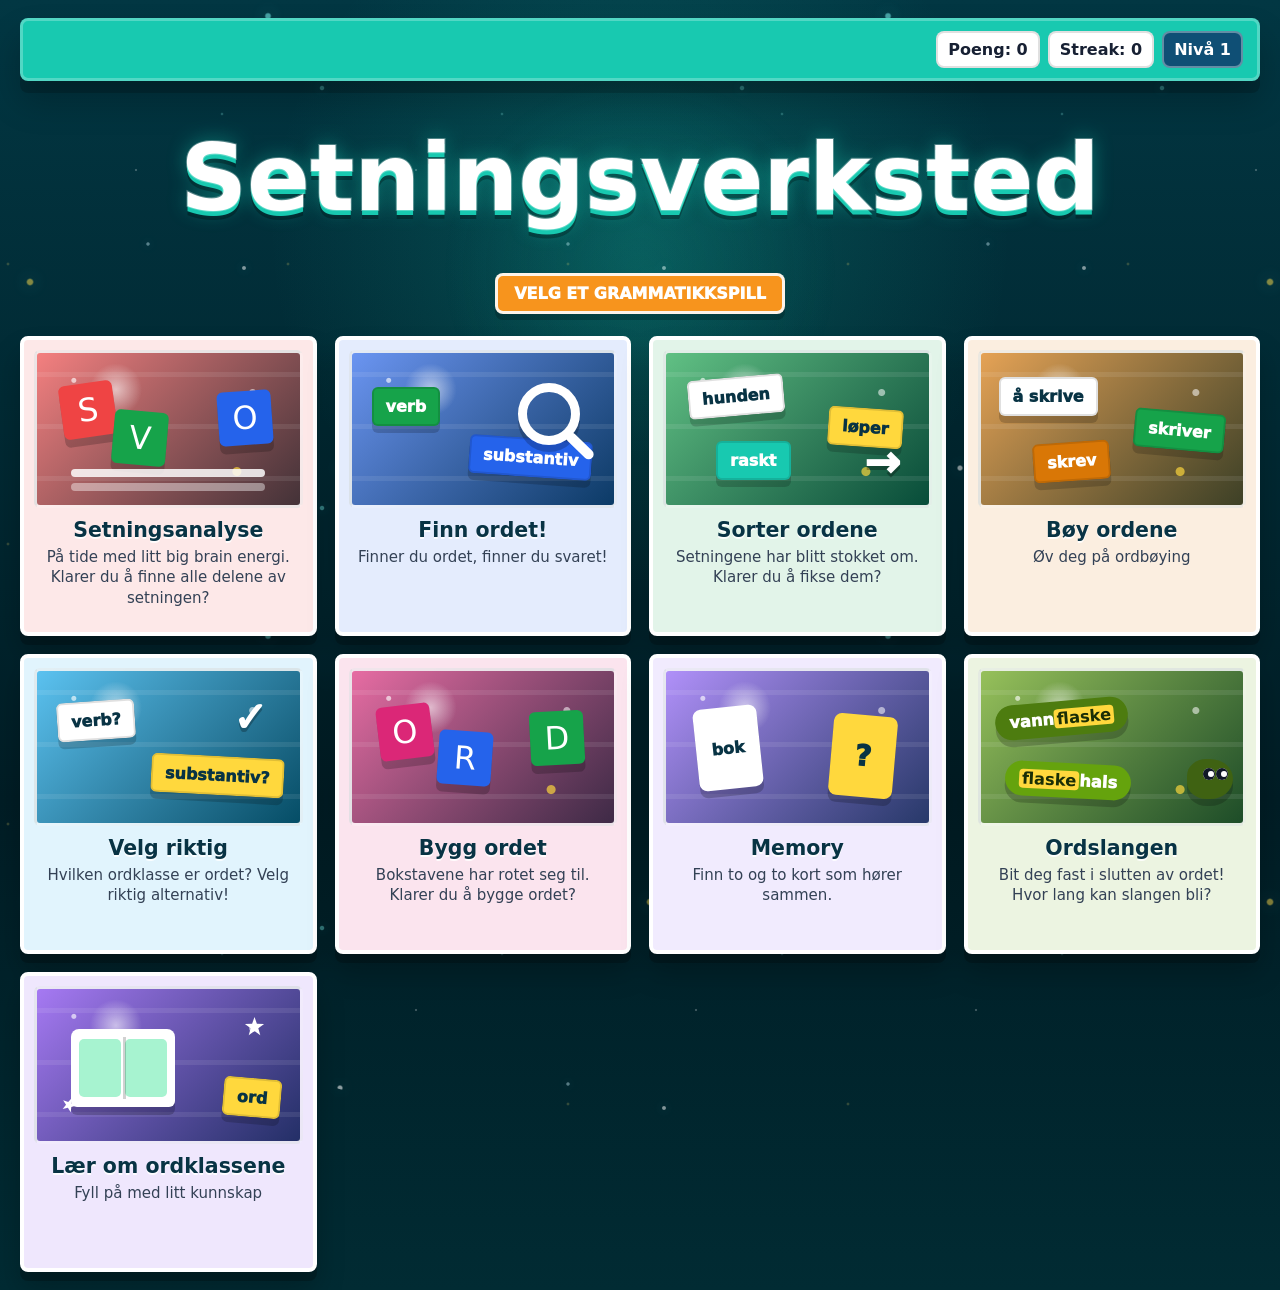
==== commit d7cbae2f: "Ny modus: Ordslangen Ordlek der hvert nytt ord begynner med slutten av ordet før.  - Lett og Middels" ====
--- a/index.html
+++ b/index.html
@@ -15,6 +15,8 @@
     <div id="app"></div>
     <canvas id="celebration-canvas" aria-hidden="true"></canvas>
 
+    <script src="ordslangen-ordliste.js" defer></script>
+    <script src="ordslangen.js"></script>
     <script>
         const WORD_CLASSES = [
             {
@@ -217,6 +219,18 @@
                 title: "Memory",
                 short: "Finn to og to kort som hører sammen.",
                 accent: "#8b5cf6"
+            },
+            {
+                id: "ordslangen",
+                title: "Ordslangen",
+                short: "Bit deg fast i slutten av ordet! Hvor lang kan slangen bli?",
+                accent: "#65a30d",
+                pointsLabel: "poeng per ord",
+                levels: {
+                    lett: { tag: "Sammensatte ord", description: "Slangen starter med vanlige sammensatte ord. Neste ord begynner med siste ledd: vannflaske → flaskehals." },
+                    middels: { tag: "Sammensatte ord", description: "Startordene kan være bøyd: stolbeina → beinbrudd eller beinabrudd. Slangen bruker vanskeligere ord." },
+                    vanskelig: { tag: "Stavelser", description: "Ord som ikke er sammensatt. Neste ord begynner med siste stavelse: tep-pe → pep-per." }
+                }
             },
             {
                 id: "learn",
@@ -1401,8 +1415,13 @@
         function render() {
             document.querySelectorAll(".drag-ghost").forEach((ghost) => ghost.remove());
             sortDragActive = false;
+            const active = document.activeElement;
+            const focusedId = active && active.id && app.contains(active) ? active.id : null;
+            const selection = focusedId && typeof active.selectionStart === "number"
+                ? [active.selectionStart, active.selectionEnd]
+                : null;
             app.innerHTML = `
-                <div class="app-shell">
+                <div class="app-shell ${state.view === "ordslangen" ? "app-shell-wide" : ""}">
                     ${renderTopbar()}
                     <main class="screen">
                         ${renderCurrentView()}
@@ -1410,8 +1429,26 @@
                 </div>
             `;
 
+            if (focusedId) {
+                const element = document.getElementById(focusedId);
+                if (element && !element.disabled) {
+                    element.focus({ preventScroll: true });
+                    if (selection && typeof element.setSelectionRange === "function") {
+                        try {
+                            element.setSelectionRange(selection[0], selection[1]);
+                        } catch (error) {
+                            // Feltet støtter ikke markering.
+                        }
+                    }
+                }
+            }
+
             if (state.view === "sort") {
                 window.requestAnimationFrame(setupSortable);
+            }
+
+            if (state.view === "ordslangen") {
+                window.requestAnimationFrame(afterSnakeRender);
             }
         }
 
@@ -1453,6 +1490,7 @@
             if (state.view === "build") return renderBuild();
             if (state.view === "memory") return renderMemory();
             if (state.view === "learn") return renderLearn();
+            if (state.view === "ordslangen") return renderSnake();
             return renderHome();
         }
 
@@ -1520,6 +1558,11 @@
                     <span class="art-card art-card-one">bok</span>
                     <span class="art-card art-card-two">?</span>
                 `,
+                ordslangen: `
+                    <span class="art-snake art-snake-one">vann<b>flaske</b></span>
+                    <span class="art-snake art-snake-two"><b>flaske</b>hals</span>
+                    <span class="art-snake-head"><i></i><i></i></span>
+                `,
                 learn: `
                     <span class="art-book"><span></span></span>
                     <span class="art-word art-book-label">ord</span>
@@ -1542,13 +1585,17 @@
                         <button class="secondary-button" data-action="home">Til start</button>
                     </div>
                     <div class="difficulty-grid">
-                        ${DIFFICULTIES.map((difficulty) => `
+                        ${DIFFICULTIES.map((difficulty) => {
+                            const level = activity.levels ? activity.levels[difficulty.id] : null;
+                            return `
                             <button class="difficulty-card tile-button" data-action="select-difficulty" data-difficulty="${difficulty.id}">
-                                <span class="difficulty-badge">${difficulty.points} poeng</span>
+                                <span class="difficulty-badge">${difficulty.points} ${escapeHtml(activity.pointsLabel || "poeng")}</span>
                                 <strong>${difficulty.label}</strong>
-                                <p>${difficulty.description}</p>
+                                ${level ? `<span class="difficulty-tag">${escapeHtml(level.tag)}</span>` : ""}
+                                <p>${escapeHtml(level ? level.description : difficulty.description)}</p>
                             </button>
-                        `).join("")}
+                        `;
+                        }).join("")}
                     </div>
                 </section>
             `;
@@ -1991,6 +2038,10 @@
         }
 
         function createChallenge(activity, key) {
+            if (activity === "ordslangen") {
+                return createSnakeChallenge(key);
+            }
+
             if (activity === "analysis") {
                 const sentence = pickFrom(ANALYSIS_SENTENCES[state.difficulty], key);
                 sentence.analysisWords = buildAnalysisWords(sentence);
@@ -2518,6 +2569,11 @@
             if (!target) return;
 
             const action = target.dataset.action;
+
+            if (action.startsWith("snake-")) {
+                handleSnakeAction(action, target);
+                return;
+            }
 
             if (action === "home") {
                 state.view = "home";
@@ -2901,6 +2957,801 @@
             }
         }
 
+        /* ================================================================== */
+        /* Ordslangen                                                          */
+        /* ================================================================== */
+
+        const SNAKE_STORAGE_KEY = "setningsverksted-ordslangen-v1";
+        const SNAKE_VISIBLE_ENTRIES = 60;
+
+        // Startord. «a|b» viser leddene, «>grunnform» gir grunnformen av et bøyd sisteledd.
+        // Alle er kontrollert mot Bokmålsordboka slik at det finnes mange ord å fortsette med.
+        const SNAKE_START_WORDS = {
+            lett: [
+                "vann|flaske", "fot|ball", "skole|sekk", "snø|mann", "is|bjørn", "eple|tre", "leke|plass",
+                "sjokolade|kake", "bok|hylle", "hunde|hus", "kjøkken|bord", "jule|tre", "post|kasse",
+                "skole|buss", "gull|fisk", "brann|bil", "sol|krem", "snø|ball", "panne|kake",
+                "blomster|potte", "fotball|sko", "bade|bukse", "tegne|bok"
+            ],
+            middels: [
+                "stol|beina>bein", "hunde|valpen>valp", "fotball|banen>bane", "skole|bøkene>bok",
+                "vann|flaskene>flaske", "kjøkken|stolen>stol", "snø|ballene>ball", "bok|hyllene>hylle",
+                "post|kassa>kasse", "eple|trærne>tre", "jule|trærne>tre", "sykkel|hjulet>hjul",
+                "skole|veien>vei", "sommer|ferien>ferie", "fotball|kampen>kamp"
+            ],
+            vanskelig: [
+                "teppe", "sommer", "vinter", "lampe", "pute", "tomat", "sofa", "kaffe", "pepper",
+                "eple", "radio", "pinne", "hylle", "tavle"
+            ]
+        };
+
+        function snakeVariant() {
+            return state.difficulty === "vanskelig" ? "syllable" : "compound";
+        }
+
+        function snakeVariantKey(challenge) {
+            if (snakeVariant() === "syllable") {
+                return `vanskelig-${challenge && challenge.strict ? "streng" : "vanlig"}`;
+            }
+            return state.difficulty;
+        }
+
+        function loadSnakeStore() {
+            try {
+                const saved = JSON.parse(window.localStorage.getItem(SNAKE_STORAGE_KEY));
+                if (saved && typeof saved === "object") {
+                    return {
+                        chains: saved.chains && typeof saved.chains === "object" ? saved.chains : {},
+                        records: saved.records && typeof saved.records === "object" ? saved.records : {},
+                        strict: Boolean(saved.strict)
+                    };
+                }
+            } catch (error) {
+                // Lagret slange kunne ikke leses – start på nytt.
+            }
+            return { chains: {}, records: {}, strict: false };
+        }
+
+        function saveSnakeStore(store) {
+            try {
+                window.localStorage.setItem(SNAKE_STORAGE_KEY, JSON.stringify(store));
+            } catch (error) {
+                // Lagring utilgjengelig (f.eks. privat modus) – spill videre uten.
+            }
+        }
+
+        function savedClassChain(challenge) {
+            const chain = loadSnakeStore().chains[snakeVariantKey(challenge)];
+            return chain && Array.isArray(chain.entries) && chain.entries.length ? chain : null;
+        }
+
+        function saveClassChain(challenge) {
+            const store = loadSnakeStore();
+            store.chains[snakeVariantKey(challenge)] = { entries: challenge.entries, updatedAt: Date.now() };
+            saveSnakeStore(store);
+        }
+
+        function clearClassChain(challenge) {
+            const store = loadSnakeStore();
+            delete store.chains[snakeVariantKey(challenge)];
+            saveSnakeStore(store);
+        }
+
+        function snakeRecord(challenge) {
+            return Number(loadSnakeStore().records[snakeVariantKey(challenge)]) || 0;
+        }
+
+        function updateSnakeRecord(challenge) {
+            const store = loadSnakeStore();
+            const key = snakeVariantKey(challenge);
+            const length = challenge.entries.length;
+            const previous = Number(store.records[key]) || 0;
+            if (length > previous) {
+                store.records[key] = length;
+                saveSnakeStore(store);
+                return previous > 0;
+            }
+            return false;
+        }
+
+        function createSnakeChallenge(key) {
+            return {
+                key,
+                phase: "setup",
+                mode: null,
+                strict: loadSnakeStore().strict,
+                entries: [],
+                input: "",
+                checking: false,
+                appThinking: false,
+                messages: [],
+                hint: { step: 0, result: null, loading: false, promise: null },
+                showAll: false,
+                newRecord: false,
+                confirmNew: false
+            };
+        }
+
+        function makeStartEntry(challenge) {
+            const spec = pickFrom(SNAKE_START_WORDS[state.difficulty], `ordslangen-start:${state.difficulty}`);
+            if (snakeVariant() === "syllable") {
+                return {
+                    word: spec,
+                    lemma: spec,
+                    parts: Ordslangen.syllabify(spec),
+                    next: Ordslangen.syllableNext(spec, challenge.strict),
+                    by: "start",
+                    linkIn: 0
+                };
+            }
+            const [partText, base] = spec.split(">");
+            const parts = partText.split("|");
+            const last = parts[parts.length - 1];
+            return {
+                word: parts.join(""),
+                lemma: parts.join(""),
+                parts,
+                next: Ordslangen.compoundNext(last, base || last),
+                by: "start",
+                linkIn: 0
+            };
+        }
+
+        function snakeNeed(challenge) {
+            const last = challenge.entries[challenge.entries.length - 1];
+            return last ? last.next : { forms: [], label: "" };
+        }
+
+        function snakeUsed(challenge) {
+            const used = new Set();
+            challenge.entries.forEach((entry) => {
+                used.add(entry.word);
+                if (entry.lemma) used.add(entry.lemma);
+            });
+            return used;
+        }
+
+        function matchedLength(word, forms) {
+            const match = [...forms].sort((a, b) => b.length - a.length).find((form) => word.startsWith(form));
+            return match ? match.length : 0;
+        }
+
+        // Hvor mye av starten som henger sammen med forrige ord. I sammensatte ord markeres ikke mer enn førsteleddet.
+        function linkInLength(word, forms, parts) {
+            const firstPart = (parts && parts[0]) || word;
+            const fitting = forms.filter((form) => word.startsWith(form) && form.length <= firstPart.length);
+            return fitting.length ? matchedLength(word, fitting) : matchedLength(word, forms);
+        }
+
+        function addSnakeEntry(challenge, result, by) {
+            const need = snakeNeed(challenge);
+            challenge.entries.push({
+                word: result.word,
+                lemma: result.lemma || result.word,
+                parts: result.parts,
+                next: result.next,
+                by,
+                linkIn: snakeVariant() === "compound"
+                    ? linkInLength(result.word, need.forms, result.parts)
+                    : matchedLength(result.word, need.forms),
+                unchecked: Boolean(result.unchecked),
+                combined: result.inDictionary === false && !result.unchecked,
+                definition: result.definition || ""
+            });
+            challenge.justAdded = challenge.entries.length - 1;
+        }
+
+        function setSnakeMessages(challenge, ...messages) {
+            challenge.messages = messages.filter(Boolean);
+        }
+
+        function startSnake(challenge, mode, continueSaved) {
+            challenge.round = (challenge.round || 0) + 1;
+            challenge.checking = false;
+            challenge.appThinking = false;
+            challenge.mode = mode;
+            challenge.recordAtStart = snakeRecord(challenge);
+            challenge.phase = "play";
+            challenge.input = "";
+            challenge.newRecord = false;
+            challenge.confirmNew = false;
+            challenge.showAll = false;
+            resetSnakeHint(challenge);
+            const saved = mode === "class" && continueSaved ? savedClassChain(challenge) : null;
+            challenge.entries = saved ? saved.entries : [makeStartEntry(challenge)];
+            if (mode === "class") {
+                saveClassChain(challenge);
+                setSnakeMessages(challenge, saved
+                    ? { type: "info", text: `Velkommen tilbake! Fortsett med ${snakeNeed(challenge).label}` }
+                    : { type: "info", text: `Startordet er «${challenge.entries[0].word}».`, detail: `Neste ord må begynne med ${snakeNeed(challenge).label}` });
+            } else {
+                setSnakeMessages(challenge, {
+                    type: "info",
+                    text: `Slangen starter med «${challenge.entries[0].word}». Din tur!`,
+                    detail: "Du og slangen bytter på å legge ord."
+                });
+                prefetchSnakeHint(challenge);
+            }
+            render();
+        }
+
+        function resetSnakeHint(challenge) {
+            challenge.hint = { step: 0, result: null, loading: false, promise: null };
+        }
+
+        function snakeFindOptions(challenge, extra = {}) {
+            return {
+                variant: snakeVariant(),
+                needForms: snakeNeed(challenge).forms,
+                used: snakeUsed(challenge),
+                strict: challenge.strict,
+                easy: state.difficulty === "lett",
+                ...extra
+            };
+        }
+
+        function prefetchSnakeHint(challenge) {
+            resetSnakeHint(challenge);
+            const hint = challenge.hint;
+            hint.promise = Ordslangen.findWord(snakeFindOptions(challenge, { requireFertile: false }))
+                .then((result) => {
+                    hint.result = result;
+                    return result;
+                })
+                .catch(() => {
+                    hint.offline = true;
+                    return null;
+                });
+        }
+
+        async function submitSnakeWord() {
+            const challenge = state.challenge;
+            if (!challenge || challenge.phase !== "play" || challenge.checking || challenge.appThinking) return;
+            const input = document.getElementById("snake-input");
+            if (input) challenge.input = input.value;
+            const raw = challenge.input;
+            const need = snakeNeed(challenge);
+            const used = snakeUsed(challenge);
+            const round = challenge.round;
+
+            challenge.checking = true;
+            render();
+
+            let result;
+            try {
+                result = snakeVariant() === "syllable"
+                    ? await Ordslangen.checkSyllableWord(raw, need.forms, used, challenge.strict)
+                    : await Ordslangen.checkCompoundWord(raw, need.forms, used);
+            } catch (error) {
+                result = { ok: false, error: "Noe gikk galt under sjekken.", detail: "Prøv igjen." };
+            }
+            if (state.challenge !== challenge || challenge.round !== round) return;
+            challenge.checking = false;
+
+            if (!result.ok) {
+                if (challenge.mode === "solo") miss();
+                setSnakeMessages(challenge, { type: "error", text: result.error, detail: result.detail || "" });
+                render();
+                return;
+            }
+
+            const fullHint = challenge.mode === "solo" && challenge.hint.step >= 3;
+            addSnakeEntry(challenge, result, "elev");
+            challenge.input = "";
+            const points = fullHint ? 0 : award();
+            if (points > 0) completeTaskCelebration();
+
+            const details = [];
+            if (result.unchecked) details.push("Ordboka svarte ikke, så ordet ble ikke sjekket.");
+            if (result.note) details.push(result.note);
+            (result.warnings || []).forEach((warning) => details.push(`Tips: ${warning}`));
+            details.push(points > 0 ? `+${points} poeng` : "Ingen poeng når du har fått hele ordet som hint.");
+            const studentMessage = {
+                type: result.unchecked ? "info" : "success",
+                text: `«${result.word}» passer!`,
+                detail: details.join(" ")
+            };
+
+            if (challenge.mode === "class") {
+                saveClassChain(challenge);
+                setSnakeMessages(challenge, studentMessage);
+                render();
+                return;
+            }
+
+            updateSnakeRecord(challenge);
+            setSnakeMessages(challenge, studentMessage);
+            await snakeMove(challenge);
+        }
+
+        async function snakeMove(challenge) {
+            const round = challenge.round;
+            challenge.appThinking = true;
+            resetSnakeHint(challenge);
+            render();
+            const started = Date.now();
+            let result = null;
+            let offline = false;
+            try {
+                result = await Ordslangen.findWord(snakeFindOptions(challenge));
+            } catch (error) {
+                offline = true;
+            }
+            const elapsed = Date.now() - started;
+            if (elapsed < 900) await new Promise((resolve) => window.setTimeout(resolve, 900 - elapsed));
+            if (state.challenge !== challenge || challenge.round !== round || challenge.phase !== "play") return;
+            challenge.appThinking = false;
+
+            if (offline) {
+                setSnakeMessages(challenge, challenge.messages[0], {
+                    type: "info",
+                    text: "Slangen får ikke kontakt med ordboka.",
+                    detail: "Du får en ekstra tur – fortsett fra ditt eget ord."
+                });
+                render();
+                return;
+            }
+
+            if (!result) {
+                challenge.phase = "won";
+                updateSnakeRecord(challenge);
+                challenge.newRecord = challenge.recordAtStart > 0 && challenge.entries.length > challenge.recordAtStart;
+                setSnakeMessages(challenge);
+                launchMilestoneFireworks();
+                render();
+                return;
+            }
+
+            addSnakeEntry(challenge, result, "slange");
+            updateSnakeRecord(challenge);
+            setSnakeMessages(challenge, challenge.messages[0], {
+                type: "info",
+                text: `Slangen svarte «${result.word}».`,
+                detail: result.definition ? `Betyr: ${result.definition}` : ""
+            });
+            prefetchSnakeHint(challenge);
+            render();
+        }
+
+        async function showSnakeHint(challenge) {
+            const hint = challenge.hint;
+            if (hint.step >= 3 || hint.loading) return;
+            if (!hint.promise) prefetchSnakeHint(challenge);
+            const currentHint = challenge.hint;
+            currentHint.loading = true;
+            render();
+            const result = await currentHint.promise;
+            if (state.challenge !== challenge || challenge.hint !== currentHint) return;
+            currentHint.loading = false;
+
+            if (!result) {
+                setSnakeMessages(challenge, currentHint.offline
+                    ? { type: "info", text: "Slangen får ikke kontakt med ordboka.", detail: "Prøv igjen litt senere." }
+                    : { type: "info", text: "Dette er skikkelig vanskelig!", detail: "Slangen finner heller ikke noe ord. Trykk «Ny slange» for å starte på nytt." });
+                render();
+                return;
+            }
+
+            currentHint.step += 1;
+            const need = snakeNeed(challenge);
+            const start = matchedLength(result.word, need.forms);
+            const syllableMode = snakeVariant() === "syllable";
+            let message;
+            if (currentHint.step === 1) {
+                const first = need.forms[need.forms.length - 1];
+                message = syllableMode
+                    ? { type: "info", text: `Hint 1: Si «${need.forms[0]}» høyt, og prøv forskjellige fortsettelser.`, detail: `Det finnes et ord på ${result.word.length} bokstaver som passer.` }
+                    : { type: "info", text: `Hint 1: Si «${first}» og prøv å sette et annet ord etter.`, detail: `Det finnes et ord på ${result.word.length} bokstaver som passer.` };
+            } else if (currentHint.step === 2) {
+                const shown = result.word.slice(0, Math.min(result.word.length - 1, start + 2));
+                message = { type: "info", text: `Hint 2: Ordet begynner på «${shown}…».`, detail: `Det har ${result.word.length} bokstaver.` };
+            } else {
+                message = {
+                    type: "info",
+                    text: `Hint 3: Prøv «${result.word}».`,
+                    detail: `${result.definition ? `Det betyr: ${result.definition}. ` : ""}Du får ikke poeng for dette ordet.`
+                };
+            }
+            setSnakeMessages(challenge, message);
+            render();
+        }
+
+        function handleSnakeAction(action, target) {
+            const challenge = state.challenge;
+            if (!challenge || state.view !== "ordslangen") return;
+
+            if (action === "snake-rule") {
+                challenge.strict = target.dataset.rule === "streng";
+                const store = loadSnakeStore();
+                store.strict = challenge.strict;
+                saveSnakeStore(store);
+                render();
+                return;
+            }
+
+            if (action === "snake-start") {
+                startSnake(challenge, target.dataset.mode, target.dataset.continue === "1");
+                return;
+            }
+
+            if (action !== "snake-new") challenge.confirmNew = false;
+
+            if (action === "snake-setup") {
+                challenge.round = (challenge.round || 0) + 1;
+                challenge.phase = "setup";
+                challenge.checking = false;
+                challenge.appThinking = false;
+                challenge.confirmNew = false;
+                render();
+                return;
+            }
+
+            if (action === "snake-new") {
+                if (challenge.mode === "class" && challenge.entries.length > 1 && !challenge.confirmNew) {
+                    challenge.confirmNew = true;
+                    render();
+                    return;
+                }
+                if (challenge.mode === "class") clearClassChain(challenge);
+                startSnake(challenge, challenge.mode, false);
+                return;
+            }
+
+            if (action === "snake-pause") {
+                saveClassChain(challenge);
+                challenge.phase = "pause";
+                render();
+                return;
+            }
+
+            if (action === "snake-resume") {
+                challenge.phase = "play";
+                setSnakeMessages(challenge, { type: "info", text: `Fortsett med ${snakeNeed(challenge).label}` });
+                render();
+                return;
+            }
+
+            if (action === "snake-undo") {
+                if (challenge.checking || challenge.entries.length <= 1) return;
+                const removed = challenge.entries.pop();
+                saveClassChain(challenge);
+                setSnakeMessages(challenge, { type: "info", text: `«${removed.word}» er fjernet.`, detail: `Neste ord må begynne med ${snakeNeed(challenge).label}` });
+                render();
+                return;
+            }
+
+            if (action === "snake-help") {
+                if (challenge.mode === "solo" && challenge.phase === "play" && !challenge.appThinking && !challenge.checking) {
+                    showSnakeHint(challenge);
+                }
+                return;
+            }
+
+            if (action === "snake-show-all") {
+                challenge.showAll = !challenge.showAll;
+                render();
+                return;
+            }
+
+            if (action === "snake-seg") {
+                const entry = challenge.entries[Number(target.dataset.index)];
+                if (!entry) return;
+                const joiner = snakeVariant() === "syllable" ? "-" : " + ";
+                let detail = "";
+                if (entry.definition) detail = `Betyr: ${entry.definition}`;
+                else if (entry.unchecked) detail = "Ordet ble ikke sjekket i ordboka.";
+                else if (entry.combined) detail = "Står ikke i ordboka, men er satt sammen av ekte ord.";
+                setSnakeMessages(challenge, { type: "info", text: `${entry.word}: ${entry.parts.join(joiner)}`, detail });
+                render();
+            }
+        }
+
+        app.addEventListener("submit", (event) => {
+            if (!event.target.matches("[data-snake-form]")) return;
+            event.preventDefault();
+            submitSnakeWord();
+        });
+
+        app.addEventListener("input", (event) => {
+            if (event.target.id === "snake-input" && state.challenge) {
+                state.challenge.input = event.target.value;
+            }
+        });
+
+        function snakeVariantLabel(challenge) {
+            if (snakeVariant() === "syllable") {
+                return `Stavelser · ${challenge.strict ? "streng" : "vanlig"} regel`;
+            }
+            return "Sammensatte ord";
+        }
+
+        function renderSnake() {
+            const challenge = ensureChallenge("ordslangen");
+            if (challenge.phase === "setup") return renderSnakeSetup(challenge);
+            if (challenge.phase === "pause") return renderSnakePause(challenge);
+            return renderSnakePlay(challenge);
+        }
+
+        function renderSnakeRules(challenge) {
+            if (snakeVariant() === "syllable") {
+                return `
+                    <ul class="snake-rules">
+                        <li>Ordet må ha minst to stavelser og <strong>ikke</strong> være sammensatt.</li>
+                        <li>${challenge.strict
+                            ? "Første stavelse må være helt lik siste stavelse i ordet før: pe-dal etter tep-<b>pe</b>."
+                            : "Neste ord begynner med bokstavene i siste stavelse: <b>pe</b>pper etter tep-<b>pe</b>."}</li>
+                        <li>Ordet må stå i ordboka. Egennavn er ikke lov, og hvert ord kan bare brukes én gang.</li>
+                    </ul>
+                `;
+            }
+            return `
+                <ul class="snake-rules">
+                    <li>Neste ord begynner med siste ledd: vann<b>flaske</b> → <b>flaske</b>hals.</li>
+                    <li>Er siste ledd bøyd, kan du bruke formen som den står, eller grunnformen: stol<b>beina</b> → <b>bein</b>brudd.</li>
+                    <li>Ordet må finnes i ordboka eller være satt sammen av ekte ord. Egennavn er ikke lov.</li>
+                    <li>Hele ord kan bare brukes én gang, men deler av ord kan brukes om igjen.</li>
+                </ul>
+            `;
+        }
+
+        function renderSnakeSetup(challenge) {
+            const saved = savedClassChain(challenge);
+            const savedNext = saved ? saved.entries[saved.entries.length - 1].next.label : "";
+            const record = snakeRecord(challenge);
+            return `
+                <section class="snake-setup" data-snake-fill>
+                    <div class="snake-setup-intro work-panel">
+                        <div class="snake-setup-title">
+                            <h2>Ordslangen</h2>
+                            <span class="snake-chip">${difficultyInfo().label} · ${escapeHtml(snakeVariantLabel(challenge))}</span>
+                        </div>
+                        ${snakeVariant() === "syllable" ? `
+                            <div class="snake-rule-toggle" role="group" aria-label="Regel">
+                                <button class="tab-button ${challenge.strict ? "" : "active"}" data-action="snake-rule" data-rule="vanlig" style="--active-color: #65a30d">
+                                    <strong>Vanlig regel</strong>
+                                    <span>Begynn med bokstavene i siste stavelse</span>
+                                </button>
+                                <button class="tab-button ${challenge.strict ? "active" : ""}" data-action="snake-rule" data-rule="streng" style="--active-color: #65a30d">
+                                    <strong>Streng regel</strong>
+                                    <span>Første stavelse må være helt lik</span>
+                                </button>
+                            </div>
+                        ` : ""}
+                        ${renderSnakeRules(challenge)}
+                    </div>
+                    <div class="snake-mode-grid">
+                        <article class="snake-mode-card">
+                            <div class="snake-mode-art" aria-hidden="true">
+                                <span class="snake-mode-board">flaske<b>hals</b> → <b>hals</b>…</span>
+                            </div>
+                            <h3>Klassemodus</h3>
+                            <p>For tavla. Send iPaden rundt, eller skriv ordet eleven sier. Slangen lagres, så dere kan fortsette der dere slapp neste gang.</p>
+                            <div class="snake-mode-actions">
+                                ${saved ? `
+                                    <button class="primary-button" data-action="snake-start" data-mode="class" data-continue="1">Fortsett slangen: ${saved.entries.length} ord, neste ${escapeHtml(savedNext)}</button>
+                                    <button class="secondary-button" data-action="snake-start" data-mode="class" data-continue="0">Start en ny slange</button>
+                                ` : `
+                                    <button class="primary-button" data-action="snake-start" data-mode="class" data-continue="0">Start klassemodus</button>
+                                `}
+                            </div>
+                        </article>
+                        <article class="snake-mode-card">
+                            <div class="snake-mode-art" aria-hidden="true">
+                                <span class="snake-mode-duel"><span>Du</span><span>Slangen</span></span>
+                            </div>
+                            <h3>Alene mot slangen</h3>
+                            <p>Du og slangen bytter på å legge ord. Står du fast, kan du be om hjelp – men tenk selv først!</p>
+                            <div class="snake-mode-actions">
+                                <button class="primary-button" data-action="snake-start" data-mode="solo">Spill mot slangen</button>
+                                ${record ? `<span class="snake-record">Rekord: ${record} ord</span>` : ""}
+                            </div>
+                        </article>
+                    </div>
+                </section>
+            `;
+        }
+
+        function renderSnakePause(challenge) {
+            const need = snakeNeed(challenge);
+            return `
+                <section class="snake-pause" data-snake-fill>
+                    <p class="snake-pause-kicker">Neste gang fortsetter vi med</p>
+                    <p class="snake-pause-word">${need.forms.map((form) => `<span>${escapeHtml(form)}-</span>`).join("<small>eller</small>")}</p>
+                    <p class="snake-pause-meta">Slangen er ${challenge.entries.length} ord lang. Den er lagret på denne enheten.</p>
+                    <div class="snake-pause-actions">
+                        <button class="primary-button" data-action="snake-resume">Fortsett nå</button>
+                        <button class="secondary-button" data-action="snake-setup">Tilbake</button>
+                    </div>
+                </section>
+            `;
+        }
+
+        function renderSnakeSegment(entry, index, isLast, syllableMode, animate) {
+            const word = entry.word;
+            const lastPart = entry.parts[entry.parts.length - 1] || "";
+            const outStart = word.length - lastPart.length;
+            const boundaries = new Set();
+            let position = 0;
+            entry.parts.slice(0, -1).forEach((part) => {
+                position += part.length;
+                boundaries.add(position);
+            });
+
+            const groups = [];
+            [...word].forEach((ch, charIndex) => {
+                const kind = charIndex < entry.linkIn ? "link-in" : (charIndex >= outStart ? "link-out" : "plain");
+                if (boundaries.has(charIndex)) groups.push({ divider: true });
+                const target = groups[groups.length - 1];
+                if (target && !target.divider && target.kind === kind) {
+                    target.text += ch;
+                } else {
+                    groups.push({ kind, text: ch });
+                }
+            });
+
+            const inner = groups.map((group) => (group.divider
+                ? `<span class="seg-divider ${syllableMode ? "dot" : ""}" aria-hidden="true">${syllableMode ? "·" : ""}</span>`
+                : `<span class="seg-${group.kind}">${escapeHtml(group.text)}</span>`
+            )).join("");
+
+            const classes = [
+                "snake-seg",
+                `by-${entry.by}`,
+                entry.unchecked ? "unchecked" : "",
+                index % 2 ? "alt" : "",
+                isLast ? "newest" : "",
+                animate ? "pop" : ""
+            ].filter(Boolean).join(" ");
+            const label = entry.by === "slange" ? "Slangens ord" : (entry.by === "start" ? "Startord" : "Elevens ord");
+            return `<button type="button" class="${classes}" data-action="snake-seg" data-index="${index}" aria-label="${escapeHtml(`${label}: ${word}`)}">${inner}${entry.unchecked ? `<span class="seg-badge" title="Ikke sjekket i ordboka">?</span>` : ""}</button>`;
+        }
+
+        function renderSnakeBoard(challenge) {
+            const syllableMode = snakeVariant() === "syllable";
+            const total = challenge.entries.length;
+            const hiddenCount = challenge.showAll ? 0 : Math.max(0, total - SNAKE_VISIBLE_ENTRIES);
+            const visible = challenge.entries.slice(hiddenCount);
+            const need = snakeNeed(challenge);
+            const ghost = challenge.phase === "won"
+                ? `<span class="snake-ghost stuck">${escapeHtml(need.label)}?</span>`
+                : `<span class="snake-ghost ${challenge.appThinking ? "thinking" : ""}">${challenge.appThinking ? "<i></i><i></i><i></i>" : `${escapeHtml(need.forms[0] || "")}…`}</span>`;
+            return `
+                <div class="snake-board" data-snake-board>
+                    <div class="snake-track" data-snake-track>
+                        ${hiddenCount ? `<button type="button" class="snake-more" data-action="snake-show-all">+ ${hiddenCount} ord til</button>` : ""}
+                        ${challenge.showAll && total > SNAKE_VISIBLE_ENTRIES ? `<button type="button" class="snake-more" data-action="snake-show-all">Vis bare de siste</button>` : ""}
+                        ${visible.map((entry, offset) => renderSnakeSegment(entry, hiddenCount + offset, offset === visible.length - 1, syllableMode, challenge.justAdded === hiddenCount + offset)).join("")}
+                        <span class="snake-head" aria-hidden="true"><i></i><i></i><span class="snake-tongue"></span></span>
+                        ${ghost}
+                    </div>
+                </div>
+            `;
+        }
+
+        function renderSnakeMessages(challenge) {
+            if (challenge.checking) {
+                return `<div class="snake-message info"><strong>Sjekker i ordboka …</strong></div>`;
+            }
+            if (challenge.appThinking) {
+                const first = challenge.messages[0];
+                return `
+                    ${first ? `<div class="snake-message ${first.type}"><strong>${escapeHtml(first.text)}</strong>${first.detail ? `<span>${escapeHtml(first.detail)}</span>` : ""}</div>` : ""}
+                    <div class="snake-message info"><strong>Slangen tenker …</strong></div>
+                `;
+            }
+            if (challenge.hint.loading) {
+                return `<div class="snake-message info"><strong>Slangen leter etter et hint …</strong></div>`;
+            }
+            return challenge.messages.slice(0, 2).map((message) => `
+                <div class="snake-message ${message.type}">
+                    <strong>${escapeHtml(message.text)}</strong>
+                    ${message.detail ? `<span>${escapeHtml(message.detail)}</span>` : ""}
+                </div>
+            `).join("");
+        }
+
+        function renderSnakeDock(challenge) {
+            const need = snakeNeed(challenge);
+            if (challenge.phase === "won") {
+                return `
+                    <div class="snake-dock won">
+                        <div class="snake-result">
+                            <strong>Du vant! 🎉</strong>
+                            <span>Slangen kom ikke på noe ord som begynner på ${escapeHtml(need.forms.map((form) => `«${form}»`).join(" eller "))}. Slangen ble ${challenge.entries.length} ord lang${challenge.newRecord ? " – ny rekord!" : "."}</span>
+                        </div>
+                        <button class="primary-button" data-action="snake-new">Ny slange</button>
+                    </div>
+                `;
+            }
+            const busy = challenge.checking || challenge.appThinking;
+            const syllableMode = snakeVariant() === "syllable";
+            const needText = syllableMode && challenge.strict
+                ? "Første stavelse må være"
+                : "Neste ord må begynne med";
+            return `
+                <div class="snake-dock">
+                    <div class="snake-need">
+                        <span>${challenge.appThinking ? "Slangen leter etter et ord på" : needText}</span>
+                        <strong class="need-chip">${need.forms.map((form) => escapeHtml(`${form}-`)).join(" <small>eller</small> ")}</strong>
+                    </div>
+                    <form class="snake-form" data-snake-form autocomplete="off">
+                        <label class="visually-hidden" for="snake-input">Skriv ordet</label>
+                        <input id="snake-input" class="snake-input" type="text" inputmode="text" autocomplete="off" autocapitalize="none" autocorrect="off" spellcheck="false" enterkeyhint="send"
+                            placeholder="${escapeHtml(need.forms[need.forms.length - 1] || "")}…" value="${escapeHtml(challenge.input)}" ${busy ? "disabled" : ""}>
+                        <button class="primary-button snake-submit" type="submit" ${busy ? "disabled" : ""}>${challenge.checking ? "Sjekker …" : "Legg til"}</button>
+                        ${challenge.mode === "solo" ? `<button class="secondary-button snake-help" type="button" data-action="snake-help" ${busy || challenge.hint.step >= 3 ? "disabled" : ""}>Jeg trenger hjelp${challenge.hint.step ? ` (${challenge.hint.step}/3)` : ""}</button>` : ""}
+                    </form>
+                    <div class="snake-messages" aria-live="polite">${renderSnakeMessages(challenge)}</div>
+                </div>
+            `;
+        }
+
+        function renderSnakePlay(challenge) {
+            const record = challenge.mode === "solo" ? snakeRecord(challenge) : 0;
+            const classMode = challenge.mode === "class";
+            return `
+                <section class="snake-screen ${classMode ? "class-mode" : "solo-mode"}" data-snake-fill>
+                    <div class="snake-bar">
+                        <div class="snake-bar-title">
+                            <h2>Ordslangen</h2>
+                            <span class="snake-chip">${classMode ? "Klassemodus" : "Alene mot slangen"} · ${escapeHtml(snakeVariantLabel(challenge))}</span>
+                        </div>
+                        <div class="snake-stats">
+                            <span class="snake-stat"><strong>${challenge.entries.length}</strong> ord</span>
+                            ${record ? `<span class="snake-stat">Rekord <strong>${record}</strong></span>` : ""}
+                            ${classMode ? "" : `<span class="snake-legend"><i class="legend-elev"></i>Du <i class="legend-slange"></i>Slangen</span>`}
+                        </div>
+                        <div class="snake-actions">
+                            ${classMode ? `<button class="secondary-button" data-action="snake-undo" ${challenge.entries.length <= 1 || challenge.checking ? "disabled" : ""}>Angre siste ord</button>` : ""}
+                            ${classMode ? `<button class="secondary-button" data-action="snake-pause">Avslutt for i dag</button>` : ""}
+                            <button class="secondary-button ${challenge.confirmNew ? "danger" : ""}" data-action="snake-new">${challenge.confirmNew ? "Sikker? Slangen slettes" : "Ny slange"}</button>
+                            <button class="ghost-button" data-action="snake-setup">Regler</button>
+                        </div>
+                    </div>
+                    ${renderSnakeBoard(challenge)}
+                    ${renderSnakeDock(challenge)}
+                </section>
+            `;
+        }
+
+        // Bruk all tilgjengelig høyde, og gjør ordene så store som mulig uten at slangen renner over.
+        function afterSnakeRender() {
+            if (state.challenge) state.challenge.justAdded = null;
+            const fill = app.querySelector("[data-snake-fill]");
+            if (!fill) return;
+            const bottomGap = window.innerWidth <= 900 ? 12 : 18;
+            const top = fill.getBoundingClientRect().top + window.scrollY;
+            const available = Math.floor(window.innerHeight - top - bottomGap);
+            if (fill.classList.contains("snake-screen")) {
+                // Spillflaten får nøyaktig skjermhøyden; slangen ruller inni brettet.
+                fill.style.height = `${Math.max(440, available)}px`;
+            } else {
+                fill.style.minHeight = `${Math.max(360, available)}px`;
+            }
+
+            const board = fill.querySelector("[data-snake-board]");
+            const track = fill.querySelector("[data-snake-track]");
+            if (!board || !track) return;
+            let scale = 2.4;
+            track.style.setProperty("--snake-scale", scale);
+            const overflows = () => track.scrollHeight > board.clientHeight - 8 || track.scrollWidth > track.clientWidth + 1;
+            while (scale > 0.7 && overflows()) {
+                scale = Math.round((scale - 0.1) * 10) / 10;
+                track.style.setProperty("--snake-scale", scale);
+            }
+            board.scrollTop = board.scrollHeight;
+
+            if (state.challenge && state.challenge.phase === "play" && !state.challenge.checking && !state.challenge.appThinking
+                && window.matchMedia("(pointer: fine)").matches) {
+                const input = document.getElementById("snake-input");
+                if (input && document.activeElement !== input) input.focus({ preventScroll: true });
+            }
+        }
+
+        window.addEventListener("resize", () => {
+            if (state.view === "ordslangen") window.requestAnimationFrame(afterSnakeRender);
+        });
+
         loadProgress();
         render();
     </script>
--- a/styles.css
+++ b/styles.css
@@ -1670,3 +1670,764 @@
             }
         }
     
+
+        /* ================================================================ */
+        /* Ordslangen                                                        */
+        /* ================================================================ */
+
+        /* Ordslangen brukes ofte på tavla: la den bruke hele bredden på store skjermer. */
+        .app-shell.app-shell-wide {
+            width: min(1800px, 100%);
+        }
+
+        .visually-hidden {
+            position: absolute;
+            width: 1px;
+            height: 1px;
+            padding: 0;
+            margin: -1px;
+            overflow: hidden;
+            clip: rect(0, 0, 0, 0);
+            white-space: nowrap;
+            border: 0;
+        }
+
+        .difficulty-tag {
+            width: fit-content;
+            padding: 4px 10px;
+            border-radius: 999px;
+            background: #ecfccb;
+            border: 1px solid #a3e635;
+            color: #365314;
+            font-weight: 850;
+            font-size: 0.9rem;
+        }
+
+        /* Kort på forsiden */
+        .art-snake {
+            position: absolute;
+            z-index: 1;
+            padding: 8px 14px;
+            border-radius: 999px;
+            background: #4d7c0f;
+            color: #fff;
+            font-weight: 950;
+            font-size: 1.02rem;
+            box-shadow: 0 7px 0 rgba(0, 0, 0, 0.20);
+        }
+
+        .art-snake b {
+            color: #1a2e05;
+            background: var(--abcya-yellow);
+            border-radius: 4px;
+            padding: 0 3px;
+        }
+
+        .art-snake-one { left: 14px; top: 30px; transform: rotate(-5deg); }
+        .art-snake-two { left: 24px; top: 92px; background: #65a30d; transform: rotate(3deg); }
+
+        .art-snake-head {
+            position: absolute;
+            z-index: 1;
+            right: 10px;
+            top: 88px;
+            width: 46px;
+            height: 40px;
+            border-radius: 50% 60% 60% 50%;
+            background: #3f6212;
+            box-shadow: 0 7px 0 rgba(0, 0, 0, 0.20);
+        }
+
+        .art-snake-head i,
+        .snake-head i {
+            position: absolute;
+            top: 22%;
+            width: 26%;
+            height: 30%;
+            border-radius: 50%;
+            background: #fff;
+            box-shadow: inset 2px 0 0 3px #111827;
+        }
+
+        .art-snake-head i:first-child,
+        .snake-head i:first-child { left: 34%; }
+        .art-snake-head i:nth-child(2),
+        .snake-head i:nth-child(2) { left: 64%; }
+
+        /* Felles: Ordslangen fyller skjermhøyden */
+        .snake-setup,
+        .snake-pause {
+            min-height: calc(100vh - 120px);
+        }
+
+        .snake-setup,
+        .snake-pause,
+        .snake-screen {
+            min-width: 0;
+            grid-template-columns: minmax(0, 1fr);
+        }
+
+        .snake-chip {
+            width: fit-content;
+            padding: 5px 11px;
+            border-radius: 999px;
+            background: #ecfccb;
+            border: 1px solid #84cc16;
+            color: #365314;
+            font-weight: 850;
+            font-size: 0.92rem;
+        }
+
+        /* Oppstart */
+        .snake-setup {
+            display: grid;
+            grid-template-rows: auto 1fr;
+            gap: 16px;
+        }
+
+        .snake-setup-intro {
+            min-height: 0;
+            gap: 12px;
+        }
+
+        .snake-setup-title {
+            display: flex;
+            align-items: center;
+            gap: 12px;
+            flex-wrap: wrap;
+        }
+
+        .snake-setup-title h2,
+        .snake-bar-title h2,
+        .snake-mode-card h3 {
+            margin: 0;
+            font-family: var(--display-font);
+            color: #083344;
+            letter-spacing: 0;
+        }
+
+        .snake-setup-title h2 {
+            font-size: clamp(1.6rem, 1.2rem + 1.4vw, 2.4rem);
+        }
+
+        .snake-rules {
+            margin: 0;
+            padding-left: 22px;
+            display: grid;
+            gap: 6px;
+            color: #1e293b;
+            font-size: clamp(1rem, 0.92rem + 0.35vw, 1.2rem);
+            line-height: 1.4;
+        }
+
+        .snake-rules b {
+            background: var(--abcya-yellow);
+            border-radius: 4px;
+            padding: 0 3px;
+        }
+
+        .snake-rule-toggle {
+            display: grid;
+            grid-template-columns: repeat(2, minmax(0, 1fr));
+            gap: 10px;
+        }
+
+        .snake-rule-toggle .tab-button {
+            padding: 10px 14px;
+            display: grid;
+            gap: 2px;
+            text-align: left;
+        }
+
+        .snake-rule-toggle .tab-button span {
+            color: var(--muted);
+            font-size: 0.92rem;
+        }
+
+        .snake-mode-grid {
+            display: grid;
+            grid-template-columns: repeat(2, minmax(0, 1fr));
+            grid-template-rows: minmax(120px, 1fr) auto auto auto;
+            gap: 0 16px;
+        }
+
+        .snake-mode-card {
+            display: grid;
+            grid-row: span 4;
+            grid-template-rows: subgrid;
+            gap: 12px;
+            padding: 14px;
+            border-radius: var(--radius);
+            border: 4px solid #fff;
+            background: linear-gradient(180deg, #f7fee7 0%, #ecfccb 100%);
+            box-shadow: 0 9px 0 rgba(0, 0, 0, 0.22), 0 18px 28px rgba(0, 0, 0, 0.22);
+        }
+
+        .snake-mode-card h3 {
+            font-size: clamp(1.4rem, 1.1rem + 1vw, 2rem);
+        }
+
+        .snake-mode-card p {
+            margin: 0;
+            color: #334155;
+            line-height: 1.45;
+            font-size: clamp(1rem, 0.94rem + 0.3vw, 1.15rem);
+        }
+
+        .snake-mode-art {
+            border-radius: 6px;
+            display: grid;
+            place-items: center;
+            padding: 12px;
+            background:
+                radial-gradient(circle at 30% 24%, rgba(255, 255, 255, 0.5), transparent 16%),
+                linear-gradient(135deg, #84cc16, #3f6212);
+            border: 3px solid rgba(255, 255, 255, 0.85);
+        }
+
+        .snake-mode-board,
+        .snake-mode-duel span {
+            padding: 10px 16px;
+            border-radius: 999px;
+            background: #fff;
+            color: #1a2e05;
+            font-weight: 950;
+            font-size: clamp(1.1rem, 0.9rem + 1vw, 1.8rem);
+            box-shadow: 0 7px 0 rgba(0, 0, 0, 0.2);
+        }
+
+        .snake-mode-board b {
+            background: var(--abcya-yellow);
+            border-radius: 4px;
+            padding: 0 4px;
+        }
+
+        .snake-mode-duel {
+            display: flex;
+            gap: 14px;
+            flex-wrap: wrap;
+            justify-content: center;
+        }
+
+        .snake-mode-duel span:first-child { background: #22c55e; color: #fff; }
+        .snake-mode-duel span:last-child { background: #0ea5e9; color: #fff; }
+
+        .snake-mode-actions {
+            display: flex;
+            flex-wrap: wrap;
+            gap: 10px;
+            align-items: center;
+        }
+
+        .snake-record {
+            font-weight: 900;
+            color: #365314;
+        }
+
+        /* Pause: «tavlelapp» for neste gang */
+        .snake-pause {
+            display: grid;
+            align-content: center;
+            justify-items: center;
+            gap: 18px;
+            padding: 24px;
+            text-align: center;
+            border-radius: var(--radius);
+            border: 4px solid #fff;
+            background: linear-gradient(180deg, #f7fee7 0%, #d9f99d 100%);
+            box-shadow: 0 9px 0 rgba(0, 0, 0, 0.22), 0 18px 28px rgba(0, 0, 0, 0.22);
+        }
+
+        .snake-pause-kicker {
+            margin: 0;
+            font-size: clamp(1.3rem, 1rem + 1.4vw, 2.4rem);
+            font-weight: 900;
+            color: #365314;
+        }
+
+        .snake-pause-word {
+            margin: 0;
+            display: flex;
+            flex-wrap: wrap;
+            justify-content: center;
+            align-items: center;
+            gap: 0.3em;
+            font-family: var(--display-font);
+            font-size: clamp(3.5rem, 2rem + 9vw, 11rem);
+            line-height: 1;
+            font-weight: 900;
+            color: #1a2e05;
+        }
+
+        .snake-pause-word span {
+            padding: 0.08em 0.25em;
+            border-radius: 0.15em;
+            background: var(--abcya-yellow);
+            box-shadow: 0 0.08em 0 rgba(0, 0, 0, 0.18);
+        }
+
+        .snake-pause-word small {
+            font-family: ui-sans-serif, system-ui, sans-serif;
+            font-size: 0.22em;
+            font-weight: 800;
+            color: #475569;
+        }
+
+        .snake-pause-meta {
+            margin: 0;
+            font-size: clamp(1rem, 0.9rem + 0.5vw, 1.3rem);
+            color: #334155;
+        }
+
+        .snake-pause-actions {
+            display: flex;
+            gap: 12px;
+            flex-wrap: wrap;
+            justify-content: center;
+        }
+
+        /* Spillflaten: topplinje, brett som fyller resten, og skrivefelt nederst */
+        .snake-screen {
+            display: grid;
+            grid-template-rows: auto minmax(0, 1fr) auto;
+            gap: 12px;
+        }
+
+        .snake-bar {
+            display: flex;
+            align-items: center;
+            justify-content: space-between;
+            gap: 10px 16px;
+            flex-wrap: wrap;
+            padding: 10px 14px;
+            border-radius: var(--radius);
+            border: 1px solid rgba(126, 235, 232, 0.40);
+            background: linear-gradient(180deg, rgba(204, 232, 246, 0.97) 0%, rgba(187, 229, 225, 0.97) 100%);
+        }
+
+        .snake-bar-title {
+            display: flex;
+            align-items: center;
+            gap: 10px;
+            flex-wrap: wrap;
+        }
+
+        .snake-bar-title h2 {
+            font-size: clamp(1.3rem, 1.1rem + 0.8vw, 1.9rem);
+        }
+
+        .snake-stats {
+            display: flex;
+            align-items: center;
+            gap: 12px;
+            flex-wrap: wrap;
+            font-weight: 800;
+            color: #1e293b;
+        }
+
+        .snake-stat strong {
+            font-size: 1.3em;
+        }
+
+        .snake-legend {
+            display: inline-flex;
+            align-items: center;
+            gap: 6px;
+            font-size: 0.92rem;
+            color: #334155;
+        }
+
+        .snake-legend i {
+            width: 14px;
+            height: 14px;
+            border-radius: 50%;
+            display: inline-block;
+        }
+
+        .legend-elev { background: #16a34a; }
+        .legend-slange { background: #0284c7; margin-left: 6px; }
+
+        .snake-actions {
+            display: flex;
+            gap: 8px;
+            flex-wrap: wrap;
+        }
+
+        .snake-actions .secondary-button,
+        .snake-actions .ghost-button {
+            min-height: 42px;
+        }
+
+        .secondary-button.danger {
+            border-color: var(--danger);
+            background: #fee2e2;
+            color: #7f1d1d;
+        }
+
+        .primary-button:disabled,
+        .secondary-button:disabled {
+            opacity: 0.45;
+            cursor: default;
+            transform: none;
+            box-shadow: none;
+        }
+
+        .snake-board {
+            min-height: 0;
+            overflow-y: auto;
+            overscroll-behavior: contain;
+            padding: clamp(10px, 1.6vw, 22px);
+            border-radius: var(--radius);
+            border: 3px solid rgba(255, 255, 255, 0.55);
+            background:
+                radial-gradient(circle at 12% 18%, rgba(255, 255, 255, 0.35) 0 3px, transparent 4px),
+                radial-gradient(circle at 78% 70%, rgba(255, 255, 255, 0.25) 0 4px, transparent 5px),
+                linear-gradient(160deg, #d9f99d 0%, #bef264 45%, #a3e635 100%);
+            background-size: 120px 120px, 160px 160px, auto;
+            box-shadow: inset 0 0 0 4px rgba(63, 98, 18, 0.12);
+        }
+
+        .snake-track {
+            --snake-scale: 1;
+            --seg-font: calc(var(--snake-scale) * clamp(1rem, 0.72rem + 1.15vw, 1.6rem));
+            display: flex;
+            flex-wrap: wrap;
+            align-items: center;
+            align-content: flex-start;
+            gap: calc(var(--seg-font) * 0.45) 0;
+            font-size: var(--seg-font);
+        }
+
+        .snake-seg {
+            position: relative;
+            display: inline-flex;
+            align-items: center;
+            margin-right: -0.18em;
+            padding: 0.32em 0.62em;
+            border-radius: 999px;
+            border: 0.1em solid rgba(26, 46, 5, 0.35);
+            background: #16a34a;
+            color: #fff;
+            font: inherit;
+            font-weight: 900;
+            line-height: 1.1;
+            cursor: pointer;
+            box-shadow: 0 0.14em 0 rgba(26, 46, 5, 0.35);
+            -webkit-tap-highlight-color: transparent;
+            touch-action: manipulation;
+        }
+
+        .snake-seg + .snake-seg {
+            z-index: 0;
+        }
+
+        .snake-seg.by-start {
+            background: #4d7c0f;
+        }
+
+        .snake-seg.alt {
+            background: #15803d;
+        }
+
+        .snake-seg.by-slange {
+            background: #0284c7;
+        }
+
+        .snake-seg.by-slange.alt {
+            background: #0369a1;
+        }
+
+        .snake-seg.unchecked {
+            border-style: dashed;
+            border-color: #fef08a;
+        }
+
+        .snake-seg.pop {
+            animation: snake-pop 380ms ease-out;
+        }
+
+        .snake-seg:focus-visible {
+            outline: 3px solid var(--focus);
+            outline-offset: 2px;
+        }
+
+        /* Leddene som henger sammen med naboordene. Det nyeste ordet får gul markering
+           (samme farge som «Neste ord må begynne med»), de eldre en roligere markering. */
+        .seg-link-in,
+        .seg-link-out {
+            padding: 0 0.12em;
+            border-radius: 0.2em;
+            background: rgba(255, 255, 255, 0.2);
+        }
+
+        .snake-seg.newest .seg-link-in,
+        .snake-seg.newest .seg-link-out {
+            background: var(--abcya-yellow);
+            color: #1a2e05;
+        }
+
+        .seg-divider {
+            display: inline-block;
+            width: 0.12em;
+            height: 1em;
+            margin: 0 0.08em;
+            border-radius: 2px;
+            background: rgba(255, 255, 255, 0.55);
+        }
+
+        .seg-divider.dot {
+            width: auto;
+            height: auto;
+            margin: 0 0.04em;
+            background: none;
+            color: rgba(255, 255, 255, 0.85);
+        }
+
+        .seg-badge {
+            position: absolute;
+            top: -0.45em;
+            right: -0.2em;
+            width: 1.05em;
+            height: 1.05em;
+            display: grid;
+            place-items: center;
+            border-radius: 50%;
+            background: #fef08a;
+            color: #713f12;
+            font-size: 0.62em;
+        }
+
+        .snake-head {
+            position: relative;
+            display: inline-block;
+            width: 2.1em;
+            height: 1.75em;
+            margin-right: 0.35em;
+            border-radius: 45% 60% 60% 45%;
+            background: #3f6212;
+            box-shadow: 0 0.14em 0 rgba(26, 46, 5, 0.35);
+        }
+
+        .snake-tongue {
+            position: absolute;
+            right: -0.42em;
+            top: 58%;
+            width: 0.5em;
+            height: 0.12em;
+            border-radius: 2px;
+            background: #e11d48;
+            animation: snake-tongue 1.6s ease-in-out infinite;
+        }
+
+        .snake-ghost {
+            display: inline-flex;
+            align-items: center;
+            gap: 0.15em;
+            padding: 0.32em 0.62em;
+            border-radius: 999px;
+            border: 0.1em dashed rgba(26, 46, 5, 0.55);
+            background: rgba(255, 255, 255, 0.55);
+            color: #1a2e05;
+            font-weight: 900;
+            line-height: 1.1;
+        }
+
+        .snake-ghost.stuck {
+            border-color: var(--danger);
+            color: #7f1d1d;
+        }
+
+        .snake-ghost.thinking i {
+            width: 0.32em;
+            height: 0.32em;
+            border-radius: 50%;
+            background: #1a2e05;
+            animation: snake-dots 900ms ease-in-out infinite;
+        }
+
+        .snake-ghost.thinking i:nth-child(2) { animation-delay: 150ms; }
+        .snake-ghost.thinking i:nth-child(3) { animation-delay: 300ms; }
+
+        .snake-more {
+            margin-right: 0.4em;
+            padding: 0.3em 0.7em;
+            border-radius: 999px;
+            border: 2px dashed rgba(26, 46, 5, 0.5);
+            background: rgba(255, 255, 255, 0.7);
+            color: #1a2e05;
+            font: inherit;
+            font-size: 0.7em;
+            font-weight: 850;
+            cursor: pointer;
+        }
+
+        /* Skrivefeltet nederst */
+        .snake-dock {
+            display: grid;
+            grid-template-columns: auto minmax(0, 1fr);
+            gap: 10px 16px;
+            align-items: center;
+            padding: 12px 14px;
+            border-radius: var(--radius);
+            border: 1px solid rgba(126, 235, 232, 0.40);
+            background: linear-gradient(180deg, rgba(204, 232, 246, 0.97) 0%, rgba(187, 229, 225, 0.97) 100%);
+        }
+
+        .snake-need {
+            display: grid;
+            gap: 4px;
+            font-weight: 800;
+            color: #334155;
+        }
+
+        .need-chip {
+            width: fit-content;
+            padding: 4px 12px;
+            border-radius: var(--radius);
+            background: var(--abcya-yellow);
+            color: #1a2e05;
+            font-family: var(--display-font);
+            font-size: clamp(1.5rem, 1.1rem + 1.6vw, 2.6rem);
+            line-height: 1.1;
+            box-shadow: 0 5px 0 rgba(0, 0, 0, 0.16);
+        }
+
+        .need-chip small {
+            font-family: ui-sans-serif, system-ui, sans-serif;
+            font-size: 0.45em;
+            color: #475569;
+        }
+
+        .snake-form {
+            display: flex;
+            gap: 10px;
+            flex-wrap: wrap;
+        }
+
+        .snake-input {
+            flex: 1 1 220px;
+            width: 100%;
+            min-width: 0;
+            min-height: 56px;
+            padding: 8px 16px;
+            border-radius: var(--radius);
+            border: 3px solid #65a30d;
+            background: #fff;
+            color: var(--ink);
+            font-size: clamp(1.3rem, 1.05rem + 0.9vw, 1.9rem);
+            font-weight: 800;
+        }
+
+        .snake-input:focus {
+            outline: 3px solid var(--focus);
+            outline-offset: 2px;
+        }
+
+        .snake-input:disabled {
+            background: #f1f5f9;
+        }
+
+        .snake-submit,
+        .snake-help {
+            min-height: 56px;
+            font-size: 1.08rem;
+        }
+
+        .snake-messages {
+            grid-column: 1 / -1;
+            display: grid;
+            gap: 8px;
+        }
+
+        .snake-messages:empty {
+            display: none;
+        }
+
+        .snake-message {
+            display: grid;
+            gap: 2px;
+            padding: 10px 14px;
+            border-radius: var(--radius);
+            border: 1px solid #bfdbfe;
+            background: #eff6ff;
+            color: #1e3a8a;
+            font-size: clamp(0.98rem, 0.92rem + 0.3vw, 1.15rem);
+            line-height: 1.35;
+        }
+
+        .snake-message.success {
+            border-color: #86efac;
+            background: #f0fdf4;
+            color: #14532d;
+        }
+
+        .snake-message.error {
+            border-color: #fecaca;
+            background: #fff1f2;
+            color: #7f1d1d;
+        }
+
+        .snake-dock.won {
+            grid-template-columns: minmax(0, 1fr) auto;
+        }
+
+        .snake-result {
+            display: grid;
+            gap: 4px;
+            font-size: clamp(1.05rem, 0.95rem + 0.5vw, 1.35rem);
+            color: #14532d;
+        }
+
+        .snake-result strong {
+            font-family: var(--display-font);
+            font-size: 1.5em;
+        }
+
+        @keyframes snake-pop {
+            0% { transform: scale(0.6); opacity: 0; }
+            70% { transform: scale(1.08); opacity: 1; }
+            100% { transform: scale(1); }
+        }
+
+        @keyframes snake-tongue {
+            0%, 70%, 100% { transform: scaleX(1); }
+            80% { transform: scaleX(1.6); }
+        }
+
+        @keyframes snake-dots {
+            0%, 100% { transform: translateY(0); opacity: 0.4; }
+            50% { transform: translateY(-0.18em); opacity: 1; }
+        }
+
+        @media (max-width: 900px) {
+            .snake-mode-grid,
+            .snake-rule-toggle {
+                grid-template-columns: 1fr;
+            }
+
+            .snake-mode-grid {
+                grid-template-rows: none;
+                gap: 16px;
+            }
+
+            .snake-mode-card {
+                grid-row: auto;
+                grid-template-rows: minmax(110px, auto) auto auto auto;
+            }
+
+            .snake-dock {
+                grid-template-columns: minmax(0, 1fr);
+            }
+        }
+
+        @media (max-width: 680px) {
+            .snake-bar {
+                padding: 8px 10px;
+            }
+
+            .snake-actions .secondary-button,
+            .snake-actions .ghost-button {
+                padding: 8px 10px;
+                font-size: 0.92rem;
+            }
+        }
